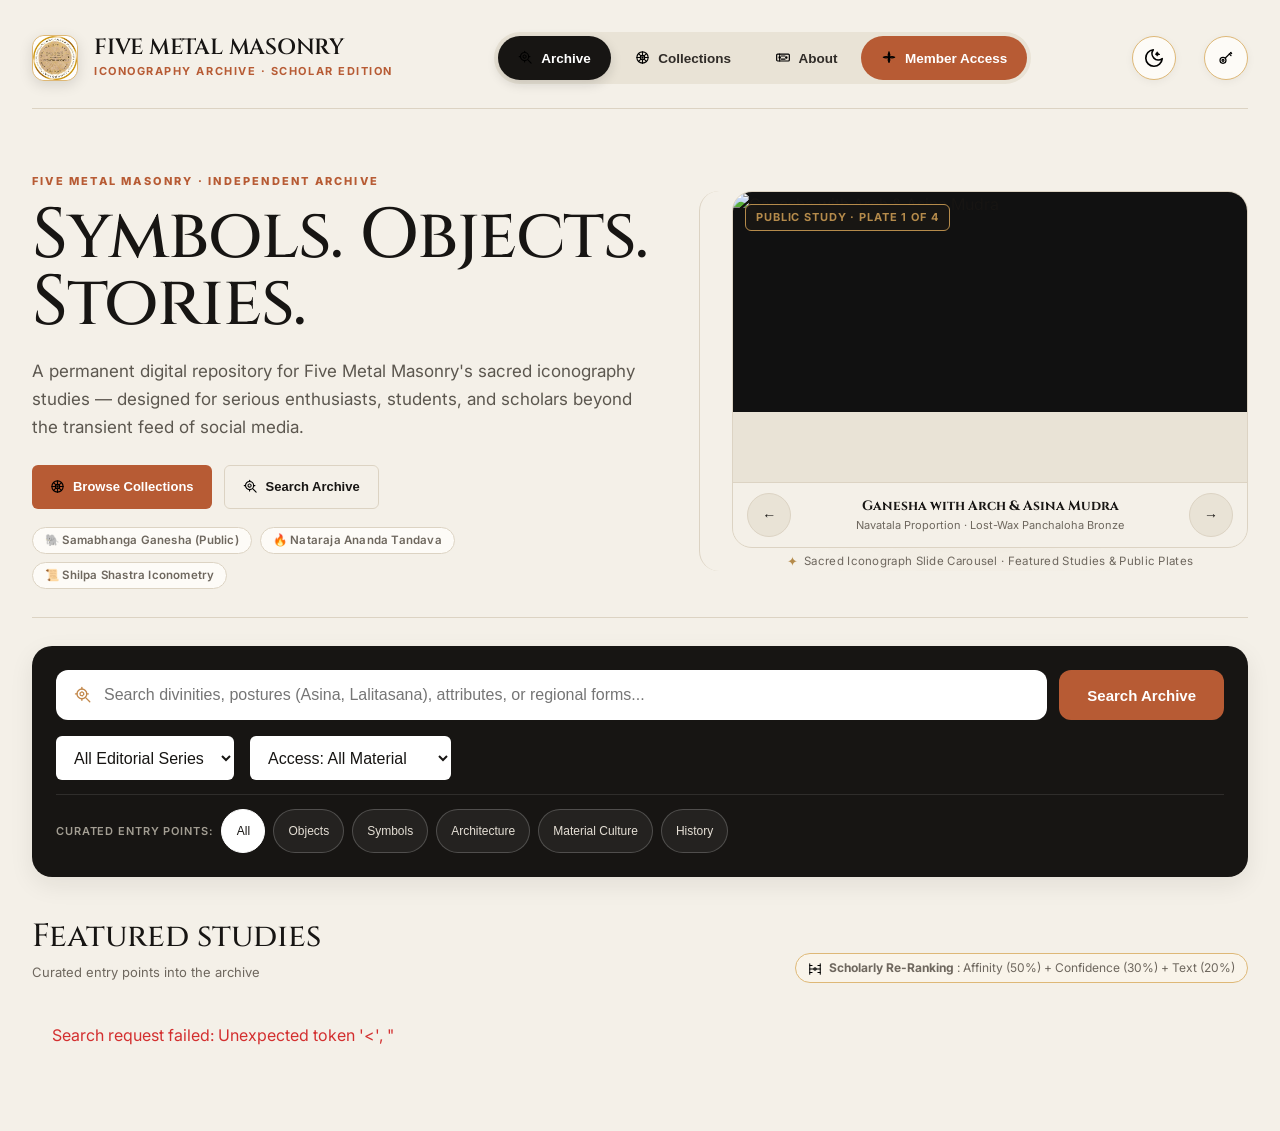
==== app/frontend/index.html @ 856322a5 "feat: curated approved OCR corpus, public 300 DPI PDF downloads, Razorpay subscription upgrade, and " ====
<!DOCTYPE html>
<html lang="en">

<head>
  <meta charset="UTF-8">
  <meta name="viewport" content="width=device-width, initial-scale=1.0, maximum-scale=5.0, viewport-fit=cover">
  <meta name="apple-mobile-web-app-capable" content="yes">
  <meta name="apple-mobile-web-app-status-bar-style" content="black-translucent">
  <meta name="apple-mobile-web-app-title" content="FMM Archive">
  <meta name="theme-color" content="#121418">
  <title>Five Metal Masonry — Iconography Archive & Scholar Engine</title>

  <!-- Inline Theme Detection & Persistence Engine (Zero-Flicker) -->
  <script>
    (function () {
      const savedTheme = localStorage.getItem('fmm_theme');
      const prefersDark = window.matchMedia('(prefers-color-scheme: dark)').matches;
      const theme = savedTheme || (prefersDark ? 'dark' : 'light');
      document.documentElement.setAttribute('data-theme', theme);
      if (document.body) document.body.setAttribute('data-theme', theme);
    })();

    window.toggleTheme = function () {
      const html = document.documentElement;
      const isDark = html.getAttribute('data-theme') === 'dark';
      const newTheme = isDark ? 'light' : 'dark';
      html.setAttribute('data-theme', newTheme);
      if (document.body) document.body.setAttribute('data-theme', newTheme);
      try { localStorage.setItem('fmm_theme', newTheme); } catch (e) { }
      window.updateThemeIcon(newTheme);
      console.log('[ThemeEngine] Switched to:', newTheme);
    };

    window.updateThemeIcon = function (theme) {
      const icon = document.getElementById('themeToggleIcon');
      const btn = document.getElementById('themeToggleBtn');
      if (icon) {
        if (theme === 'dark') {
          icon.innerHTML = '<img src="assets/icons/surya-sun.svg" class="fmm-icon theme-svg" alt="Surya Sun" />';
          if (btn) btn.setAttribute('title', 'Switch to Surya Mode');
        } else {
          icon.innerHTML = '<img src="assets/icons/chandra-moon.svg" class="fmm-icon theme-svg" alt="Chandra Moon" />';
          if (btn) btn.setAttribute('title', 'Switch to Chandra Mode');
        }
      }
    };

    document.addEventListener('DOMContentLoaded', () => {
      const active = document.documentElement.getAttribute('data-theme') || 'light';
      if (document.body) document.body.setAttribute('data-theme', active);
      window.updateThemeIcon(active);
    });
  </script>

  <!-- Fonts: Inter & Cinzel -->
  <link rel="preconnect" href="https://fonts.googleapis.com">
  <link rel="preconnect" href="https://fonts.gstatic.com" crossorigin>
  <link
    href="https://fonts.googleapis.com/css2?family=Cinzel:wght@500;600;700&family=Inter:wght@400;500;600;700;800&display=swap"
    rel="stylesheet">

  <!-- Google Identity Services (OAuth 2.0 Web Client) -->
  <script src="https://accounts.google.com/gsi/client" async defer></script>

  <!-- Three.js CDN -->
  <script src="https://cdnjs.cloudflare.com/ajax/libs/three.js/r128/three.min.js"></script>
  
  <!-- Razorpay Checkout -->
  <script src="https://checkout.razorpay.com/v1/checkout.js"></script>
  
  <link rel="stylesheet" href="styles.css?v=12">
</head>

<body class="drm-protected">

  <div class="app-shell">

    <!-- Top Navigation Bar -->
    <header class="navbar">
      <a class="brand-section" href="https://fmm-iconography-archive-kiioogld5q-uc.a.run.app/"
        style="text-decoration: none; color: inherit;">
        <div class="brand-logo-emblem">
          <img src="assets/icons/5mm_website_logo.avif" alt="Five Metal Masonry Logo" class="brand-logo-img" />
        </div>
        <div class="brand-titles">
          <h1>FIVE METAL MASONRY</h1>
          <p>Iconography Archive · Scholar Edition</p>
        </div>
      </a>

      <!-- Desktop Navigation Tabs -->
      <nav class="nav-tabs" id="desktopNavTabs">
        <button class="nav-tab-btn active" data-tab="search">
          <span><img src="assets/icons/shastra-search.svg" class="fmm-icon" alt="" /></span> Archive
        </button>
        <button class="nav-tab-btn" data-tab="collections">
          <span><img src="assets/icons/dharma-chakra.svg" class="fmm-icon" alt="" /></span> Collections
        </button>
        <button class="nav-tab-btn role-gated-tab" data-tab="ocr_studio" data-role-required="curator,admin">
          <span><img src="assets/icons/silpa-camera.svg" class="fmm-icon" alt="" /></span> Visual OCR Studio
          <!-- <span class="badge">Layer 2</span> -->
        </button>
        <button class="nav-tab-btn role-gated-tab" data-tab="admin_studio" data-role-required="admin">
          <span><img src="assets/icons/sasana-registry.svg" class="fmm-icon" alt="" /></span> Data Studio
          <span class="badge">Admin</span>
        </button>
        <button class="nav-tab-btn" data-tab="about">
          <span><img src="assets/icons/grantha-lexicon.svg" class="fmm-icon" alt="" /></span> About
        </button>
        <button class="nav-tab-btn member-nav-btn" data-tab="member">
          <span><img src="assets/icons/padma-scholar.svg" class="fmm-icon" alt="" /></span> Member Access
        </button>
      </nav>
      <!-- <br> -->
      <!-- Auth & User Profile Section -->
      <div class="auth-section">
        <!-- Theme Switcher -->
        <div class="theme-switch-wrapper">
          <button id="themeToggleBtn" class="theme-toggle-btn" onclick="toggleTheme()" title="Switch to Chandra Mode"
            aria-label="Toggle Theme">
            <span id="themeToggleIcon" class="theme-icon" style="pointer-events:none;">
              <img src="assets/icons/chandra-moon.svg" class="fmm-icon theme-svg" alt="Chandra Moon" />
            </span>
          </button>
        </div>

        <!-- Not Authenticated View -->
        <div id="authGuestView" class="auth-guest-view">
          <div id="googleSignInButtonWrapper" class="g-signin-wrapper"></div>
          <button id="headerSignInBtn" class="auth-signin-btn" onclick="openAuthModal()" title="Sign In">
            <span style="display:flex; align-items:center; justify-content:center;"><img
                src="assets/icons/kunchika-key.svg" class="fmm-icon" alt="Sign In" /></span>
          </button>
        </div>

        <!-- Authenticated User Profile View -->
        <div id="authUserView" class="auth-user-view" style="display: none;">
          <div class="user-pill" id="userPillBtn" onclick="toggleUserMenu()">
            <img id="userAvatarImg" class="user-avatar" src="" alt="Avatar" />
            <div class="user-info-text">
              <span id="userNameLabel" class="user-name">Scholar</span>
              <span id="userRoleBadge" class="user-role-badge">Scholar</span>
            </div>
            <span class="dropdown-caret"><img src="assets/icons/caret-down.svg" class="fmm-icon"
                style="width:9px; height:9px;" alt="" /></span>
          </div>

          <!-- User Dropdown Menu -->
          <div id="userDropdownMenu" class="user-dropdown-menu">
            <div class="dropdown-user-header">
              <div id="dropdownUserEmail" class="dropdown-email">scholar@example.com</div>
              <div id="dropdownUserRole" class="dropdown-role">Role: Scholar</div>
            </div>
            <div class="dropdown-divider"></div>
            <button class="dropdown-item" onclick="openMyDownloads()">
              <span><img src="assets/icons/tamra-download.svg" class="fmm-icon" alt="" /></span> My Licensed Downloads
            </button>
            <button class="dropdown-item role-gated-tab" data-role-required="curator,admin"
              onclick="switchTab('ocr_studio'); toggleUserMenu();">
              <span><img src="assets/icons/silpa-camera.svg" class="fmm-icon" alt="" /></span> OCR Ingestion Studio
            </button>
            <div class="dropdown-divider"></div>
            <button class="dropdown-item text-danger" onclick="executeSignOut()">
              <span><img src="assets/icons/torana-exit.svg" class="fmm-icon" alt="" /></span> Sign Out
            </button>
          </div>
        </div>
      </div>
    </header>

    <!-- ==================================================================== -->
    <!-- SCREEN 1: SCHOLAR SEARCH & SACRED ICONOGRAPH ARCHIVE                 -->
    <!-- ==================================================================== -->
    <section class="screen-pane active" id="tab-search">
      <!-- Wireframe Hero Section with Sacred Iconograph Carousel -->
      <div class="fmm-hero">
        <div class="hero-left">
          <div class="hero-eyebrow">Five Metal Masonry · Independent Archive</div>
          <h1 class="hero-headline">Symbols. Objects. Stories.</h1>
          <p class="hero-description">
            A permanent digital repository for Five Metal Masonry's sacred iconography studies — designed for serious
            enthusiasts, students, and scholars beyond the transient feed of social media.
          </p>
          <div class="hero-buttons">
            <button class="btn-primary" onclick="switchTab('collections')">
              <span><img src="assets/icons/dharma-chakra.svg" class="fmm-icon" alt="" /></span> Browse Collections
            </button>
            <button class="btn-secondary" onclick="document.getElementById('scholarSearchInput').focus()">
              <span><img src="assets/icons/shastra-search.svg" class="fmm-icon" alt="" /></span> Search Archive
            </button>
          </div>
          <div class="hero-tags-row">
            <span class="hero-tag-pill">🐘 Samabhanga Ganesha (Public)</span>
            <span class="hero-tag-pill">🔥 Nataraja Ananda Tandava</span>
            <span class="hero-tag-pill">📜 Shilpa Shastra Iconometry</span>
          </div>
        </div>

        <!-- Sacred Iconograph Interactive Slide Carousel (Replaced 3D) -->
        <div class="hero-right">
          <div id="heroCarouselContainer" class="hero-carousel-box">
            <div class="hero-carousel-slide">
              <div class="hero-slide-badge" id="heroSlideBadge">Public Study · Plate 1 of 4</div>
              <div class="hero-slide-img-wrap" onclick="handleHeroSlideClick()">
                <img id="heroSlideImg" src="/storage/images/ganesa-variations-in-iconography/slide_1.png" alt="Sacred Bronze Plate" />
                <div class="hero-slide-overlay">
                  <span class="hero-slide-inspect-hint">Click to Inspect Full Iconograph</span>
                </div>
              </div>
              <div class="hero-carousel-controls">
                <button class="hero-carousel-btn prev-btn" onclick="prevHeroSlide()" title="Previous Plate">&larr;</button>
                <div class="hero-carousel-meta">
                  <div class="hero-slide-title" id="heroSlideTitle">Ganesha with Arch &amp; Asina Mudra</div>
                  <div class="hero-slide-sub" id="heroSlideSub">Navatala Proportion · Lost-Wax Panchaloha Bronze</div>
                </div>
                <button class="hero-carousel-btn next-btn" onclick="nextHeroSlide()" title="Next Plate">&rarr;</button>
              </div>
            </div>
          </div>
          <div class="hero-3d-caption">
            <span class="caption-bullet">✦</span> Sacred Iconograph Slide Carousel · Featured Studies &amp; Public Plates
          </div>
        </div>
      </div>

      <!-- Scholar Search Box -->
      <div class="search-box-card">
        <div class="search-input-group">
          <div class="search-input-wrapper">
            <span class="search-icon"><img src="assets/icons/shastra-search.svg" class="fmm-icon" alt="Search" /></span>
            <input type="text" id="scholarSearchInput" class="search-input"
              placeholder="Search divinities, postures (Asina, Lalitasana), attributes, or regional forms..."
              autocomplete="off">
            <div id="autocompleteDropdown" class="autocomplete-dropdown"></div>
          </div>
          <button id="scholarSearchBtn" class="search-btn">Search Archive</button>
        </div>

        <!-- Filters Toolbar -->
        <div class="filter-bar">
          <select id="seriesFilterSelect" class="filter-select">
            <option value="">All Editorial Series</option>
          </select>
          <select id="accessFilterSelect" class="filter-select">
            <option value="all">Access: All Material</option>
            <option value="public">Public Studies</option>
            <option value="member_only">Member Access Only</option>
          </select>
        </div>

        <!-- Curated Categorical Chips (From Wireframe) -->
        <div class="curated-chips-row">
          <span class="chips-row-label">Curated Entry Points:</span>
          <button class="category-chip active" data-cat="all">All</button>
          <button class="category-chip" data-cat="objects">Objects</button>
          <button class="category-chip" data-cat="symbols">Symbols</button>
          <button class="category-chip" data-cat="architecture">Architecture</button>
          <button class="category-chip" data-cat="material culture">Material Culture</button>
          <button class="category-chip" data-cat="history">History</button>
        </div>
      </div>

      <!-- Featured Studies Header -->
      <div class="section-lead-header">
        <div>
          <h2 class="section-lead-title">Featured studies</h2>
          <span class="section-lead-sub" id="resultsCountLabel">Curated entry points into the archive</span>
        </div>
        <div class="ranking-notice">
          <img src="assets/icons/tala-proportions.svg" class="fmm-icon"
            style="width:14px; height:14px; vertical-align:middle; margin-right:4px;" alt="" /> <strong>Scholarly
            Re-Ranking </strong>: Affinity (50%) + Confidence (30%) + Text (20%)
        </div>
      </div>

      <!-- Dynamic Study Results Container -->
      <div id="scholarResultsContainer"></div>
    </section>

    <!-- ==================================================================== -->
    <!-- SCREEN 1.5: SACRED COLLECTIONS SHOWCASE (fivemetalmasonry.com)       -->
    <!-- ==================================================================== -->
    <section class="screen-pane" id="tab-collections">
      <div class="collections-hero-header">
        <div class="collections-eyebrow">Panchaloha Sacred Bronzes · Curated Collections</div>
        <h2 class="collections-title">Sacred Iconography Collections</h2>
        <p class="collections-subtitle">
          Masterpiece Panchaloha bronze studies sculpted according to Shilpa Shastra proportions,
          temple iconometry, and living heritage traditions.
        </p>

        <!-- Collection Theme Filters Toolbar -->
        <div class="collections-filter-strip">
          <button class="col-filter-btn active" data-filter="all" onclick="filterCollections('all')">All Collections</button>
          <button class="col-filter-btn" data-filter="Ganesha Collection" onclick="filterCollections('Ganesha Collection')">Ganesha (Public)</button>
          <button class="col-filter-btn" data-filter="Nataraja & Shiva Icons" onclick="filterCollections('Nataraja & Shiva Icons')">Nataraja &amp; Shiva</button>
          <button class="col-filter-btn" data-filter="Krishna & Vaishnava" onclick="filterCollections('Krishna & Vaishnava')">Krishna &amp; Vaishnava</button>
          <button class="col-filter-btn" data-filter="Devi & Amman Sacred Bronzes" onclick="filterCollections('Devi & Amman Sacred Bronzes')">Devi &amp; Amman</button>
          <button class="col-filter-btn" data-filter="Masterpieces" onclick="filterCollections('Masterpieces')">Masterpieces</button>
        </div>
      </div>

      <!-- Luxury Sacred Bronze Collections Grid -->
      <div class="collections-cards-grid" id="collectionsCardsGrid">
        <div class="loading-state-box">
          <div class="pulse-dot"></div>
          <span>Loading Panchaloha Sacred Collections...</span>
        </div>
      </div>
    </section>

    <!-- ==================================================================== -->
    <!-- SCREEN 2: VISUAL OCR INGESTION & APPROVAL STUDIO                    -->
    <!-- ==================================================================== -->
    <section class="screen-pane" id="tab-ocr_studio">
      <div class="screen-header">
        <div class="screen-eyebrow">Automated Archival Ingestion Engine</div>
        <h2 class="screen-title">Visual OCR Studio & Self-Learning Pipeline</h2>
        <p class="screen-subtitle">
          Extract Sanskrit inscriptions via Google Gemini Vision Model (gemini-2.5-flash) or Windows Native OCR, repair
          IAST diacritics, auto-discover new Mudras, Asanas
          and Ayudhas, and review exact DuckDB table mutations.
        </p>
      </div>

      <!-- Self-Learning Engine Status Banner -->
      <div class="self-learning-banner">
        <div class="self-learning-status">
          <div class="pulse-dot"></div>
          <div>
            <strong style="font-size:13.5px; color:var(--ink);">Autonomous Shilpa Shastra Learning Engine:
              Active</strong>
            <div style="font-size:12px; color:var(--muted); margin-top:2px;">
              Continuously scans plates for uncataloged Mudras (gestures), Asanas (postures), Vahanas (mounts), and
              Ayudhas. Auto-generates canonical IDs and phonetic aliases upon approval.
            </div>
          </div>
        </div>
        <div style="display:flex; align-items:center; gap:8px;">
          <!-- <span class="badge olap-ready-badge">DuckDB OLAP -->
          <!-- Ready</span> -->
        </div>
      </div>

      <!-- 5-Step Ingestion Pipeline Visual Tracker -->
      <div class="ocr-pipeline-tracker" id="ocrPipelineTracker">
        <div class="pipeline-step-node active" id="pipeStep1">
          <div class="pipeline-circle">1</div>
          <div class="pipeline-step-text">
            <span class="pipeline-step-label">Step 1</span>
            <span class="pipeline-step-name">Plate Ingestion</span>
          </div>
        </div>
        <div class="pipeline-connector" id="pipeConn1"></div>

        <div class="pipeline-step-node" id="pipeStep2">
          <div class="pipeline-circle">2</div>
          <div class="pipeline-step-text">
            <span class="pipeline-step-label">Step 2</span>
            <span class="pipeline-step-name" id="pipeStep2Name">Gemini Vision Model</span>
          </div>
        </div>
        <div class="pipeline-connector" id="pipeConn2"></div>

        <div class="pipeline-step-node" id="pipeStep3">
          <div class="pipeline-circle">3</div>
          <div class="pipeline-step-text">
            <span class="pipeline-step-label">Step 3</span>
            <span class="pipeline-step-name">Shastra Auto-NER</span>
          </div>
        </div>
        <div class="pipeline-connector" id="pipeConn3"></div>

        <div class="pipeline-step-node" id="pipeStep4">
          <div class="pipeline-circle">4</div>
          <div class="pipeline-step-text">
            <span class="pipeline-step-label">Step 4</span>
            <span class="pipeline-step-name">Curator Verification</span>
          </div>
        </div>
        <div class="pipeline-connector" id="pipeConn4"></div>

        <div class="pipeline-step-node" id="pipeStep5">
          <div class="pipeline-circle">5</div>
          <div class="pipeline-step-text">
            <span class="pipeline-step-label">Step 5</span>
            <span class="pipeline-step-name">DuckDB Commit</span>
          </div>
        </div>
      </div>

      <!-- Curator Auth Gate (Displayed when unauthenticated or role is not curator/admin) -->
      <div id="ocrStudioAuthGate" class="auth-gate-box" style="display:none;">
        <div class="auth-gate-icon"><img src="assets/icons/kavacha-lock.svg" class="fmm-icon"
            style="width:48px; height:48px;" alt="Lock" /></div>
        <h3>Curator Authentication Required</h3>
        <p>The OCR Ingestion Pipeline, Sanskrit IAST repair, and taxonomy mapping engine require Curator or
          Administrator privileges.</p>
        <div style="display:flex; justify-content:center; gap:12px; margin-top:16px; flex-wrap:wrap;">
          <button class="btn-primary" onclick="openAuthModal()" style="padding:10px 20px;">
            <span><img src="assets/icons/kunchika-key.svg" class="fmm-icon" alt="" /></span> Sign in with Google Account
          </button>
          <button class="btn-secondary" onclick="executeDemoLogin('admin')" style="padding:10px 20px;">
            <span><img src="assets/icons/sthapati-chisel.svg" class="fmm-icon" alt="" /></span> Admin Curator Sign-In
            (ananth.seetharaman@gmail.com)
          </button>
        </div>
      </div>

      <div id="ocrStudioContent">
        <div class="studio-grid">
          <!-- Left: Upload & Stage -->
          <div>
            <!-- OCR ENGINE SELECTION CARD (2 Options: Gemini Vision Default vs Windows Native) -->
            <div class="ocr-engine-selector-card" id="ocrEngineSelectorCard">
              <div class="ocr-engine-header">
                <div>
                  <span class="ocr-engine-kicker">Recognition Engine</span>
                  <h4 class="ocr-engine-title">Choose OCR Processing Model</h4>
                </div>
                <span class="badge ocr-engine-status-badge" id="activeEngineBadge">
                  ✦ Gemini Vision Model Active (Default)
                </span>
              </div>

              <div class="ocr-engine-grid">
                <!-- Option 1: Gemini Vision Model (Default) -->
                <label class="ocr-engine-card active" id="labelEngineGemini"
                  onclick="window.selectOcrEngine('gemini_vision')">
                  <input type="radio" name="ocr_engine_radio" id="engineGeminiRadio" value="gemini_vision" checked
                    style="display:none;">
                  <div class="ocr-engine-card-body">
                    <div class="ocr-engine-card-top">
                      <div style="display:flex; align-items:center; gap:8px;">
                        <span class="engine-radio-bullet">●</span>
                        <span class="ocr-engine-card-name">Gemini Vision Model</span>
                      </div>
                      <span class="engine-tag tag-gemini">DEFAULT · AI SCHOLAR</span>
                    </div>
                    <p class="ocr-engine-card-desc">
                      Google GenAI Vision (<code>gemini-2.5-flash</code>) &middot; Epigraphist-prompted for 100%
                      Sanskrit IAST fidelity &amp; complex layout extraction.
                    </p>
                  </div>
                </label>

                <!-- Option 2: Windows Native OCR -->
                <label class="ocr-engine-card" id="labelEngineWindows"
                  onclick="window.selectOcrEngine('windows_native')">
                  <input type="radio" name="ocr_engine_radio" id="engineWindowsRadio" value="windows_native"
                    style="display:none;">
                  <div class="ocr-engine-card-body">
                    <div class="ocr-engine-card-top">
                      <div style="display:flex; align-items:center; gap:8px;">
                        <span class="engine-radio-bullet">○</span>
                        <span class="ocr-engine-card-name">Windows Native OCR</span>
                      </div>
                      <span class="engine-tag tag-windows">OFFLINE · LOCAL</span>
                    </div>
                    <p class="ocr-engine-card-desc">
                      <code>Windows.Media.Ocr</code> subsystem &middot; High-speed local OS token extraction with regex
                      IAST post-processing.
                    </p>
                  </div>
                </label>
              </div>
            </div>

            <!-- TARGET RESEARCH ICONOGRAPH SELECTOR CARD -->
            <div class="target-study-selector-card" id="targetStudyCard"
              style="margin-bottom:16px; background:var(--paper-sunken); border:1px solid var(--line); border-radius:var(--radius-md); padding:14px 18px;">
              <div style="display:flex; justify-content:space-between; align-items:center; margin-bottom:8px;">
                <div>
                  <span
                    style="font-size:10.5px; text-transform:uppercase; letter-spacing:0.12em; color:var(--accent); font-weight:700;">Target
                    Collection</span>
                  <h4 style="font-family:var(--font-serif); font-size:16px; margin:2px 0 0 0; color:var(--ink);">Target
                    Series</h4>
                </div>
                <button type="button" class="btn-secondary" id="btnOpenNewStudyModal" onclick="openNewStudyModal()"
                  style="padding:6px 12px; font-size:12px; display:inline-flex; align-items:center; gap:6px;">
                  <img src="assets/icons/sthapati-chisel.svg" class="fmm-icon" style="width:13px; height:13px;"
                    alt="" /> + New Study
                </button>
              </div>
              <div style="display:flex; gap:10px; align-items:center;">
                <select id="ocrStudySelect" class="filter-select" onchange="handleStudySelectChange(this.value)"
                  style="flex:1; width:100%; font-size:13px; font-weight:600; padding:9px 12px; background:var(--paper); border:1px solid var(--line); border-radius:var(--radius-sm); color:var(--ink);">
                  <option value="1" data-slug="panchaloha-primer" selected>Panchaloha Primer (Series #1)</option>
                </select>
              </div>
              <div id="targetStudyMeta"
                style="font-size:11.5px; color:var(--muted); margin-top:6px; display:flex; justify-content:space-between;">
                <span id="targetStudySeriesLabel">Series: Panchaloha Primer</span>
                <span id="targetStudySlideCount"></span>
              </div>
            </div>

            <div class="upload-card-box" id="ocrDropzone" style="cursor:pointer;">
              <div class="upload-icon"><img src="assets/icons/silpa-camera.svg" class="fmm-icon"
                  style="width:44px; height:44px;" alt="Camera" /></div>
              <h4 style="font-family:var(--font-serif); font-size:20px; margin-bottom:6px;">Drop Carousel Slide Image
                Here</h4>
              <p style="color:var(--muted); font-size:13px;">Supports JPEG, PNG, WebP · Automatically stored in
                /storage/images/</p>
              <input type="file" id="ocrFileInput" accept="image/*" style="display:none;">

              <div id="ocrUploadPrompt" style="margin-top:14px;"></div>

              <!-- <div style="margin-top:14px; width:100%;">
                <span
                  style="font-size:12px; font-weight:700; color:var(--ink-soft); display:block; margin-bottom:6px;">Test
                  with Curated Archival Archetypes:</span>
                <div class="sample-archetypes-row">
                  <button class="archetype-btn" id="sampleBtnMudra" type="button">
                    <img src="assets/icons/mudra-hand.svg" class="fmm-icon" style="width:14px; height:14px;" alt="" />
                    Sample: Shikhara Mudra (Hand Gesture)
                  </button>
                  <button class="archetype-btn" id="sampleBtn1" type="button">
                    <img src="assets/icons/grantha-lexicon.svg" class="fmm-icon" style="width:14px; height:14px;"
                      alt="" /> Sample: Ganesha Intro
                  </button>
                  <button class="archetype-btn" id="sampleBtn2" type="button">
                    <img src="assets/icons/kalpavriksha-tree.svg" class="fmm-icon" style="width:14px; height:14px;"
                      alt="" /> Sample: Asina &amp; Vahana
                  </button>
                </div> -->
            </div>

            <!-- Preview Stage -->
            <div class="preview-stage-card" id="ocrPreviewStage" style="display:none; margin-top:20px;">
              <div style="display:flex; justify-content:space-between; align-items:center; margin-bottom:12px;">
                <h4 style="font-family:var(--font-serif); font-size:18px; margin:0;">Visual Plate Inspection</h4>
                <span id="ocrPlateBadge" class="badge"
                  style="background:var(--paper-sunken); font-size:11px; color:var(--ink-soft);">Canonical Plate</span>
              </div>
              <div class="stage-img-wrapper" style="position:relative;">
                <img id="ocrPreviewImg" src="" alt="OCR Preview"
                  style="max-height:340px; object-fit:contain; width:100%; border-radius:var(--radius-sm);">
              </div>
              <div
                style="font-size:12px; color:var(--muted); margin-top:10px; display:flex; flex-direction:column; gap:4px;">
                <div>Storage URI: <code id="ocrStorageUri"
                    style="color:var(--accent); word-break:break-all;">/storage/images/...</code></div>
                <div>Target Research Iconograph: <strong id="ocrTargetMonographDisplay"
                    style="color:var(--ink);">Ganesha: Variations in Iconography (Study 001)</strong></div>
              </div>
            </div>
          </div>

          <!-- Right: Extracted OCR & Proposals -->
          <div class="preview-stage-card">
            <h4 style="font-family:var(--font-serif); font-size:20px; margin-bottom:16px;">OCR Telemetry &amp; AI
              Proposals</h4>

            <div style="margin-bottom:16px;">
              <div style="display:flex; justify-content:space-between; align-items:center; margin-bottom:4px;">
                <strong
                  style="font-size:12px; text-transform:uppercase; letter-spacing:0.08em; color:var(--accent);">Cleaned
                  Scholarly Sanskrit (IAST Repaired):</strong>
                <span id="ocrCleanWordCount" style="font-size:11px; color:var(--muted);">0 words</span>
              </div>
              <div id="ocrCleanedText"
                style="background:var(--paper-sunken); padding:14px; border-radius:var(--radius-md); font-size:13px; line-height:1.6; max-height:150px; overflow-y:auto; border:1px solid var(--line);">
                No slide uploaded yet. Choose an archetype above or drop a plate image.
              </div>
            </div>

            <div style="margin-bottom:16px;">
              <div style="display:flex; justify-content:space-between; align-items:center; margin-bottom:4px;">
                <strong style="font-size:12px; text-transform:uppercase; letter-spacing:0.08em; color:var(--muted);"
                  id="ocrEngineStreamLabel">Raw
                  Engine Stream (Gemini 2.5 Flash Vision):</strong>
                <span id="ocrEngineIndicatorTag" class="badge"
                  style="font-size:10.5px; background:rgba(181,139,75,0.15); color:var(--accent); border:1px solid rgba(181,139,75,0.3);">gemini-2.5-flash</span>
              </div>
              <div id="ocrRawText"
                style="background:var(--paper-sunken); padding:10px 14px; border-radius:var(--radius-md); font-size:11px; color:var(--ink); font-family:monospace; max-height:75px; overflow-y:auto; border:1px solid var(--line);">
                Awaiting OCR execution...
              </div>
            </div>

            <!-- Layer 2 Proposals Checklist -->
            <div style="margin-bottom:16px;">
              <div style="display:flex; justify-content:space-between; align-items:center; margin-bottom:8px;">
                <strong
                  style="font-size:12px; text-transform:uppercase; letter-spacing:0.08em; color:var(--bronze);">Proposed
                  Iconographic Entities (Layer 2 &rarr; Layer 3):</strong>
                <span id="ocrProposalCount" style="font-size:11px; color:var(--muted);">0 detected</span>
              </div>
              <div id="layer2ProposalsList" class="proposals-list" style="max-height:280px; overflow-y:auto;">
                <div style="font-size:13px; color:var(--muted); padding:10px;">Proposals will appear here after OCR
                  analysis.</div>
              </div>
              <div style="display:flex; justify-content:flex-end; margin-top:8px;">
                <!-- <button type="button" class="btn-secondary" id="btnAddCustomProposal" onclick="addCustomProposal()"
                  style="font-size:12px; padding:6px 12px; display:inline-flex; align-items:center; gap:6px;">
                  <span>+</span> Add Custom Iconographic Entity
                </button> -->
              </div>
            </div>

            <!-- Pre-Commit Tables Impacted Live Preview Bar -->
            <div class="precommit-impact-bar" id="precommitImpactBar" style="display:none;">
              <div style="font-size:12px; font-weight:700; color:var(--ink);">Estimated Tables Impacted:</div>
              <div class="impact-chip-list" id="precommitImpactChips">
                <span class="impact-chip insert">+1 study_slides</span>
                <span class="impact-chip insert">+1 slide_ocr_data</span>
                <span class="impact-chip update">+1 studies</span>
                <span class="impact-chip insert" id="chipProposals">+2 ai_metadata_proposals</span>
                <span class="impact-chip insert" id="chipMappings">+2 study_taxonomy_mappings</span>
              </div>
            </div>

            <!-- Ingest Action -->
            <button id="approveIngestBtn" class="btn-primary"
              style="width:100%; justify-content:center; padding:14px; font-size:15px;" disabled>
              <span><img src="assets/icons/pramana-check.svg" class="fmm-icon" alt="" /></span> Approve &amp; Ingest
              into Knowledge Graph
            </button>
          </div>
        </div>
      </div>
    </section>


    <!-- ==================================================================== -->
    <!-- SCREEN 3: ADMIN DATA STUDIO (TABLE & ROW INSPECTOR)                  -->
    <!-- ==================================================================== -->
    <section class="screen-pane" id="tab-admin_studio">
      <div class="screen-header">
        <div class="screen-eyebrow">Archival Telemetry &amp; Database Management</div>
        <h2 class="screen-title">Data Studio Browser</h2>
        <p class="screen-subtitle">
          Direct real-time visibility into the data architecture, self-learning knowledge loop, schema
          definitions, and underlying tables.
        </p>
      </div>

      <!-- Archival Telemetry Metrics Bar (Live across all 18 tables) -->
      <div class="archival-telemetry-bar">
        <div class="telemetry-kpi-card">
          <div class="telemetry-kpi-icon"><img src="assets/icons/kalasha-pot.svg" class="fmm-icon"
              style="width:24px; height:24px;" alt="Tables" /></div>
          <div>
            <div class="telemetry-kpi-val" id="statTotalTables">21</div>
            <div class="telemetry-kpi-lbl">DuckDB Tables</div>
          </div>
        </div>
        <div class="telemetry-kpi-card">
          <div class="telemetry-kpi-icon"><img src="assets/icons/grantha-lexicon.svg" class="fmm-icon"
              style="width:24px; height:24px;" alt="Studies" /></div>
          <div>
            <div class="telemetry-kpi-val" id="statTotalStudies">6</div>
            <div class="telemetry-kpi-lbl">Iconographs</div>
          </div>
        </div>
        <div class="telemetry-kpi-card">
          <div class="telemetry-kpi-icon"><img src="assets/icons/silpa-camera.svg" class="fmm-icon"
              style="width:24px; height:24px;" alt="Slides" /></div>
          <div>
            <div class="telemetry-kpi-val" id="statTotalSlides">26</div>
            <div class="telemetry-kpi-lbl">Curated Plates</div>
          </div>
        </div>
        <div class="telemetry-kpi-card">
          <div class="telemetry-kpi-icon"><img src="assets/icons/sasana-registry.svg" class="fmm-icon"
              style="width:24px; height:24px;" alt="Vocabulary" /></div>
          <div>
            <div class="telemetry-kpi-val" id="statTotalTerms">37</div>
            <div class="telemetry-kpi-lbl">Canonical Terms</div>
          </div>
        </div>
        <div class="telemetry-kpi-card">
          <div class="telemetry-kpi-icon"><img src="assets/icons/yantra-link.svg" class="fmm-icon"
              style="width:24px; height:24px;" alt="Aliases" /></div>
          <div>
            <div class="telemetry-kpi-val" id="statTotalAliases">72</div>
            <div class="telemetry-kpi-lbl">Search Aliases</div>
          </div>
        </div>
        <div class="telemetry-kpi-card">
          <div class="telemetry-kpi-icon"><img src="assets/icons/dharma-chakra.svg" class="fmm-icon"
              style="width:24px; height:24px;" alt="Speed" /></div>
          <div>
            <div class="telemetry-kpi-val">&lt; 2ms</div>
            <!-- <div class="telemetry-kpi-lbl">OLAP Latency</div> -->
          </div>
        </div>
      </div>

      <!-- Data Studio Primary View Switcher -->
      <div class="data-studio-mode-switcher">
        <button class="studio-mode-btn active" id="btnModeArch" type="button">
          <img src="assets/icons/vimana-temple.svg" class="fmm-icon" style="width:16px; height:16px;" alt="" />
          <!-- <span>4-Tier Architecture &amp; Relational Schema</span> -->
        </button>
        <button class="studio-mode-btn" id="btnModeLoop" type="button">
          <img src="assets/icons/mudra-hand.svg" class="fmm-icon" style="width:16px; height:16px;" alt="" />
          <span>Self-Learning Knowledge Loop</span>
        </button>
        <button class="studio-mode-btn" id="btnModeTable" type="button">
          <img src="assets/icons/kalasha-pot.svg" class="fmm-icon" style="width:16px; height:16px;" alt="" />
          <span>Raw Database Table Inspector &amp; Roles</span>
        </button>
        <button class="studio-mode-btn" id="btnModeCrud" type="button">
          <img src="assets/icons/sthapati-chisel.svg" class="fmm-icon" style="width:16px; height:16px;" alt="" />
          <span>Curatorial &amp; Maintenance</span>
        </button>
        <button class="studio-mode-btn" id="btnModeStudents" type="button">
          <img src="assets/icons/padma-scholar.svg" class="fmm-icon" style="width:16px; height:16px;" alt="" />
          <span>Student Approvals Queue</span>
        </button>
      </div>

      <!-- ================================================================ -->
      <!-- VIEW 1: MEDALLION ARCHITECTURE ER DIAGRAM                        -->
      <!-- ================================================================ -->
      <div id="dataStudioArchView" class="studio-view-pane">

        <!-- Legend bar -->
        <div class="medallion-legend-bar">
          <div class="medallion-legend-title">🏛️ Medallion Architecture — DuckDB Tables</div>
          <div class="medallion-legend-pills">
            <span class="medal-pill medal-raw">🟤 T_RAW · Bronze Ingest Layer</span>
            <span class="medal-pill medal-ods">🔵 T_ODS · Gold Curated Layer</span>
            <span class="medal-pill medal-syst">🟡 T_SYST · System Layer</span>
            <span class="medal-pill medal-pk">🔑 PK = Primary Key</span>
            <span class="medal-pill medal-fk">🔗 FK = Foreign Key</span>
          </div>
          <div class="medallion-legend-subtitle">
            Hover any table card to see schema · Click to open CRUD · Arrows show FK dependencies
          </div>
        </div>

        <!-- Layer filter buttons -->
        <div class="er-layer-filter">
          <button class="er-filter-btn active" data-layer="all" onclick="filterErDiagram('all', this)">All Tables
          </button>
          <button class="er-filter-btn raw" data-layer="raw" onclick="filterErDiagram('raw', this)">🟤 Bronze RAW
          </button>
          <button class="er-filter-btn ods" data-layer="ods" onclick="filterErDiagram('ods', this)">🔵 Gold ODS
          </button>
          <button class="er-filter-btn syst" data-layer="syst" onclick="filterErDiagram('syst', this)">🟡 SYST
          </button>
        </div>

        <!-- ER Diagram Canvas -->
        <div class="er-canvas" id="erCanvas">

          <!-- ── COLUMN 1: BRONZE RAW ── -->
          <div class="er-column er-col-raw">
            <div class="er-col-header raw">🟤 Bronze · T_RAW · Ingest Layer</div>
            <div class="er-col-desc">Append-only raw data. Never edited directly by curators.</div>

            <div class="er-table-card raw" data-layer="raw" data-table="slide_ocr_data"
              onclick="openCrudForTable('slide_ocr_data')" title="T_RAW_SLIDE_OCR — Raw engine output">
              <div class="er-table-header raw">
                <span class="er-table-name">slide_ocr_data</span>
                <span class="er-table-tag">T_RAW_SLIDE_OCR</span>
              </div>
              <div class="er-schema-tooltip">
                <div class="er-field pk">🔑 id <span class="ft">VARCHAR PK</span></div>
                <div class="er-field fk">🔗 slide_id → study_slides.id <span class="ft">VARCHAR FK</span></div>
                <div class="er-field">ocr_engine <span class="ft">VARCHAR</span></div>
                <div class="er-field">language_tag <span class="ft">VARCHAR</span></div>
                <div class="er-field edit-note">✏️ raw_ocr_output <span class="ft">CLOB</span></div>
                <div class="er-field edit-note">✏️ normalized_text <span class="ft">CLOB</span></div>
                <div class="er-field">word_count <span class="ft">INTEGER</span></div>
                <div class="er-field">confidence_avg <span class="ft">DOUBLE</span></div>
                <div class="er-field">tokens_json <span class="ft">VARCHAR</span></div>
              </div>
              <div class="er-card-footer">
                <span class="er-row-count" id="erCount_slide_ocr_data">3 rows</span>
                <span class="er-actions">
                  <button class="er-btn" onclick="openCrudForTable('slide_ocr_data');event.stopPropagation()">✏️
                    CRUD</button>
                  <button class="er-btn" onclick="switchToTableInspector('slide_ocr_data');event.stopPropagation()">🔍
                    Inspect</button>
                </span>
              </div>
            </div>

            <div class="er-table-card raw" data-layer="raw" data-table="study_slides"
              onclick="openCrudForTable('study_slides')" title="T_RAW_STUDY_SLIDES — Raw plate images">
              <div class="er-table-header raw">
                <span class="er-table-name">study_slides</span>
                <span class="er-table-tag">T_RAW_STUDY_SLIDES</span>
              </div>
              <div class="er-schema-tooltip">
                <div class="er-field pk">🔑 id <span class="ft">VARCHAR PK</span></div>
                <div class="er-field fk">🔗 study_id → studies.id <span class="ft">VARCHAR FK</span></div>
                <div class="er-field">slide_number <span class="ft">INTEGER</span></div>
                <div class="er-field edit-note">✏️ slide_title <span class="ft">VARCHAR</span></div>
                <div class="er-field">image_url <span class="ft">VARCHAR</span></div>
                <div class="er-field">thumbnail_url <span class="ft">VARCHAR</span></div>
                <div class="er-field edit-note">✏️ caption <span class="ft">VARCHAR</span></div>
                <div class="er-field">extracted_ocr_text <span class="ft">CLOB</span></div>
                <div class="er-field edit-note">✏️ cleaned_text <span class="ft">CLOB — Gold copy</span></div>
                <div class="er-field">sort_order <span class="ft">INTEGER</span></div>
              </div>
              <div class="er-card-footer">
                <span class="er-row-count" id="erCount_study_slides">27 rows</span>
                <span class="er-actions">
                  <button class="er-btn" onclick="openCrudForTable('study_slides');event.stopPropagation()">✏️
                    CRUD</button>
                  <button class="er-btn" onclick="switchToTableInspector('study_slides');event.stopPropagation()">🔍
                    Inspect</button>
                </span>
              </div>
            </div>

            <div class="er-table-card raw" data-layer="raw" data-table="ai_metadata_proposals"
              onclick="switchToTableInspector('ai_metadata_proposals')"
              title="T_RAW_AI_PROPOSALS — AI-generated metadata before curator review">
              <div class="er-table-header raw">
                <span class="er-table-name">ai_metadata_proposals</span>
                <span class="er-table-tag">T_RAW_AI_PROPOSALS</span>
              </div>
              <div class="er-schema-tooltip">
                <div class="er-field pk">🔑 id <span class="ft">VARCHAR PK</span></div>
                <div class="er-field fk">🔗 slide_id → study_slides.id <span class="ft">VARCHAR FK</span></div>
                <div class="er-field fk">🔗 study_id → studies.id <span class="ft">VARCHAR FK</span></div>
                <div class="er-field">term_candidates_json <span class="ft">VARCHAR</span></div>
                <div class="er-field">confidence_scores_json <span class="ft">VARCHAR</span></div>
                <div class="er-field">proposal_status <span class="ft">VARCHAR</span></div>
                <div class="er-field">curator_decision <span class="ft">VARCHAR</span></div>
                <div class="er-field">created_at <span class="ft">TIMESTAMP</span></div>
              </div>
              <div class="er-card-footer">
                <span class="er-row-count" id="erCount_ai_metadata_proposals">— rows</span>
                <span class="er-actions">
                  <button class="er-btn"
                    onclick="switchToTableInspector('ai_metadata_proposals');event.stopPropagation()">🔍
                    Inspect</button>
                </span>
              </div>
            </div>
          </div>

          <!-- ── COLUMN 2: SILVER ODS ── -->
          <div class="er-column er-col-ods">
            <div class="er-col-header ods">🔵 Silver · T_ODS · Curated Scholarly Layer</div>
            <div class="er-col-desc">Validated, enriched content for curators and scholars.</div>

            <!-- ROOT: series -->
            <div class="er-table-card ods" data-layer="ods" data-table="series" onclick="openCrudForTable('series')"
              title="T_ODS_SERIES — Curatorial publication series">
              <div class="er-table-header ods">
                <span class="er-table-name">series</span>
                <span class="er-table-tag">T_ODS_SERIES</span>
              </div>
              <div class="er-schema-tooltip">
                <div class="er-field pk">🔑 id <span class="ft">INTEGER PK</span></div>
                <div class="er-field edit-note">✏️ name <span class="ft">VARCHAR</span></div>
                <div class="er-field edit-note">✏️ slug <span class="ft">VARCHAR</span></div>
                <div class="er-field edit-note">✏️ scope <span class="ft">VARCHAR</span></div>
                <div class="er-field edit-note">✏️ status <span class="ft">VARCHAR</span></div>
                <div class="er-field">cover_image_url <span class="ft">VARCHAR</span></div>
                <div class="er-field">sort_order <span class="ft">INTEGER</span></div>
                <div class="er-field audit">🕐 created_at / updated_at <span class="ft">TIMESTAMP</span></div>
                <div class="er-field audit">👤 created_by / updated_by <span class="ft">VARCHAR</span></div>
              </div>
              <div class="er-card-footer">
                <span class="er-row-count" id="erCount_series">19 rows</span>
                <span class="er-actions">
                  <button class="er-btn" onclick="openCrudForTable('series');event.stopPropagation()">✏️ CRUD</button>
                  <button class="er-btn" onclick="switchToTableInspector('series');event.stopPropagation()">🔍
                    Inspect</button>
                </span>
              </div>
            </div>
            <div class="er-fk-arrow">↓ 1:N series_id</div>

            <!-- studies -->
            <div class="er-table-card ods" data-layer="ods" data-table="studies" onclick="openCrudForTable('studies')"
              title="T_ODS_STUDIES — Scholarly iconographs & studies">
              <div class="er-table-header ods">
                <span class="er-table-name">studies</span>
                <span class="er-table-tag">T_ODS_STUDIES</span>
              </div>
              <div class="er-schema-tooltip">
                <div class="er-field pk">🔑 id <span class="ft">VARCHAR PK</span></div>
                <div class="er-field fk">🔗 series_id → series.id <span class="ft">INTEGER FK</span></div>
                <div class="er-field edit-note">✏️ title / subtitle <span class="ft">VARCHAR</span></div>
                <div class="er-field edit-note">✏️ study_number <span class="ft">VARCHAR</span></div>
                <div class="er-field edit-note">✏️ content_type / access_level / status <span class="ft">VARCHAR</span>
                </div>
                <div class="er-field edit-note">✏️ summary_markdown <span class="ft">CLOB</span></div>
                <div class="er-field">original_publication_date <span class="ft">DATE</span></div>
                <div class="er-field">cover_image_url <span class="ft">VARCHAR</span></div>
                <div class="er-field">total_slides <span class="ft">INTEGER</span></div>
                <div class="er-field edit-note">✏️ search_keywords / curator_notes <span class="ft">VARCHAR</span></div>
                <div class="er-field audit">🕐 created_at / updated_at <span class="ft">TIMESTAMP</span></div>
                <div class="er-field audit">👤 created_by / updated_by <span class="ft">VARCHAR</span></div>
              </div>
              <div class="er-card-footer">
                <span class="er-row-count" id="erCount_studies">7 rows</span>
                <span class="er-actions">
                  <button class="er-btn" onclick="openCrudForTable('studies');event.stopPropagation()">✏️ CRUD</button>
                  <button class="er-btn" onclick="switchToTableInspector('studies');event.stopPropagation()">🔍
                    Inspect</button>
                </span>
              </div>
            </div>
            <div class="er-fk-arrow">↓ 1:N study_id (→ RAW layer)</div>

            <!-- Bridge tables -->
            <div class="er-table-card ods" data-layer="ods" data-table="study_taxonomy_mappings"
              onclick="openCrudForTable('taxonomy_map')" title="T_ODS_STUDY_TAXONOMY — Bridge: Studies ↔ Terms">
              <div class="er-table-header ods">
                <span class="er-table-name">study_taxonomy_mappings</span>
                <span class="er-table-tag">T_ODS_STUDY_TAXONOMY</span>
              </div>
              <div class="er-schema-tooltip">
                <div class="er-field pk">🔑 id <span class="ft">VARCHAR PK</span></div>
                <div class="er-field fk">🔗 study_id → studies.id <span class="ft">VARCHAR FK</span></div>
                <div class="er-field fk">🔗 term_id → taxonomy_terms.id <span class="ft">VARCHAR FK</span></div>
                <div class="er-field">relevance_level <span class="ft">VARCHAR</span></div>
                <div class="er-field">confidence_score <span class="ft">DOUBLE</span></div>
                <div class="er-field">slide_numbers <span class="ft">VARCHAR</span></div>
                <div class="er-field edit-note">✏️ curator_verified <span class="ft">BOOLEAN</span></div>
                <div class="er-field edit-note">✏️ curator_notes <span class="ft">VARCHAR</span></div>
              </div>
              <div class="er-card-footer">
                <span class="er-row-count" id="erCount_study_taxonomy_mappings">20 rows</span>
                <span class="er-actions">
                  <button class="er-btn"
                    onclick="switchToTableInspector('study_taxonomy_mappings');event.stopPropagation()">🔍
                    Inspect</button>
                </span>
              </div>
            </div>

            <!-- Taxonomy chain -->
            <div class="er-fk-arrow">↑ taxonomy_type_id</div>
            <div class="er-table-card ods" data-layer="ods" data-table="taxonomy_types"
              onclick="switchToTableInspector('taxonomy_types')"
              title="T_ODS_TAXONOMY_TYPES — Controlled vocabulary types">
              <div class="er-table-header ods">
                <span class="er-table-name">taxonomy_types</span>
                <span class="er-table-tag">T_ODS_TAXONOMY_TYPES</span>
              </div>
              <div class="er-schema-tooltip">
                <div class="er-field pk">🔑 id <span class="ft">INTEGER PK</span></div>
                <div class="er-field">code <span class="ft">VARCHAR UNIQUE</span></div>
                <div class="er-field">name <span class="ft">VARCHAR</span></div>
                <div class="er-field">description <span class="ft">VARCHAR</span></div>
              </div>
              <div class="er-card-footer">
                <span class="er-row-count" id="erCount_taxonomy_types">6 rows</span>
                <span class="er-actions">
                  <button class="er-btn" onclick="switchToTableInspector('taxonomy_types');event.stopPropagation()">🔍
                    Inspect</button>
                </span>
              </div>
            </div>
            <div class="er-fk-arrow">↓ 1:N taxonomy_type_id</div>

            <div class="er-table-card ods" data-layer="ods" data-table="taxonomy_terms"
              onclick="switchToTableInspector('taxonomy_terms')"
              title="T_ODS_TAXONOMY_TERMS — Canonical iconographic terms">
              <div class="er-table-header ods">
                <span class="er-table-name">taxonomy_terms</span>
                <span class="er-table-tag">T_ODS_TAXONOMY_TERMS</span>
              </div>
              <div class="er-schema-tooltip">
                <div class="er-field pk">🔑 id <span class="ft">VARCHAR PK</span></div>
                <div class="er-field fk">🔗 taxonomy_type_id → taxonomy_types.id <span class="ft">FK</span></div>
                <div class="er-field fk">🔗 parent_id → taxonomy_terms.id <span class="ft">Self-FK</span></div>
                <div class="er-field fk">🔗 dictionary_entry_id → dictionary_entries.id <span class="ft">FK</span></div>
                <div class="er-field fk">🔗 place_id → places.id <span class="ft">FK</span></div>
                <div class="er-field fk">🔗 period_id → periods_dynasties.id <span class="ft">FK</span></div>
                <div class="er-field edit-note">✏️ canonical_name / iast_name <span class="ft">VARCHAR</span></div>
                <div class="er-field">slug <span class="ft">VARCHAR</span></div>
                <div class="er-field">description <span class="ft">VARCHAR</span></div>
                <div class="er-field">is_active <span class="ft">BOOLEAN</span></div>
                <div class="er-field">display_order <span class="ft">INTEGER</span></div>
              </div>
              <div class="er-card-footer">
                <span class="er-row-count" id="erCount_taxonomy_terms">37 rows</span>
                <span class="er-actions">
                  <button class="er-btn" onclick="switchToTableInspector('taxonomy_terms');event.stopPropagation()">🔍
                    Inspect</button>
                </span>
              </div>
            </div>
            <div class="er-fk-arrow">↓ 1:N term_id</div>

            <div class="er-table-card ods" data-layer="ods" data-table="term_aliases"
              onclick="switchToTableInspector('term_aliases')"
              title="T_ODS_TERM_ALIASES — Multilingual spellings and transliterations">
              <div class="er-table-header ods">
                <span class="er-table-name">term_aliases</span>
                <span class="er-table-tag">T_ODS_TERM_ALIASES</span>
              </div>
              <div class="er-schema-tooltip">
                <div class="er-field pk">🔑 id <span class="ft">VARCHAR PK</span></div>
                <div class="er-field fk">🔗 term_id → taxonomy_terms.id <span class="ft">VARCHAR FK</span></div>
                <div class="er-field edit-note">✏️ alias <span class="ft">VARCHAR</span></div>
                <div class="er-field">alias_type <span class="ft">VARCHAR (spelling_variant…)</span></div>
                <div class="er-field">is_searchable <span class="ft">BOOLEAN</span></div>
              </div>
              <div class="er-card-footer">
                <span class="er-row-count" id="erCount_term_aliases">72 rows</span>
                <span class="er-actions">
                  <button class="er-btn" onclick="switchToTableInspector('term_aliases');event.stopPropagation()">🔍
                    Inspect</button>
                </span>
              </div>
            </div>

            <!-- Reference tables (dictionary, places, periods, doc) -->
            <div class="er-ref-group">
              <div class="er-table-card ods compact" data-layer="ods" data-table="dictionary_entries"
                onclick="openCrudForTable('dictionary')" title="T_ODS_DICTIONARY — IAST Sanskrit glossary">
                <div class="er-table-header ods">
                  <span class="er-table-name">dictionary_entries</span>
                  <span class="er-table-tag">T_ODS_DICTIONARY</span>
                </div>
                <div class="er-schema-tooltip">
                  <div class="er-field pk">🔑 id <span class="ft">VARCHAR PK</span></div>
                  <div class="er-field">slug / headword / iast_headword <span class="ft">VARCHAR</span></div>
                  <div class="er-field edit-note">✏️ definition / etymology / extended_notes <span
                      class="ft">CLOB</span>
                  </div>
                  <div class="er-field audit">🕐 created_at / updated_at | 👤 created_by / updated_by</div>
                </div>
                <div class="er-card-footer">
                  <span class="er-row-count" id="erCount_dictionary_entries">6 rows</span>
                  <span class="er-actions">
                    <button class="er-btn" onclick="openCrudForTable('dictionary');event.stopPropagation()">✏️
                      CRUD</button>
                  </span>
                </div>
              </div>

              <div class="er-table-card ods compact" data-layer="ods" data-table="places"
                onclick="switchToTableInspector('places')" title="T_ODS_PLACES — Temple & geography registry">
                <div class="er-table-header ods">
                  <span class="er-table-name">places</span>
                  <span class="er-table-tag">T_ODS_PLACES</span>
                </div>
                <div class="er-schema-tooltip">
                  <div class="er-field pk">🔑 id <span class="ft">VARCHAR PK</span></div>
                  <div class="er-field">slug / name / native_name <span class="ft">VARCHAR</span></div>
                  <div class="er-field">temple_name / deity_enshrined / tradition <span class="ft">VARCHAR</span></div>
                  <div class="er-field">town_city / district / state / country <span class="ft">VARCHAR</span></div>
                </div>
                <div class="er-card-footer">
                  <span class="er-row-count" id="erCount_places">3 rows</span>
                  <span class="er-actions">
                    <button class="er-btn" onclick="switchToTableInspector('places');event.stopPropagation()">🔍
                      Inspect</button>
                  </span>
                </div>
              </div>

              <div class="er-table-card ods compact" data-layer="ods" data-table="periods_dynasties"
                onclick="switchToTableInspector('periods_dynasties')" title="T_ODS_PERIODS — Dynastic periods">
                <div class="er-table-header ods">
                  <span class="er-table-name">periods_dynasties</span>
                  <span class="er-table-tag">T_ODS_PERIODS</span>
                </div>
                <div class="er-schema-tooltip">
                  <div class="er-field pk">🔑 id <span class="ft">INTEGER PK</span></div>
                  <div class="er-field">name / dynasty_type / region <span class="ft">VARCHAR</span></div>
                  <div class="er-field">time_span / description <span class="ft">VARCHAR</span></div>
                </div>
                <div class="er-card-footer">
                  <span class="er-row-count" id="erCount_periods_dynasties">8 rows</span>
                  <span class="er-actions">
                    <button class="er-btn"
                      onclick="switchToTableInspector('periods_dynasties');event.stopPropagation()">🔍 Inspect</button>
                  </span>
                </div>
              </div>

              <div class="er-table-card ods compact" data-layer="ods" data-table="doc_ref_catalog"
                onclick="openCrudForTable('catalog')" title="T_ODS_DOC_CATALOG — Primary text sources">
                <div class="er-table-header ods">
                  <span class="er-table-name">doc_ref_catalog</span>
                  <span class="er-table-tag">T_ODS_DOC_CATALOG</span>
                </div>
                <div class="er-schema-tooltip">
                  <div class="er-field pk">🔑 doc_ref <span class="ft">VARCHAR PK</span></div>
                  <div class="er-field edit-note">✏️ doc_name / corpus / section <span class="ft">VARCHAR</span></div>
                  <div class="er-field edit-note">✏️ author_or_tradition / language <span class="ft">VARCHAR</span>
                  </div>
                  <div class="er-field edit-note">✏️ applicability_to_iconography <span class="ft">CLOB</span></div>
                  <div class="er-field audit">🕐 created_at / updated_at | 👤 created_by / updated_by</div>
                </div>
                <div class="er-card-footer">
                  <span class="er-row-count" id="erCount_doc_ref_catalog">5 rows</span>
                  <span class="er-actions">
                    <button class="er-btn" onclick="openCrudForTable('catalog');event.stopPropagation()">✏️
                      CRUD</button>
                  </span>
                </div>
              </div>
            </div>

          </div>

          <!-- ── COLUMN 3: GOLD SYST ── -->
          <div class="er-column er-col-syst">
            <div class="er-col-header syst">🟡 · T_SYST · System & DRM Layer</div>
            <div class="er-col-desc">Internal system tables. Never exposed to scholars.</div>

            <!-- users root -->
            <div class="er-table-card syst" data-layer="syst" data-table="users"
              onclick="switchToTableInspector('users')" title="T_SYST_USERS — Scholar & curator identity">
              <div class="er-table-header syst">
                <span class="er-table-name">users</span>
                <span class="er-table-tag">T_SYST_USERS</span>
              </div>
              <div class="er-schema-tooltip">
                <div class="er-field pk">🔑 id <span class="ft">VARCHAR PK</span></div>
                <div class="er-field">email <span class="ft">VARCHAR UNIQUE</span></div>
                <div class="er-field">full_name <span class="ft">VARCHAR</span></div>
                <div class="er-field">avatar_url <span class="ft">VARCHAR</span></div>
                <div class="er-field">role <span class="ft">VARCHAR (admin/curator/scholar)</span></div>
                <div class="er-field">google_sub <span class="ft">VARCHAR OAuth sub</span></div>
                <div class="er-field audit">🕐 created_at / last_login_at</div>
              </div>
              <div class="er-card-footer">
                <span class="er-row-count" id="erCount_users">5 rows</span>
                <span class="er-actions">
                  <button class="er-btn" onclick="switchToTableInspector('users');event.stopPropagation()">🔍
                    Inspect</button>
                </span>
              </div>
            </div>
            <div class="er-fk-arrow syst">↓ 1:N user_id (to all below)</div>

            <div class="er-table-card syst" data-layer="syst" data-table="user_subscriptions"
              onclick="switchToTableInspector('user_subscriptions')" title="T_SYST_SUBSCRIPTIONS — Billing tiers">
              <div class="er-table-header syst">
                <span class="er-table-name">user_subscriptions</span>
                <span class="er-table-tag">T_SYST_SUBSCRIPTIONS</span>
              </div>
              <div class="er-schema-tooltip">
                <div class="er-field pk">🔑 id <span class="ft">VARCHAR PK</span></div>
                <div class="er-field fk">🔗 user_id → users.id <span class="ft">FK</span></div>
                <div class="er-field">tier <span class="ft">VARCHAR (free/scholar/premium)</span></div>
                <div class="er-field">status <span class="ft">VARCHAR</span></div>
                <div class="er-field">billing_cycle / amount_inr <span class="ft">VARCHAR / DOUBLE</span></div>
                <div class="er-field">last_payment_date / next_billing_date <span class="ft">TIMESTAMP</span></div>
                <div class="er-field">payment_method <span class="ft">VARCHAR (gpay)</span></div>
              </div>
              <div class="er-card-footer">
                <span class="er-row-count" id="erCount_user_subscriptions">0 rows</span>
                <span class="er-actions">
                  <button class="er-btn"
                    onclick="switchToTableInspector('user_subscriptions');event.stopPropagation()">🔍
                    Inspect</button>
                </span>
              </div>
            </div>

            <div class="er-table-card syst" data-layer="syst" data-table="user_downloads"
              onclick="switchToTableInspector('user_downloads')" title="T_SYST_DOWNLOADS — 300 DPI license receipts">
              <div class="er-table-header syst">
                <span class="er-table-name">user_downloads</span>
                <span class="er-table-tag">T_SYST_DOWNLOADS</span>
              </div>
              <div class="er-schema-tooltip">
                <div class="er-field pk">🔑 id <span class="ft">VARCHAR PK</span></div>
                <div class="er-field fk">🔗 user_id → users.id <span class="ft">FK</span></div>
                <div class="er-field fk">🔗 study_id → studies.id <span class="ft">FK</span></div>
                <div class="er-field fk">🔗 slide_id → study_slides.id <span class="ft">FK</span></div>
                <div class="er-field">license_ref / resolution <span class="ft">VARCHAR</span></div>
                <div class="er-field">ip_address <span class="ft">VARCHAR</span></div>
                <div class="er-field audit">🕐 downloaded_at <span class="ft">TIMESTAMP</span></div>
              </div>
              <div class="er-card-footer">
                <span class="er-row-count" id="erCount_user_downloads">0 rows</span>
                <span class="er-actions">
                  <button class="er-btn" onclick="switchToTableInspector('user_downloads');event.stopPropagation()">🔍
                    Inspect</button>
                </span>
              </div>
            </div>

            <div class="er-table-card syst" data-layer="syst" data-table="premium_download_requests"
              onclick="switchToTableInspector('premium_download_requests')"
              title="T_SYST_DOWNLOAD_REQ — GPay verification records">
              <div class="er-table-header syst">
                <span class="er-table-name">premium_download_requests</span>
                <span class="er-table-tag">T_SYST_DOWNLOAD_REQ</span>
              </div>
              <div class="er-schema-tooltip">
                <div class="er-field pk">🔑 id <span class="ft">VARCHAR PK</span></div>
                <div class="er-field fk">🔗 study_id → studies.id <span class="ft">FK</span></div>
                <div class="er-field">user_email / payment_method <span class="ft">VARCHAR</span></div>
                <div class="er-field">transaction_ref / amount_inr <span class="ft">VARCHAR / DOUBLE</span></div>
                <div class="er-field">status <span class="ft">VARCHAR (pending/approved)</span></div>
                <div class="er-field audit">🕐 created_at <span class="ft">TIMESTAMP</span></div>
              </div>
              <div class="er-card-footer">
                <span class="er-row-count" id="erCount_premium_download_requests">0 rows</span>
                <span class="er-actions">
                  <button class="er-btn"
                    onclick="switchToTableInspector('premium_download_requests');event.stopPropagation()">🔍
                    Inspect</button>
                </span>
              </div>
            </div>

            <div class="er-table-card syst" data-layer="syst" data-table="user_behavior_logs"
              onclick="switchToTableInspector('user_behavior_logs')" title="T_SYST_BEHAVIOR_LOG — Query event stream">
              <div class="er-table-header syst">
                <span class="er-table-name">user_behavior_logs</span>
                <span class="er-table-tag">T_SYST_BEHAVIOR_LOG</span>
              </div>
              <div class="er-schema-tooltip">
                <div class="er-field pk">🔑 id <span class="ft">VARCHAR PK</span></div>
                <div class="er-field fk">🔗 user_id → users.id <span class="ft">FK nullable</span></div>
                <div class="er-field">session_id / event_type <span class="ft">VARCHAR</span></div>
                <div class="er-field">resource_id / event_payload_json <span class="ft">VARCHAR</span></div>
                <div class="er-field">ip_address / user_agent <span class="ft">VARCHAR</span></div>
                <div class="er-field audit">🕐 created_at <span class="ft">TIMESTAMP</span></div>
              </div>
              <div class="er-card-footer">
                <span class="er-row-count" id="erCount_user_behavior_logs">55 rows</span>
                <span class="er-actions">
                  <button class="er-btn"
                    onclick="switchToTableInspector('user_behavior_logs');event.stopPropagation()">🔍
                    Inspect</button>
                </span>
              </div>
            </div>

            <div class="er-table-card syst" data-layer="syst" data-table="audit_logs"
              onclick="switchToTableInspector('audit_logs')" title="T_SYST_AUDIT_LOG — Complete CRUD mutation log">
              <div class="er-table-header syst">
                <span class="er-table-name">audit_logs</span>
                <span class="er-table-tag">T_SYST_AUDIT_LOG</span>
              </div>
              <div class="er-schema-tooltip">
                <div class="er-field pk">🔑 id <span class="ft">VARCHAR PK</span></div>
                <div class="er-field">table_name / record_id <span class="ft">VARCHAR</span></div>
                <div class="er-field">action <span class="ft">VARCHAR (CREATE/UPDATE/DELETE)</span></div>
                <div class="er-field">user_email / user_role <span class="ft">VARCHAR</span></div>
                <div class="er-field">changed_fields_json / previous_state_json / new_state_json <span
                    class="ft">CLOB</span></div>
                <div class="er-field audit">🕐 timestamp <span class="ft">TIMESTAMP</span></div>
              </div>
              <div class="er-card-footer">
                <span class="er-row-count" id="erCount_audit_logs">— rows</span>
                <span class="er-actions">
                  <button class="er-btn" onclick="switchToTableInspector('audit_logs');event.stopPropagation()">🔍
                    Inspect</button>
                </span>
              </div>
            </div>

            <div class="er-table-card syst" data-layer="syst" data-table="param_config"
              onclick="openCrudForTable('param_config')" title="T_SYST_PARAM_CONFIG — Application Configuration">
              <div class="er-table-header syst">
                <span class="er-table-name">param_config</span>
                <span class="er-table-tag">T_SYST_PARAM_CONFIG</span>
              </div>
              <div class="er-schema-tooltip">
                <div class="er-field pk">🔑 id <span class="ft">VARCHAR PK</span></div>
                <div class="er-field edit-note">✏️ param_group / param_key <span class="ft">VARCHAR</span></div>
                <div class="er-field edit-note">✏️ param_value <span class="ft">VARCHAR</span></div>
                <div class="er-field">value_type / description <span class="ft">VARCHAR</span></div>
                <div class="er-field">is_sensitive <span class="ft">BOOLEAN</span></div>
                <div class="er-field audit">🕐 created_at / updated_at | 👤 created_by / updated_by</div>
              </div>
              <div class="er-card-footer">
                <span class="er-row-count" id="erCount_param_config">31 rows</span>
                <span class="er-actions">
                  <button class="er-btn" onclick="openCrudForTable('param_config');event.stopPropagation()">✏️
                    CRUD</button>
                  <button class="er-btn" onclick="switchToTableInspector('param_config');event.stopPropagation()">🔍
                    Inspect</button>
                </span>
              </div>
            </div>


          </div>
        </div><!-- /er-canvas -->

        <!-- Data Flow Summary -->
        <div class="er-flow-summary">
          <div class="er-flow-item raw">🟤 INGEST: Curator uploads plate → Windows OCR → <code>T_RAW_STUDY_SLIDES</code>
            → <code>T_RAW_SLIDE_OCR</code></div>
          <div class="er-flow-item ods">🔵 CURATE: AI proposes terms → Curator approves →
            <code>T_ODS_TAXONOMY_TERMS</code> + <code>T_ODS_STUDY_TAXONOMY</code>
          </div>
          <div class="er-flow-item ods">🔵 PUBLISH: Curator sets status="published" on <code>T_ODS_STUDIES</code> →
            Scholar can read</div>
          <div class="er-flow-item syst">🟡 SYSTEM: Scholar pays GPay → <code>T_SYST_DOWNLOAD_REQ</code> → Admin
            approves → <code>T_SYST_DOWNLOADS</code></div>
          <div class="er-flow-item syst">🟡 AUDIT: Every CRUD mutation → <code>T_SYST_AUDIT_LOG</code> with full diff
            snapshot</div>
        </div>

      </div>


      <!-- ================================================================ -->
      <!-- VIEW 2: SELF-LEARNING KNOWLEDGE LOOP VISUALIZER                  -->
      <!-- ================================================================ -->
      <div id="dataStudioLoopView" class="studio-view-pane" style="display:none;">
        <div
          style="background:var(--paper-card); border:1px solid var(--line); border-radius:var(--radius-lg); padding:22px; margin-bottom:24px; box-shadow:var(--shadow-sm);">
          <div style="display:flex; align-items:center; gap:10px; margin-bottom:8px;">
            <div class="pulse-dot"></div>
            <h3 style="font-family:var(--font-serif); font-size:20px; margin:0; color:var(--ink);">How Uncataloged
              Mudras, Asanas &amp;
              Ayudhas Are Auto-Learned</h3>
          </div>
          <p style="color:var(--muted); font-size:13.5px; line-height:1.6; margin:0 0 18px 0;">
            When an author uploads an iconographic plate describing a gesture (like <em>Shikhara Mudra</em>), the system
            does not fail or require code modifications. It traverses a 7-stage autonomous learning pipeline:
          </p>

          <div class="knowledge-loop-flow">
            <div class="loop-step-card">
              <div class="loop-step-num">1</div>
              <div class="loop-step-title">Plate Ingestion</div>
              <div class="loop-step-desc">High-resolution plate uploaded and stored permanently under
                <code>/storage/images/{slug}/</code>.
              </div>
              <span class="loop-step-badge">Filesystem Storage</span>
            </div>

            <div class="loop-step-card">
              <div class="loop-step-num">2</div>
              <div class="loop-step-title">Windows Media OCR</div>
              <div class="loop-step-desc">Native Windows OCR extracts uncompressed token streams with bounding
                coordinates and confidence.</div>
              <span class="loop-step-badge">WinRT Layer 1</span>
            </div>

            <div class="loop-step-card">
              <div class="loop-step-num">3</div>
              <div class="loop-step-title">Sanskrit IAST Repair</div>
              <div class="loop-step-desc">Deterministic correction rules repair corrupted diacritics (e.g.
                <code>GaQeSa &rarr; Gaṇeśa</code>, <code>ÄsTna &rarr; Āsīna</code>).
              </div>
              <span class="loop-step-badge">IAST Normalizer</span>
            </div>

            <div class="loop-step-card">
              <div class="loop-step-num">4</div>
              <div class="loop-step-title">Shastra Pattern NER</div>
              <div class="loop-step-desc">Entity regex detects gestures (<code>... mudrā</code>,
                <code>... hasta</code>), postures (<code>... āsana</code>) and mounts (<code>... vāhana</code>).
              </div>
              <span class="loop-step-badge">Autonomous Discovery</span>
            </div>

            <div class="loop-step-card">
              <div class="loop-step-num">5</div>
              <div class="loop-step-title">Curator Verification</div>
              <div class="loop-step-desc">Curator inspects extracted proposals, confidence scores, and preview of tables
                to be impacted in OCR Studio.</div>
              <span class="loop-step-badge">Human-In-The-Loop</span>
            </div>

            <div class="loop-step-card">
              <div class="loop-step-num">6</div>
              <div class="loop-step-title">Atomic DuckDB Upsert</div>
              <div class="loop-step-desc">Single transaction writes to <code>taxonomy_terms</code>, creates aliases in
                <code>term_aliases</code>, links <code>study_taxonomy_mappings</code>, and logs to
                <code>slide_ocr_data</code>.
              </div>
              <span class="loop-step-badge">ACID Multi-Table Commit</span>
            </div>

            <div class="loop-step-card">
              <div class="loop-step-num">7</div>
              <div class="loop-step-title">Instant Search Auto-Focus</div>
              <div class="loop-step-desc">Queries for <em>"mudra"</em>, <em>"hasta"</em>, or <em>"shikhara"</em>
                immediately re-rank the iconograph and auto-focus on the exact plate.</div>
              <span class="loop-step-badge">Zero Redeployment</span>
            </div>
          </div>

          <!-- Interactive Concept Simulator -->
          <div
            style="background:var(--paper-sunken); border:1px solid var(--line); border-radius:var(--radius-md); padding:16px;">
            <div style="font-weight:700; font-size:13.5px; margin-bottom:8px; color:var(--ink);">Try Query Expansion
              &amp; Alias Traversal Live:</div>
            <div style="display:flex; gap:10px; flex-wrap:wrap; margin-bottom:10px;">
              <button class="sample-btn" type="button" onclick="testSimulatorQuery('mudra')">Test 'mudra'</button>
              <button class="sample-btn" type="button" onclick="testSimulatorQuery('shikhara')">Test 'shikhara'</button>
              <button class="sample-btn" type="button" onclick="testSimulatorQuery('seated')">Test 'seated'</button>
              <button class="sample-btn" type="button" onclick="testSimulatorQuery('mooshika')">Test 'mooshika'</button>
              <button class="sample-btn" type="button" onclick="testSimulatorQuery('chola')">Test 'chola'</button>
            </div>
            <div id="simulatorResultBox"
              style="background:var(--paper-sunken); border:1px solid var(--line); border-radius:var(--radius-sm); padding:12px; font-family:monospace; font-size:12px; color:var(--ink); min-height:48px;">
              Click any sample query above to simulate concept expansion, alias resolution, and target carousel slide
              focus.
            </div>
          </div>
        </div>
      </div>

      <!-- ================================================================ -->
      <!-- VIEW 3: RAW DATABASE TABLE INSPECTOR & USER ROLE MANAGER         -->
      <!-- ================================================================ -->
      <div id="dataStudioTableView" class="studio-view-pane" style="display:none;">
        <!-- Admin Auth Gate (Displayed when unauthenticated or non-admin) -->
        <div id="adminStudioAuthGate" class="auth-gate-box" style="display:none;">
          <div class="auth-gate-icon"><img src="assets/icons/kavacha-shield.svg" class="fmm-icon"
              style="width:48px; height:48px;" alt="Shield" /></div>
          <h3 id="adminGateTitle">System Administrator Access Required</h3>
          <p id="adminGateDesc">Browsing underlying database schema, user session tables, behavioral telemetry, and
            download licenses requires an authenticated Administrator session.</p>
          <div style="display:flex; justify-content:center; gap:12px; margin-top:16px; flex-wrap:wrap;">
            <button id="adminGateActionBtn" class="btn-primary" onclick="openAuthModal()" style="padding:10px 20px;">
              <span><img src="assets/icons/kunchika-key.svg" class="fmm-icon" alt="" /></span> Sign in as Administrator
            </button>
            <button class="btn-secondary" onclick="executeDemoLogin('admin')" style="padding:10px 20px;">
              <span><img src="assets/icons/chola-seal.svg" class="fmm-icon" alt="" /></span> Quick Super Admin Access
              (Demo)
            </button>
          </div>
        </div>

        <div id="adminStudioContent">
          <!-- Medallion Architecture Layer Tabs for Table Inspector -->
          <div class="data-studio-category-bar">
            <div class="category-tabs-group" id="tableCategoryFilter">
              <button class="cat-pill active" data-cat="all"><img src="assets/icons/kalasha-pot.svg" class="fmm-icon"
                  alt="" /> All Tables (<span id="catCountAll">21</span>)</button>
              <button class="cat-pill medal-raw" data-cat="raw"><span class="layer-mini-tag raw">RAW</span> 🟤 Bronze
                RAW (<span id="catCountRaw">3</span>)</button>
              <button class="cat-pill medal-ods" data-cat="ods"><span class="layer-mini-tag ods">ODS</span> 🔵 Gold
                ODS (<span id="catCountOds">11</span>)</button>
              <button class="cat-pill medal-syst" data-cat="syst"><span class="layer-mini-tag syst">SYST</span> 🟡
                SYST (<span id="catCountSyst">7</span>)</button>
            </div>
          </div>

          <!-- Table Selection Grid (Organized cleanly) -->
          <div class="table-selector-grid" id="tableNavStrip">
            <!-- Dynamically populated table cards/buttons -->
          </div>

          <!-- Super Admin User Role Manager Bar -->
          <div id="adminUserRoleManagerBox" class="admin-user-manager-box">
            <div class="user-mgr-header">
              <div style="display:flex; align-items:center; gap:8px;">
                <img src="assets/icons/chola-seal.svg" class="fmm-icon" style="width:24px; height:24px;"
                  alt="Super Admin" />
                <div>
                  <strong style="font-size:14px;">Super Admin: User Role &amp; Studio Access Manager</strong>
                  <div style="font-size:12px; color:var(--muted);">Administrators access both studios; Curators access
                    Visual OCR Studio only; Scholars have free access to Study 001.</div>
                </div>
              </div>
              <span class="badge" style="background:var(--bronze-light); color:var(--bronze); font-weight:700;">Super
                Admin Mode</span>
            </div>
            <div class="user-mgr-form" style="display:flex; gap:10px; flex-wrap:wrap; margin-top:12px;">
              <input type="email" id="assignUserEmail"
                placeholder="Target user email (e.g. curator.colleague@gmail.com)" class="search-input"
                style="flex:2; min-width:240px; padding:8px 12px; font-size:13px; border:1px solid var(--line);">
              <select id="assignUserRole" class="search-input"
                style="flex:1.5; min-width:220px; padding:8px 12px; font-size:12.5px; border:1px solid var(--line); background:var(--paper-sunken); color:var(--ink);">
                <option value="curator">Curator (Visual OCR Studio Only)</option>
                <option value="admin">Administrator (Both Studios + Role Manager)</option>
                <option value="scholar">Scholar (Public / Free 1 Study)</option>
              </select>
              <button class="btn-primary" onclick="executeAssignRole()"
                style="padding:8px 18px; font-size:12.5px; white-space:nowrap;">
                <span><img src="assets/icons/pramana-check.svg" class="fmm-icon" alt="" /></span> Grant / Update Role
              </button>
            </div>
          </div>

          <!-- Data Table Display -->
          <div class="data-table-container">
            <!-- Compact Executive Medallion Table Header -->
            <div class="inspector-table-hero" id="tableInspectorHero">
              <div class="inspector-hero-left">
                <div class="inspector-hero-top-row">
                  <span id="inspectorLayerBadge" class="layer-mini-tag ods">🔵 SILVER ODS</span>
                  <span id="inspectorRowCountBadge" class="hero-row-badge">7 rows</span>
                  <h3 id="currentTableNameHeading" class="hero-table-title">T_ODS_STUDIES</h3>
                  <code id="currentTableRawName" class="hero-raw-code">studies</code>
                </div>
                <div id="currentTableDesc" class="hero-table-desc">Core research iconographs, access tiers &amp;
                  publication metadata</div>
              </div>
              <div class="inspector-hero-right">
                <button class="btn-secondary" id="btnInspectorOpenCrud" onclick="openCrudForTable(state.selectedTable)"
                  style="padding:6px 12px; font-size:12px; border-radius:6px; white-space:nowrap;">
                  <img src="assets/icons/sthapati-chisel.svg" class="fmm-icon"
                    style="width:12px;height:12px;vertical-align:middle;margin-right:2px;" alt="" /> Edit in CRUD
                </button>
                <div class="search-wrap" style="position:relative;">
                  <input type="text" id="tableRowSearchInput" class="table-search-input compact"
                    placeholder="Filter table rows...">
                </div>
              </div>
            </div>

            <div id="adminGridContainer" style="overflow-x:auto;">
              <!-- Dynamic Data Table -->
            </div>

            <div class="table-pagination-bar">
              <div id="tablePaginationInfo" style="font-size:13px; color:var(--muted);">Showing page 1 of 1</div>
              <div style="display:flex; gap:8px;">
                <button id="tablePrevPageBtn" class="sample-btn"><img src="assets/icons/arrow-left.svg" class="fmm-icon"
                    alt="" /> Previous</button>
                <button id="tableNextPageBtn" class="sample-btn">Next <img src="assets/icons/arrow-right.svg"
                    class="fmm-icon" alt="" /></button>
              </div>
            </div>
          </div>
        </div>
      </div>

      <!-- ================================================================ -->
      <!-- VIEW 4: CURATORIAL CRUD MAINTENANCE & AUDIT TRAIL                -->
      <!-- ================================================================ -->
      <div id="dataStudioCrudView" class="studio-view-pane" style="display:none;">
        <div class="crud-container">
          <div class="crud-header-strip">
            <div>
              <h3 style="font-family:var(--font-serif); font-size:20px; margin:0 0 4px 0;">Curatorial Maintenance &amp;
                Catalog Suite</h3>
              <div style="font-size:12.5px; color:var(--muted);">Maintain canonical Series, Studies, Dictionary terms,
                and Document Catalogs with automatic audit trail logging.</div>
            </div>
            <!-- Medallion Layer Filter Toolbar -->
            <div class="crud-layer-nav" id="crudLayerFilter">
              <span
                style="font-size:11.5px; font-weight:700; color:var(--muted); text-transform:uppercase; margin-right:4px;">Layer
                Filter:</span>
              <button class="crud-layer-btn active" data-layer="all" onclick="filterCrudByLayer('all', this)"> All (
                Tables)</button>
              <button class="crud-layer-btn" data-layer="raw" onclick="filterCrudByLayer('raw', this)">🟤 Bronze RAW
              </button>
              <button class="crud-layer-btn" data-layer="ods" onclick="filterCrudByLayer('ods', this)">🔵 GOLD ODS
              </button>
              <button class="crud-layer-btn" data-layer="syst" onclick="filterCrudByLayer('syst', this)">🟡 SYST
              </button>
            </div>

            <!-- Complete 21-Table Medallion CRUD Tabs -->
            <div class="crud-entity-tabs" id="crudEntityTabs" style="display:flex; flex-wrap:wrap; gap:6px;">
              <!-- 🟤 BRONZE RAW LAYER -->
              <button class="crud-tab-btn medal-raw" data-crud="study_slides" data-layer="raw"
                title="T_RAW_STUDY_SLIDES — Raw plate images, sort order, cleaned text">
                <span class="layer-mini-tag raw">RAW</span> Plate Slides (<span id="crudCount_study_slides">27</span>)
              </button>
              <button class="crud-tab-btn medal-raw" data-crud="slide_ocr_data" data-layer="raw"
                title="T_RAW_SLIDE_OCR — OCR engine outputs, confidence, tokens">
                <span class="layer-mini-tag raw">RAW</span> Slide OCR (<span id="crudCount_slide_ocr_data">3</span>)
              </button>
              <button class="crud-tab-btn medal-raw" data-crud="ai_metadata_proposals" data-layer="raw"
                title="T_RAW_AI_PROPOSALS — Machine-learning term proposals">
                <span class="layer-mini-tag raw">RAW</span> AI Proposals (<span
                  id="crudCount_ai_metadata_proposals">0</span>)
              </button>

              <!-- 🔵 GOLD ODS LAYER -->
              <button class="crud-tab-btn medal-ods active" data-crud="studies" data-layer="ods"
                title="T_ODS_STUDIES — Research Iconographs">
                <span class="layer-mini-tag ods">ODS</span> Studies (<span id="crudCount_studies">7</span>)
              </button>
              <button class="crud-tab-btn medal-ods" data-crud="series" data-layer="ods"
                title="T_ODS_SERIES — Editorial Series">
                <span class="layer-mini-tag ods">ODS</span> Series (<span id="crudCount_series">19</span>)
              </button>
              <button class="crud-tab-btn medal-ods" data-crud="dictionary" data-layer="ods"
                title="T_ODS_DICTIONARY — IAST Sanskrit Glossary">
                <span class="layer-mini-tag ods">ODS</span> Dictionary (<span id="crudCount_dictionary">6</span>)
              </button>
              <button class="crud-tab-btn medal-ods" data-crud="catalog" data-layer="ods"
                title="T_ODS_DOC_CATALOG — Primary Text Sources">
                <span class="layer-mini-tag ods">ODS</span> Doc Catalog (<span id="crudCount_catalog">5</span>)
              </button>
              <button class="crud-tab-btn medal-ods" data-crud="taxonomy_terms" data-layer="ods"
                title="T_ODS_TAXONOMY_TERMS — Mudras, Asanas, Vahanas">
                <span class="layer-mini-tag ods">ODS</span> Taxonomy Terms (<span
                  id="crudCount_taxonomy_terms">37</span>)
              </button>
              <button class="crud-tab-btn medal-ods" data-crud="taxonomy_types" data-layer="ods"
                title="T_ODS_TAXONOMY_TYPES — Classification Types">
                <span class="layer-mini-tag ods">ODS</span> Taxonomy Types (<span
                  id="crudCount_taxonomy_types">6</span>)
              </button>
              <button class="crud-tab-btn medal-ods" data-crud="term_aliases" data-layer="ods"
                title="T_ODS_TERM_ALIASES — Multilingual Aliases">
                <span class="layer-mini-tag ods">ODS</span> Term Aliases (<span id="crudCount_term_aliases">72</span>)
              </button>
              <button class="crud-tab-btn medal-ods" data-crud="places" data-layer="ods"
                title="T_ODS_PLACES — Temples & Geographic Sites">
                <span class="layer-mini-tag ods">ODS</span> Places (<span id="crudCount_places">3</span>)
              </button>
              <button class="crud-tab-btn medal-ods" data-crud="periods" data-layer="ods"
                title="T_ODS_PERIODS — Dynasties & Eras">
                <span class="layer-mini-tag ods">ODS</span> Periods (<span id="crudCount_periods">8</span>)
              </button>
              <button class="crud-tab-btn medal-ods" data-crud="study_taxonomy_mappings" data-layer="ods"
                title="T_ODS_STUDY_TAXONOMY — Verified Bridges">
                <span class="layer-mini-tag ods">ODS</span> Taxonomy Bridges (<span
                  id="crudCount_study_taxonomy_mappings">20</span>)
              </button>
              <button class="crud-tab-btn medal-ods" data-crud="content_access_rules" data-layer="ods"
                title="T_ODS_CONTENT_RULES — DRM Access Rules">
                <span class="layer-mini-tag ods">ODS</span> Access Rules (<span
                  id="crudCount_content_access_rules">0</span>)
              </button>

              <!-- 🟡 SYST LAYER -->
              <button class="crud-tab-btn medal-syst" data-crud="users" data-layer="syst"
                title="T_SYST_USERS — User Identities & Roles">
                <span class="layer-mini-tag syst">SYST</span> Users (<span id="crudCount_users">5</span>)
              </button>
              <button class="crud-tab-btn medal-syst" data-crud="user_subscriptions" data-layer="syst"
                title="T_SYST_SUBSCRIPTIONS — User Subscriptions">
                <span class="layer-mini-tag syst">SYST</span> Subscriptions (<span
                  id="crudCount_user_subscriptions">0</span>)
              </button>
              <button class="crud-tab-btn medal-syst" data-crud="user_downloads" data-layer="syst"
                title="T_SYST_DOWNLOADS — Download Receipts">
                <span class="layer-mini-tag syst">SYST</span> Downloads (<span id="crudCount_user_downloads">0</span>)
              </button>
              <button class="crud-tab-btn medal-syst" data-crud="premium_download_requests" data-layer="syst"
                title="T_SYST_DOWNLOAD_REQ — GPay Payment Orders">
                <span class="layer-mini-tag syst">SYST</span> GPay Orders (<span
                  id="crudCount_premium_download_requests">0</span>)
              </button>
              <button class="crud-tab-btn medal-syst" data-crud="user_behavior_logs" data-layer="syst"
                title="T_SYST_BEHAVIOR_LOG — Scholarly Event Stream">
                <span class="layer-mini-tag syst">SYST</span> Telemetry (<span
                  id="crudCount_user_behavior_logs">55</span>)
              </button>
              <button class="crud-tab-btn medal-syst" data-crud="audit" data-layer="syst"
                title="T_SYST_AUDIT_LOG — Immutable Audit Trail">
                <span class="layer-mini-tag syst">SYST</span> Audit Trail (Logs)
              </button>
              <button class="crud-tab-btn medal-syst config-tab-highlight" data-crud="param_config" data-layer="syst"
                title="T_SYST_PARAM_CONFIG — Application Configuration">
                <span class="layer-mini-tag syst">SYST</span> <img src="assets/icons/silpa-gear.svg" class="fmm-icon"
                  style="width:12px;height:12px;vertical-align:middle;margin-right:2px;" alt="" /> Config (<span
                  id="crudCount_param_config">0</span>)
              </button>
            </div>
          </div>

          <div class="crud-toolbar">
            <div class="crud-search-box">
              <input type="text" id="crudSearchInput" class="table-search-input" style="width:100%;"
                placeholder="Search records in current entity...">
            </div>
            <div class="crud-action-group">
              <button class="btn-secondary" id="btnRefreshCrud" style="padding:8px 14px; font-size:12.5px;"><img
                  src="assets/icons/dharma-chakra.svg" class="fmm-icon" style="width:14px; height:14px;" alt="" />
                Refresh</button>
              <button class="btn-primary" id="btnAddCrudRecord" style="padding:8px 16px; font-size:12.5px;"><span><img
                    src="assets/icons/pramana-check.svg" class="fmm-icon" alt="" /></span> + Add New Record</button>
            </div>
          </div>

          <div id="crudGridContainer" style="overflow-x:auto;">
            <!-- Dynamic CRUD Table -->
          </div>

          <div class="table-pagination-bar" id="crudPaginationBar">
            <div id="crudPaginationInfo" style="font-size:13px; color:var(--muted);">Showing page 1 of 1</div>
            <div style="display:flex; gap:8px;">
              <button id="crudPrevPageBtn" class="sample-btn"><img src="assets/icons/arrow-left.svg" class="fmm-icon"
                  alt="" /> Previous</button>
              <button id="crudNextPageBtn" class="sample-btn">Next <img src="assets/icons/arrow-right.svg"
                  class="fmm-icon" alt="" /></button>
            </div>
          </div>
        </div>

        <!-- ================================================================ -->
        <!-- VIEW 5: STUDENT VERIFICATION & ONBOARDING QUEUE                  -->
        <!-- ================================================================ -->
        <div id="dataStudioStudentsView" class="studio-view-pane" style="display:none; padding:20px; background:var(--paper-raised); border:1px solid var(--line); border-radius:var(--radius-md);">
          <div style="display:flex; justify-content:space-between; align-items:center; margin-bottom:16px;">
            <div>
              <h3 style="font-family:var(--font-serif); font-size:18px; margin:0 0 4px 0; color:var(--ink);">Student Scholar Verification Queue</h3>
              <p style="font-size:12.5px; color:var(--muted); margin:0;">Review student ID proof documents submitted during onboarding for &#8377;350/mo subsidized access.</p>
            </div>
            <button class="sample-btn" onclick="loadStudentApplications()" style="padding:6px 14px; font-size:12px;">
              <span><img src="assets/icons/dharma-chakra.svg" class="fmm-icon" alt="" /></span> Refresh Queue
            </button>
          </div>

          <div id="studentQueueContainer" style="overflow-x:auto;">
            <div style="text-align:center; padding:30px; color:var(--muted);">Click Refresh to load student verification queue.</div>
          </div>
        </div>
      </div>

    </section>


    <section class="screen-pane" id="tab-dictionary">
      <div class="screen-header">
        <div class="screen-eyebrow">Scholarly Glossary & Lexicon</div>
        <h2 class="screen-title">Dictionary of Iconography</h2>
        <p class="screen-subtitle">
          Canonical iconographic terms, Sanskrit etymologies, Agamic definitions, and cross-references directly linked
          to archive studies.
        </p>
      </div>

      <div id="dictionaryEntriesList">
        <!-- Dynamically loaded dictionary entries -->
      </div>
    </section>


    <!-- ==================================================================== -->
    <!-- SCREEN 5: ABOUT THE ARCHIVE (Authentic Five Metal Masonry)            -->
    <!-- ==================================================================== -->
    <section class="screen-pane" id="tab-about">
      <div class="detail-container">
        <!-- About WebGL Element -->
        <div class="detail-visual" id="about-canvas-container"></div>
        <div class="detail-copy">
          <div class="eyebrow">About Five Metal Masonry</div>
          <h1 class="about-headline">Nurturing & Preserving Panchaloha Bronzes.</h1>
          <p class="lead">
            Five Metal Masonry was born out of sheer love for South Indian Bronze Panchaloha sculptures. We began this
            journey in early 2024 with an aim to nurture and preserve this ancient art form, making sacred bronze icons
            accessible while honoring canonical tradition.
          </p>
          <p style="color:var(--muted); font-size:14.5px; line-height:1.65; margin-bottom:20px;">
            We believe our intricately crafted bronze icons transcend words — they speak to the soul, evoke devotional
            emotion, create lifetime memories, and carry timeless stories down through generations. Collaborating with
            both generational sthapatis and emerging master artisans, we bridge living heritage with computational
            iconography.
          </p>
          <div class="facts-grid">
            <div class="fact-item">
              <b>Iconography & Iconometry</b>
              <span>Deep study of Shilpa Shastra proportions (Talamana), attributes (Ayudha), and gestures
                (Mudra).</span>
            </div>
            <div class="fact-item">
              <b>Authentic Panchaloha</b>
              <span>Traditional lost-wax (Madhuchehishtavidhana) casting using copper, zinc, lead, silver & gold.</span>
            </div>
            <div class="fact-item">
              <b>Living Master Craftsmen</b>
              <span>Direct partnership with hereditary artisans from Swamimalai, Thanjavur, and Kumbakonam.</span>
            </div>
            <div class="fact-item">
              <b>Independent Digital Archive</b>
              <span>Permanent, high-resolution study iconographs beyond the transient feed of social media.</span>
            </div>
            <div class="fact-item">
              <b>OCR Ingestion</b>
              <span>Automated Shastra term extraction, metadata auditing, and analytical indexing.</span>
            </div>
            <div class="fact-item">
              <b>Social & Community</b>
              <span>Active study discourse on Instagram <a href="https://instagram.com/five_metal_masonry"
                  target="_blank" style="color:var(--accent); font-weight:600;">@five_metal_masonry</a> &
                Facebook.</span>
            </div>
          </div>
        </div>
      </div>
    </section>

    <!-- ==================================================================== -->
    <!-- SCREEN 6: MEMBER ACCESS & MEMBERSHIP TIERS                           -->
    <!-- ==================================================================== -->
    <section class="screen-pane" id="tab-member">
      <div class="apple-membership">

        <!-- Hero -->
        <div class="apple-member-hero">
          <p class="apple-eyebrow">Scholarship &amp; Research Access</p>
          <h2 class="apple-hero-title">Delve Deep into the Sacred Canon</h2>
          <p class="apple-hero-subtitle">
            Museum-grade 300 DPI archival plates, verified Sanskrit IAST epigraphy,
            canonical iconometric proportions (Talamana), and uncompressed research downloads.
          </p>
        </div>

        <!-- Tier Cards -->
        <div class="apple-tiers">

          <!-- 15-Day Free Trial -->
          <div class="apple-tier-card">
            <div class="apple-tier-head">
              <div class="apple-tier-icon"><img src="assets/icons/grantha-lexicon.svg" class="fmm-icon" alt="" /></div>
              <h3 class="apple-tier-name">Free Trial</h3>
              <div class="apple-tier-price">15 Days<span class="apple-price-note">access</span></div>
              <p class="apple-tier-tagline">Explore the archive and start with canonical studies.</p>
            </div>
            <div class="apple-tier-divider"></div>
            <ul class="apple-feature-list">
              <li class="apple-feature-yes"><span class="apple-check"></span> 15-day full archival access</li>
              <li class="apple-feature-yes"><span class="apple-check"></span> Full access to Study 001 (Ganesa Variations)</li>
              <li class="apple-feature-yes"><span class="apple-check"></span> Search entire iconography corpus</li>
              <li class="apple-feature-yes"><span class="apple-check"></span> Dictionary of Shilpa Shastra terms</li>
              <li class="apple-feature-yes apple-feature-highlight"><span class="apple-check"></span> <strong>1 High-Res PDF Download</strong> included</li>
              <li class="apple-feature-no">Unlimited PDF downloads</li>
            </ul>
            <div class="apple-tier-cta">
              <button class="apple-btn apple-btn-outline" onclick="openAuthModal()">Start 15-Day Free Trial</button>
            </div>
          </div>

          <!-- Student Tier (₹350/mo - Requires ID Proof) -->
          <div class="apple-tier-card">
            <div class="apple-featured-badge" style="background:#4A7C59;">Student Discount</div>
            <div class="apple-tier-head">
              <div class="apple-tier-icon"><img src="assets/icons/padma-scholar.svg" class="fmm-icon" alt="" /></div>
              <h3 class="apple-tier-name">Student Scholar</h3>
              <div class="apple-tier-price"><span class="apple-currency">&#8377;</span>350<span class="apple-price-note">/month</span></div>
              <p class="apple-tier-tagline">Subsidized research tier for university &amp; gurukula students.</p>
            </div>
            <div class="apple-tier-divider"></div>
            <ul class="apple-feature-list">
              <li class="apple-feature-section">Everything in Free Trial, plus:</li>
              <li class="apple-feature-yes"><span class="apple-check"></span> Requires Student ID / Proof on signup</li>
              <li class="apple-feature-yes"><span class="apple-check"></span> Curator review &amp; expedited verification</li>
              <li class="apple-feature-yes apple-feature-highlight"><span class="apple-check"></span> <strong>All Iconographs &amp; Slides</strong> unlocked</li>
              <li class="apple-feature-yes apple-feature-highlight"><span class="apple-check"></span> <strong>Unlimited 300 DPI PDF</strong> downloads</li>
              <li class="apple-feature-yes"><span class="apple-check"></span> Canonical measurement overlays</li>
            </ul>
            <div class="apple-tier-cta">
              <button class="apple-btn apple-btn-fill" onclick="openStudentApplyModal()" style="background-color: #4A7C59; color: #fff;">
                Apply with Student ID (&#8377;350/mo)
              </button>
            </div>
          </div>

          <!-- Scholar (Featured - ₹750/mo) -->
          <div class="apple-tier-card apple-tier-featured">
            <div class="apple-featured-badge">Instant Access</div>
            <div class="apple-tier-head">
              <div class="apple-tier-icon"><img src="assets/icons/varaha-coin.svg" class="fmm-icon" alt="" /></div>
              <h3 class="apple-tier-name">Scholar Pro</h3>
              <div class="apple-tier-price"><span class="apple-currency">&#8377;</span>750<span class="apple-price-note">/month</span></div>
              <p class="apple-tier-tagline">Instant activation with no proof needed. Complete unrestricted access.</p>
            </div>
            <div class="apple-tier-divider"></div>
            <ul class="apple-feature-list">
              <li class="apple-feature-section">Everything in Student Scholar, plus:</li>
              <li class="apple-feature-yes apple-feature-highlight"><span class="apple-check"></span> <strong>Instant activation (No ID proof needed)</strong></li>
              <li class="apple-feature-yes apple-feature-highlight"><span class="apple-check"></span> All iconographs with full slide carousels</li>
              <li class="apple-feature-yes apple-feature-highlight"><span class="apple-check"></span> Unlimited 300 DPI PDF downloads</li>
              <li class="apple-feature-yes apple-feature-highlight"><span class="apple-check"></span> Priority curator epigraphy support</li>
              <li class="apple-feature-yes apple-feature-highlight"><span class="apple-check"></span> Early access to newly ingested studies</li>
            </ul>
            
            <div class="apple-tier-cta">
              <button class="apple-btn apple-btn-fill" id="memberTabPayBtn" onclick="initiateRazorpayPayment();" style="background-color: #B58B4B; color: #fff; width: 100%;">
                Upgrade to Scholar (&#8377;750/mo)
              </button>
            </div>
          </div>

        </div>

        <!-- Value Props -->
        <div class="apple-value-strip">
          <div class="apple-value-item">
            <div class="apple-value-icon"><img src="assets/icons/drishti-lens.svg" class="fmm-icon" alt="" /></div>
            <h4>300 DPI Archival Plates &amp; PDF Export</h4>
            <p>Museum-grade vector research iconographs formatted for printing, epigraphical study, and publication.</p>
          </div>

          <div class="apple-value-item">
            <div class="apple-value-icon"><img src="assets/icons/dharma-chakra.svg" class="fmm-icon" alt="" /></div>
            <h4>Living Panchaloha Archive</h4>
            <p>New research studies and high-resolution lost-wax plates added continuously by master sthapatis.</p>
          </div>
        </div>

      </div>
    </section>
  </div> <!-- /.app-shell -->

  <!-- ==================================================================== -->
  <!-- MODAL: STUDENT ID APPLICATION & PROOF UPLOAD                         -->
  <!-- ==================================================================== -->
  <div class="modal-backdrop" id="studentApplyModal">
    <div class="modal-dialog" style="max-width:540px;">
      <div class="modal-header">
        <div style="display:flex; align-items:center; gap:8px;">
          <img src="assets/icons/padma-scholar.svg" class="fmm-icon" style="width:24px; height:24px;" alt="" />
          <div>
            <span style="font-size:11px; text-transform:uppercase; letter-spacing:0.12em; color:var(--accent); font-weight:700;">Student Onboarding</span>
            <h3 style="font-family:var(--font-serif); font-size:19px; margin:2px 0 0 0;">Student Scholar Application (&#8377;350/mo)</h3>
          </div>
        </div>
        <button class="modal-close-btn" onclick="closeModal('studentApplyModal')">&times;</button>
      </div>
      <div style="padding:22px;">
        <p style="font-size:13.5px; color:var(--ink-soft); line-height:1.6; margin-bottom:16px;">
          Please upload your valid University ID Card, College ID, or Gurukula Enrollment proof to activate the subsidized &#8377;350/month rate.
          Our curators review and approve submissions within 12&ndash;24 hours.
        </p>
        <form id="studentApplyForm" onsubmit="handleStudentApplySubmit(event)">
          <div style="margin-bottom:14px;">
            <label style="display:block; font-size:12.5px; font-weight:700; color:var(--ink); margin-bottom:5px;">
              University / Institution Name <span style="color:var(--danger);">*</span>
            </label>
            <input type="text" id="studentInstitutionInput" required class="form-input"
              placeholder="e.g. University of Madras / National Institute of Design"
              style="width:100%; padding:9px 12px; font-size:13.5px; border:1px solid var(--line); border-radius:var(--radius-sm); background:var(--paper); color:var(--ink);" />
          </div>

          <div style="margin-bottom:18px;">
            <label style="display:block; font-size:12.5px; font-weight:700; color:var(--ink); margin-bottom:5px;">
              Upload Student ID Card / Proof (Image / PDF) <span style="color:var(--danger);">*</span>
            </label>
            <input type="file" id="studentProofFileInput" required accept="image/*,.pdf"
              style="width:100%; padding:9px 12px; font-size:12.5px; border:1px dashed var(--accent); border-radius:var(--radius-sm); background:var(--paper-sunken); color:var(--ink);" />
          </div>

          <div style="display:flex; justify-content:flex-end; gap:10px;">
            <button type="button" class="btn-secondary" onclick="closeModal('studentApplyModal')" style="padding:9px 18px;">Cancel</button>
            <button type="submit" class="btn-primary" id="studentSubmitBtn" style="padding:9px 22px;">
              <span><img src="assets/icons/pramana-check.svg" class="fmm-icon" alt="" /></span> Submit for Curator Approval
            </button>
          </div>
        </form>
      </div>
    </div>
  </div>

  <!-- ==================================================================== -->
  <!-- MODAL: STUDY NOTES & FULL OCR CORPUS VIEWER                          -->
  <!-- ==================================================================== -->
  <div class="modal-backdrop" id="studyNotesModal">
    <div class="modal-dialog" style="max-width:760px; max-height:90vh; display:flex; flex-direction:column;">
      <div class="modal-header">
        <div style="display:flex; align-items:center; gap:8px;">
          <img src="assets/icons/grantha-lexicon.svg" class="fmm-icon" style="width:24px; height:24px;" alt="" />
          <div>
            <span style="font-size:11px; text-transform:uppercase; letter-spacing:0.12em; color:var(--accent); font-weight:700;">Iconographical Documentation</span>
            <h3 style="font-family:var(--font-serif); font-size:19px; margin:2px 0 0 0;" id="studyNotesModalTitle">Study Notes &amp; OCR Corpus</h3>
          </div>
        </div>
        <button class="modal-close-btn" onclick="closeModal('studyNotesModal')">&times;</button>
      </div>
      <div style="padding:22px; overflow-y:auto; flex:1;">
        <!-- Curatorial Abstract -->
        <div style="margin-bottom:20px;">
          <div style="font-size:11px; font-weight:700; text-transform:uppercase; letter-spacing:0.08em; color:var(--accent); margin-bottom:6px;">Curatorial Abstract &amp; Scope:</div>
          <div id="studyNotesAbstract" style="font-size:14px; line-height:1.65; color:var(--ink); background:var(--paper-sunken); padding:14px 18px; border-radius:var(--radius-md); border:1px solid var(--line);"></div>
        </div>

        <!-- Default Extracted OCR Epigraphy Corpus -->
        <div style="margin-bottom:20px;">
          <div style="display:flex; justify-content:space-between; align-items:center; margin-bottom:6px;">
            <div style="font-size:11px; font-weight:700; text-transform:uppercase; letter-spacing:0.08em; color:var(--accent);">Extracted Inscription &amp; Shilpa Shastra OCR Corpus:</div>
            <button class="sample-btn" onclick="copyOcrCorpusText()" style="padding:3px 8px; font-size:11px;">Copy Text</button>
          </div>
          <div id="studyNotesOcrCorpus" style="font-family:'Courier New', monospace; font-size:13px; line-height:1.7; color:var(--ink); background:rgba(181, 139, 75, 0.08); padding:16px; border-radius:var(--radius-md); border:1px solid var(--gold); max-height:220px; overflow-y:auto; white-space:pre-wrap;"></div>
        </div>

        <!-- Controlled Taxonomy Terms -->
        <div>
          <div style="font-size:11px; font-weight:700; text-transform:uppercase; letter-spacing:0.08em; color:var(--accent); margin-bottom:8px;">Controlled Iconographic Taxonomy:</div>
          <div id="studyNotesTaxonomyGrid" style="display:flex; flex-wrap:wrap; gap:8px;"></div>
        </div>
      </div>
      <div style="padding:14px 22px; background:var(--paper-sunken); border-top:1px solid var(--line); display:flex; justify-content:space-between; align-items:center;">
        <button class="btn-secondary" onclick="closeModal('studyNotesModal')">Close</button>
        <button class="btn-primary" id="studyNotesPdfBtn" onclick="handleStudyNotesPdfDownload()">
          <span><img src="assets/icons/tamra-download.svg" class="fmm-icon" alt="" /></span> Download as PDF
        </button>
      </div>
    </div>
  </div>

  <!-- ==================================================================== -->
  <!-- MODAL: CREATE NEW RESEARCH ICONOGRAPH / STUDY                         -->
  <!-- ==================================================================== -->
  <div class="modal-backdrop" id="newStudyModal">
    <div class="modal-dialog" style="max-width:560px;">
      <div class="modal-header">
        <div style="display:flex; align-items:center; gap:8px;">
          <img src="assets/icons/vimana-temple.svg" class="fmm-icon" style="width:22px; height:22px;" alt="" />
          <div>
            <span
              style="font-size:11px; text-transform:uppercase; letter-spacing:0.12em; color:var(--accent); font-weight:700;">Curatorial
              Architecture</span>
            <h3 style="font-family:var(--font-serif); font-size:19px; margin:2px 0 0 0;">Create Research Iconograph</h3>
          </div>
        </div>
        <button class="modal-close-btn" onclick="closeModal('newStudyModal')">&times;</button>
      </div>
      <div style="padding:20px;">
        <form id="newStudyForm" onsubmit="handleNewStudyFormSubmit(event)">
          <div style="margin-bottom:14px;">
            <label style="display:block; font-size:12.5px; font-weight:700; color:var(--ink); margin-bottom:5px;">
              Iconograph Title <span style="color:var(--danger);">*</span>
            </label>
            <input type="text" id="newStudyTitleInput" required class="form-input"
              placeholder="e.g. Mudra Lexicon: Sacred Hand Gestures"
              style="width:100%; padding:9px 12px; font-size:13.5px; border:1px solid var(--line); border-radius:var(--radius-sm); background:var(--paper); color:var(--ink);" />
          </div>

          <div style="margin-bottom:14px;">
            <div style="display:flex; justify-content:space-between; align-items:center; margin-bottom:5px;">
              <label style="font-size:12.5px; font-weight:700; color:var(--ink);">
                Editorial Series <span style="color:var(--danger);">*</span>
              </label>
              <button type="button" class="sample-btn" onclick="openNewSeriesInline()"
                style="padding:2px 8px; font-size:11px;">
                + Add Series
              </button>
            </div>
            <select id="newStudySeriesSelect" required class="filter-select"
              style="width:100%; padding:9px 12px; font-size:13px; border:1px solid var(--line); border-radius:var(--radius-sm); background:var(--paper); color:var(--ink);">
              <!-- Populated dynamically via /api/ocr/context -->
            </select>
          </div>

          <!-- Inline quick series creator -->
          <div id="inlineNewSeriesBox"
            style="display:none; margin-bottom:14px; padding:12px; background:var(--paper-sunken); border:1px dashed var(--accent); border-radius:var(--radius-sm);">
            <div style="font-size:12px; font-weight:700; color:var(--accent); margin-bottom:6px;">Create New Editorial
              Series</div>
            <div style="display:flex; gap:8px;">
              <input type="text" id="inlineNewSeriesName" placeholder="New series name (e.g. Shilpa Shastra Mudras)"
                style="flex:1; padding:7px 10px; font-size:12.5px; border:1px solid var(--line); border-radius:var(--radius-sm); background:var(--paper); color:var(--ink);" />
              <button type="button" class="btn-primary" onclick="handleInlineCreateSeries()"
                style="padding:7px 12px; font-size:12px;">Save Series</button>
              <button type="button" class="btn-secondary" onclick="closeNewSeriesInline()"
                style="padding:7px 10px; font-size:12px;">Cancel</button>
            </div>
          </div>

          <div style="margin-bottom:14px;">
            <label
              style="display:block; font-size:12.5px; font-weight:700; color:var(--ink); margin-bottom:5px;">Subtitle /
              Research Scope</label>
            <input type="text" id="newStudySubtitleInput" class="form-input"
              placeholder="e.g. Canonical Hastas &amp; Mudras in Sacred Bronze Casting"
              style="width:100%; padding:9px 12px; font-size:13px; border:1px solid var(--line); border-radius:var(--radius-sm); background:var(--paper); color:var(--ink);" />
          </div>

          <div style="margin-bottom:20px;">
            <label style="display:block; font-size:12.5px; font-weight:700; color:var(--ink); margin-bottom:5px;">Access
              Tier</label>
            <select id="newStudyAccessSelect" class="filter-select"
              style="width:100%; padding:9px 12px; font-size:13px; border:1px solid var(--line); border-radius:var(--radius-sm); background:var(--paper); color:var(--ink);">
              <option value="member_only" selected>Scholar Pro (Premium subscription iconograph)</option>
              <option value="public">Public (Free access to all scholars)</option>
            </select>
          </div>

          <div style="display:flex; justify-content:flex-end; gap:10px;">
            <button type="button" class="btn-secondary" onclick="closeModal('newStudyModal')"
              style="padding:9px 18px;">Cancel</button>
            <button type="submit" class="btn-primary" style="padding:9px 22px;">
              <span><img src="assets/icons/pramana-check.svg" class="fmm-icon" alt="" /></span> Create &amp; Set Target
              Study
            </button>
          </div>
        </form>
      </div>
    </div>
  </div>


  <!-- ==================================================================== -->
  <!-- MODAL: STUDY ICONOGRAPH INSPECTOR MODAL                              -->
  <!-- ==================================================================== -->
  <div class="modal-backdrop" id="studyDetailModal">
    <div class="modal-dialog study-modal-dialog">
      <div class="modal-header">
        <div class="modal-title-group">
          <span class="modal-category" id="studyModalSeries">Iconography Archive · Iconograph</span>
          <h3 class="modal-title" id="studyModalTitle">Study Detail</h3>
        </div>
        <button class="modal-close-btn" onclick="closeModal('studyDetailModal')">&times;</button>
      </div>
      <div class="study-modal-body">
        <div class="study-modal-visual">
          <div class="study-modal-img-wrap drm-protected">
            <img id="studyModalImg" src="" alt="Panchaloha Bronze Plate" />
            <div class="drm-shield"></div>
            <div class="watermark-badge">Five Metal Masonry · Digital Archive</div>
          </div>
          <div class="study-modal-scores" id="studyModalScores">
            <!-- Injected via JS -->
          </div>
        </div>
        <div class="study-modal-content">
          <div class="study-modal-subtitle" id="studyModalSubtitle"></div>
          <p class="study-modal-desc" id="studyModalDesc"></p>

          <div class="study-modal-meta-box">
            <div class="meta-row">
              <b>Material:</b>
              <span id="studyModalMaterial">Authentic Panchaloha Bronze (Lost-Wax Cast)</span>
            </div>
            <div class="meta-row">
              <b>Tradition:</b>
              <span id="studyModalTradition">South Indian Shilpa Shastra & Agamic Canon</span>
            </div>
            <div class="meta-row">
              <b>Plates in Study:</b>
              <span id="studyModalPlateCount">4 Multi-Slide Plates (300 DPI)</span>
            </div>
          </div>

          <div class="study-modal-actions">
            <button class="btn-primary" id="studyModalDownloadPdfBtn" style="background:var(--accent); color:#fff;">
              <span><img src="assets/icons/tamra-download.svg" class="fmm-icon" alt="" /></span> Download Iconograph (PDF)
            </button>
            <button class="btn-secondary" id="studyModalViewFeedBtn">
              <span><img src="assets/icons/shastra-search.svg" class="fmm-icon" alt="" /></span> View in Full Feed
            </button>
            <button class="btn-secondary" id="studyModalLightboxBtn">
              <span><img src="assets/icons/drishti-lens.svg" class="fmm-icon" alt="" /></span> Inspect 300 DPI Plate
            </button>
          </div>
        </div>
      </div>
    </div>
  </div>

  <!-- ==================================================================== -->
  <!-- MODAL: SACRED GEOMETRY & PANCHALOHA SHILPA SHASTRA DIALOG            -->
  <!-- ==================================================================== -->
  <div class="modal-backdrop" id="sacredGeometryModal">
    <div class="modal-dialog" style="max-width: 620px;">
      <div class="modal-header">
        <div class="modal-title-group">
          <span class="modal-category">Sthapati Canon & Mathematical Iconometry</span>
          <h3 class="modal-title">The Sacred Geometry of Panchaloha</h3>
        </div>
        <button class="modal-close-btn" onclick="closeModal('sacredGeometryModal')">&times;</button>
      </div>
      <div style="padding: 24px;">
        <p style="font-size:15px; line-height:1.65; color:var(--ink-soft); margin-bottom:16px;">
          The sacred knot and icosahedral lattice represent the geometric harmonic proportions codified in the
          <em>Manasara</em> and <em>Kashyapa Shilpa Shastra</em>. Every Panchaloha bronze is sculpted using the
          <strong>Talamana</strong> proportional grid:
        </p>
        <div
          style="background:var(--paper-sunken); border:1px solid var(--line); border-radius:var(--radius-md); padding:16px; margin-bottom:20px;">
          <div style="margin-bottom:10px;"><strong>&bull; Dasatala (10 Units):</strong> Divine proportions of primary
            cosmic deities (Nataraja, Vishnu, Shiva).</div>
          <div style="margin-bottom:10px;"><strong>&bull; Navatala (9 Units):</strong> Canonical measure for secondary
            divinities and Ganapati.</div>
          <div style="margin-bottom:10px;"><strong>&bull; Panchaloha Alloy:</strong> Five-element metallurgical
            synthesis of Copper (Tamra), Zinc (Yasada), Lead (Sisaka), Silver (Rajata), and Gold (Suvarna).</div>
          <div><strong>&bull; Madhuchehishtavidhana:</strong> The ancient, unbroken lost-wax casting technique perfected
            over a thousand years.</div>
        </div>
        <div style="display:flex; gap:12px; justify-content:flex-end;">
          <button class="btn-primary" onclick="closeModal('sacredGeometryModal'); ">
            <span><img src="assets/icons/drishti-lens.svg" class="fmm-icon" alt="" /></span> Explore Bronze Masterpieces
            in 3D
          </button>
        </div>
      </div>
    </div>
  </div>

  <!-- ==================================================================== -->
  <!-- MODAL 1: HIGH-RES LIGHTBOX VIEWER (WITH DRM PROTECTION)              -->
  <!-- ==================================================================== -->
  <div class="modal-backdrop" id="lightboxModal">
    <div class="modal-dialog" style="max-width:850px;">
      <div class="modal-header">
        <h4 id="lightboxTitle">High-Resolution Iconography Plate</h4>
        <button class="modal-close-btn" onclick="closeModal('lightboxModal')"><img src="assets/icons/ornament-cross.svg"
            class="fmm-icon" alt="Close" /></button>
      </div>
      <div class="modal-body" style="padding:16px; text-align:center;">
        <div style="position:relative; background:#111; border-radius:var(--radius-md); overflow:hidden;">
          <img id="lightboxImg" src="" alt="High Res Plate"
            style="max-height:75vh; width:100%; object-fit:contain; pointer-events:none;">
          <div class="drm-shield" title="Digital Rights Protected"></div>
          <div class="watermark-badge">Five Metal Masonry · Certified Archival Plate</div>
        </div>
        <div
          style="margin-top:14px; font-size:12px; color:var(--muted); display:flex; justify-content:space-between; align-items:center;">
          <span><img src="assets/icons/kavacha-lock.svg" class="fmm-icon"
              style="vertical-align:middle; margin-right:4px;" alt="" /> Licensed Viewing Mode (Copy Protection
            Active)</span>
          <button class="btn-primary"
            onclick="closeModal('lightboxModal'); document.querySelector('.request-download-btn').click();"
            style="padding:6px 14px; font-size:12px;">
            Request High-Res Download License
          </button>
        </div>
      </div>
    </div>
  </div>

  <!-- ==================================================================== -->
  <!-- MODAL 2: TABLES IMPACTED AUDIT BREAKDOWN                             -->
  <!-- ==================================================================== -->
  <div class="modal-backdrop" id="tablesImpactedModal">
    <div class="modal-dialog">
      <div class="modal-header">
        <div>
          <span
            style="font-size:11px; text-transform:uppercase; letter-spacing:0.14em; color:var(--success); font-weight:800;">Ingestion
            Successful</span>
          <h4 style="margin-top:2px;">List of Database Tables Impacted</h4>
        </div>
        <button class="modal-close-btn" onclick="closeModal('tablesImpactedModal')"><img
            src="assets/icons/ornament-cross.svg" class="fmm-icon" alt="Close" /></button>
      </div>
      <div class="modal-body">
        <p id="auditMessage" style="font-size:14px; color:var(--ink-soft); margin-bottom:18px;">
          The carousel slide has been reviewed and committed to the archive database.
        </p>

        <div id="auditImpactList">
          <!-- Populated dynamically with exact operations and row counts -->
        </div>

        <div
          style="margin-top:22px; padding:12px; background:var(--paper-sunken); border-radius:var(--radius-md); font-size:12px; color:var(--muted);">
          <img src="assets/icons/pramana-info.svg" class="fmm-icon"
            style="width:14px; height:14px; vertical-align:middle; margin-right:4px;" alt="" /> <strong>Scholarly
            Note</strong>: Full-text search indices have been automatically synchronized in the database. Search results
          will immediately reflect these curated associations.
        </div>

        <div style="margin-top:20px; text-align:right;">
          <button class="btn-primary" onclick="closeModal('tablesImpactedModal'); switchTab('search');">
            Go to Scholar Search <img src="assets/icons/arrow-right.svg" class="fmm-icon"
              style="vertical-align:middle; margin-left:4px;" alt="" />
          </button>
        </div>
      </div>
    </div>
  </div>

  <!-- ==================================================================== -->
  <!-- MODAL 4: AUTHENTICATION / SIGN IN MODAL                              -->
  <!-- ==================================================================== -->
  <div class="modal-backdrop" id="authModal">
    <div class="modal-dialog auth-modal-dialog"
      style="max-width: 440px; padding: 28px 24px; border-radius: 16px; box-shadow: 0 20px 40px rgba(0,0,0,0.15); border: 1px solid var(--line);">
      <div class="modal-header"
        style="border-bottom: none; padding: 0 0 14px 0; display: flex; justify-content: space-between; align-items: flex-start;">
        <div>
          <span
            style="font-size: 11px; text-transform: uppercase; letter-spacing: 0.12em; color: var(--bronze); font-weight: 700;">Scholar
            Access</span>
          <h3 style="margin: 4px 0 0 0; font-size: 24px; font-weight: 700; color: var(--ink); letter-spacing: -0.02em;">
            Sign In to FMM Archive</h3>
        </div>
        <button class="modal-close-btn" onclick="closeModal('authModal')"><img src="assets/icons/ornament-cross.svg"
            class="fmm-icon" alt="Close" /></button>
      </div>

      <div class="modal-body auth-modal-body" style="padding: 0;">
        <p style="font-size: 13.5px; color: var(--muted); margin: 0 0 20px 0; line-height: 1.5;">
          Sign in to access high-resolution iconographic plates, OCR studies, and classical Sanskrit canons.
        </p>

        <!-- Official Google Sign-In (Primary 1-Click) -->
        <div style="display: flex; flex-direction: column; align-items: center; width: 100%;">
          <div id="modalGoogleSignInBtn" class="google-gis-btn-container"
            style="min-height: 44px; display: flex; justify-content: center; width: 100%;"></div>
        </div>

        <div style="display: flex; align-items: center; margin: 20px 0; color: var(--muted); font-size: 12px;">
          <div style="flex: 1; height: 1px; background: var(--line);"></div>
          <span
            style="padding: 0 12px; text-transform: uppercase; letter-spacing: 0.08em; font-size: 11px; color: var(--muted);">or
            continue with email</span>
          <div style="flex: 1; height: 1px; background: var(--line);"></div>
        </div>

        <!-- Passwordless Email Sign-In -->
        <div id="emailAuthSection">
          <label
            style="display: block; font-size: 12px; font-weight: 600; color: var(--ink-soft); margin-bottom: 6px;">Email
            address</label>
          <div style="display: flex; flex-direction: column; gap: 10px;">
            <input type="email" id="customGoogleEmailInput" placeholder="scholar@university.edu" class="search-input"
              style="width: 100%; padding: 12px 14px; font-size: 14px; border: 1px solid var(--line); border-radius: 8px; box-sizing: border-box;">
            <button class="btn-primary" id="emailSignInBtn"
              style="width: 100%; justify-content: center; padding: 12px; font-size: 14px; font-weight: 600; border-radius: 8px;"
              onclick="handleEmailPasswordlessLogin()">
              <span><img src="assets/icons/kunchika-key.svg" class="fmm-icon" alt="" /></span> Continue with Email
            </button>
          </div>

          <!-- Passwordless Security Badge -->
          <div
            style="display: flex; align-items: flex-start; gap: 8px; margin-top: 16px; padding: 10px 12px; background: rgba(184, 134, 11, 0.06); border-radius: 8px; border: 1px solid rgba(184, 134, 11, 0.2);">
            <span style="font-size: 14px; margin-top: 1px;">🔒</span>
            <span style="font-size: 11.5px; color: var(--ink-soft); line-height: 1.4;">
              <strong>Passwordless &amp; Secure:</strong> Passwords are never requested or stored. New members
              automatically receive full <strong>30-Day Scholar Pro Trial</strong> access.
            </span>
          </div>
        </div>

        <!-- Sent Magic Link View (Shown when email is submitted) -->
        <div id="magicLinkSentSection" style="display: none; text-align: center; padding: 16px 8px;">
          <div style="font-size: 32px; margin-bottom: 8px;">✨</div>
          <h4 style="font-size: 17px; margin-bottom: 6px; color: var(--ink);">Sign-In Link Created</h4>
          <p style="font-size: 13px; color: var(--muted); margin-bottom: 16px; line-height: 1.4;">
            A secure link has been generated for <strong id="magicLinkEmailDisplay"></strong>. Click below to enter your
            30-day trial member session:
          </p>
          <button class="btn-primary" id="magicLinkActivateBtn"
            style="width: 100%; justify-content: center; padding: 12px; font-size: 14px;"
            onclick="confirmMagicLinkLogin()">
            <span><img src="assets/icons/padma-scholar.svg" class="fmm-icon" alt="" /></span> Enter Archive as Trial
            Member
          </button>
        </div>
      </div>
    </div>
  </div>


  <!-- ==================================================================== -->
  <div class="modal-backdrop" id="myDownloadsModal">
    <div class="modal-dialog" style="max-width:560px;">
      <div class="modal-header">
        <div>
          <span
            style="font-size:11px; text-transform:uppercase; letter-spacing:0.14em; color:var(--accent); font-weight:800;">Member
            Library</span>
          <h4 style="margin-top:2px;">My Licensed Study Plates</h4>
        </div>
        <button class="modal-close-btn" onclick="closeModal('myDownloadsModal')"><img
            src="assets/icons/ornament-cross.svg" class="fmm-icon" alt="Close" /></button>
      </div>
      <div class="modal-body">
        <div id="myDownloadsList" class="my-downloads-list">
          <!-- Populated dynamically via JS -->
        </div>
      </div>
    </div>
  </div>

  <!-- ==================================================================== -->
  <!-- MOBILE / IPHONE BOTTOM NAVIGATION BAR (iOS Safe-Area Compliant)      -->
  <!-- ==================================================================== -->
  <nav class="mobile-tab-bar" id="mobileTabBar">
    <button class="mobile-tab-btn active" data-tab="search" onclick="switchTab('search')">
      <span class="tab-icon"><img src="assets/icons/shastra-search.svg" class="fmm-icon" alt="" /></span>
      <span class="tab-label">Scholar</span>
    </button>
    <button class="mobile-tab-btn role-gated-tab" data-tab="ocr_studio" data-role-required="curator,admin"
      onclick="switchTab('ocr_studio')">
      <span class="tab-icon"><img src="assets/icons/silpa-camera.svg" class="fmm-icon" alt="" /></span>
      <span class="tab-label">OCR Studio</span>
    </button>
    <button class="mobile-tab-btn role-gated-tab" data-tab="admin_studio" data-role-required="admin"
      onclick="switchTab('admin_studio')">
      <span class="tab-icon"><img src="assets/icons/sasana-registry.svg" class="fmm-icon" alt="" /></span>
      <span class="tab-label">Data Studio</span>
    </button>
    <button class="mobile-tab-btn" data-tab="about" onclick="switchTab('about')">
      <span class="tab-icon"><img src="assets/icons/grantha-lexicon.svg" class="fmm-icon" alt="" /></span>
      <span class="tab-label">About</span>
    </button>
    <button class="mobile-tab-btn" id="mobileAccountTabBtn" onclick="handleMobileAccountClick()">
      <span class="tab-icon" id="mobileAccountIcon"><img src="assets/icons/rishi-user.svg" class="fmm-icon"
          alt="" /></span>
      <span class="tab-label" id="mobileAccountLabel">Account</span>
    </button>
  </nav>

  <!-- Toast Notice -->
  <div class="toast-notice" id="toastNotice"></div>

  <script src="assets/gallery_3d.js"></script>
  <script src="assets/hero_3d_iconography.js?v=3"></script>
  <script src="app.js?v=22"></script>
  <script>
    document.addEventListener('DOMContentLoaded', () => {
      if (window.FMMHeroIconography3D) {
        window.hero3DInstance = new FMMHeroIconography3D('hero3DContainer', {
          imageUrl: 'assets/shilpa_shastra_iconography.png',
          reverseUrl: 'assets/shilpa_shastra_reverse.png'
        });
      }
    });
  </script>

  <!-- ==================================================================== -->
  <!-- CRUD MODAL: ADD / EDIT RECORD                                        -->
  <!-- ==================================================================== -->
  <div class="modal-backdrop" id="crudEditModal">
    <div class="modal-dialog" style="max-width:680px; max-height:90vh; overflow-y:auto;">
      <div class="modal-header">
        <div style="display:flex; align-items:center; gap:8px;">
          <img src="assets/icons/sthapati-chisel.svg" class="fmm-icon" style="width:22px; height:22px;" alt="" />
          <h3 id="crudModalTitle" style="font-family:var(--font-serif); font-size:18px; margin:0;">Maintain Record</h3>
        </div>
        <button class="modal-close-btn" onclick="closeModal('crudEditModal')">&times;</button>
      </div>
      <div style="padding:16px 20px;">
        <form id="crudForm" onsubmit="handleCrudFormSubmit(event)">
          <div id="crudFormFields" class="crud-form-grid">
            <!-- Dynamically populated inputs -->
          </div>

          <div class="audit-notice-banner">
            <img src="assets/icons/sasana-registry.svg" class="fmm-icon" style="width:16px; height:16px; flex-shrink:0;"
              alt="" />
            <div><strong>Automatic Audit Trail:</strong> This operation will automatically record your authenticated
              email, timestamp, and before/after changes into the persistent <code>audit_logs</code> table.</div>
          </div>

          <div style="display:flex; justify-content:flex-end; gap:10px; margin-top:20px;">
            <button type="button" class="btn-secondary" onclick="closeModal('crudEditModal')"
              style="padding:9px 18px;">Cancel</button>
            <button type="submit" class="btn-primary" style="padding:9px 22px;"><span><img
                  src="assets/icons/pramana-check.svg" class="fmm-icon" alt="" /></span> Save Record</button>
          </div>
        </form>
      </div>
    </div>
  </div>

  <!-- ==================================================================== -->
  <!-- CRUD MODAL: DELETE CONFIRMATION                                      -->
  <!-- ==================================================================== -->
  <div class="modal-backdrop" id="crudDeleteModal">
    <div class="modal-dialog" style="max-width:440px;">
      <div class="modal-header">
        <div style="display:flex; align-items:center; gap:8px;">
          <img src="assets/icons/kavacha-shield.svg" class="fmm-icon" style="width:22px; height:22px;" alt="" />
          <h3 style="font-family:var(--font-serif); font-size:18px; margin:0; color:#dc2626;">Confirm Deletion</h3>
        </div>
        <button class="modal-close-btn" onclick="closeModal('crudDeleteModal')">&times;</button>
      </div>
      <div style="padding:20px;">
        <p id="crudDeleteMessage" style="font-size:13.5px; line-height:1.5; color:var(--ink); margin:0 0 16px 0;">Are
          you sure you want to delete this record?</p>
        <div class="audit-notice-banner delete-warning">
          <div class="delete-warning-text">Deletion will permanently purge this record and log a <strong>DELETE</strong>
            entry in <code>audit_logs</code>.</div>
        </div>
        <div style="display:flex; justify-content:flex-end; gap:10px; margin-top:20px;">
          <button type="button" class="btn-secondary" onclick="closeModal('crudDeleteModal')"
            style="padding:8px 16px;">Cancel</button>
          <button type="button" id="btnConfirmCrudDelete" class="btn-primary"
            style="background:#dc2626; border-color:#dc2626; padding:8px 20px;">Delete Permanently</button>
        </div>
      </div>
    </div>
  </div>

  <!-- ==================================================================== -->
  <!-- CRUD MODAL: AUDIT DIFF INSPECTOR                                     -->
  <!-- ==================================================================== -->
  <div class="modal-backdrop" id="crudAuditModal">
    <div class="modal-dialog" style="max-width:580px;">
      <div class="modal-header">
        <div style="display:flex; align-items:center; gap:8px;">
          <img src="assets/icons/tala-proportions.svg" class="fmm-icon" style="width:20px; height:20px;" alt="" />
          <h3 id="crudAuditModalTitle" style="font-family:var(--font-serif); font-size:17px; margin:0;">Audit Record
            Changes</h3>
        </div>
        <button class="modal-close-btn" onclick="closeModal('crudAuditModal')">&times;</button>
      </div>
      <div style="padding:16px 20px;">
        <div id="crudAuditModalContent"
          style="background:var(--paper-sunken); border:1px solid var(--line); border-radius:var(--radius-sm); padding:12px; font-family:monospace; font-size:12px; max-height:360px; overflow-y:auto; white-space:pre-wrap;">
        </div>
        <div style="display:flex; justify-content:flex-end; margin-top:16px;">
          <button class="btn-secondary" onclick="closeModal('crudAuditModal')" style="padding:8px 16px;">Close</button>
        </div>
      </div>
    </div>
  </div>


  <!-- ============================================================ -->
  <!-- MEDALLION ARCHITECTURE — Cascade Delete Impact Modal         -->
  <!-- ============================================================ -->
  <div id="crudCascadeModal">
    <div class="cascade-backdrop" onclick="document.getElementById('crudCascadeModal').classList.remove('active')">
    </div>
    <div class="cascade-dialog">
      <div class="cascade-header">
        <div class="cascade-warning-icon">⚠️</div>
        <div>
          <div class="cascade-title" id="cascadeModalTitle">Confirm Delete</div>
          <div class="cascade-subtitle" id="cascadeModalSubtitle">Analyzing dependent records…</div>
        </div>
      </div>
      <p style="font-size:13px; color:var(--ink); margin:0 0 10px 0;">
        The following records will be <strong style="color:#dc2626;">permanently deleted</strong> from DuckDB (this
        cannot be undone):
      </p>
      <div class="cascade-impact-tree" id="cascadeImpactTree">
        <div style="color:#9ca3af;">Loading…</div>
      </div>
      <p style="font-size:11.5px; color:var(--muted); margin:0 0 4px 0;">
        ✅ Every deletion is recorded in <code>T_SYST_AUDIT_LOG</code> with a full snapshot.
      </p>
      <div class="cascade-actions">
        <button class="btn-cascade-cancel"
          onclick="document.getElementById('crudCascadeModal').classList.remove('active')">Cancel</button>
        <button class="btn-cascade-delete" id="btnCascadeConfirmDelete" disabled>Delete Permanently</button>
      </div>
    </div>
  </div>


  <!-- Table Cell Inspection Modal -->
  <div id="tableCellInspectModal" class="modal" style="display:none;">
    <div class="modal-backdrop" onclick="closeModal('tableCellInspectModal')"></div>
    <div class="modal-card" style="max-width:780px; width:92%;">
      <div class="modal-header"
        style="display:flex; justify-content:space-between; align-items:center; border-bottom:1px solid #e5e7eb; padding:16px 20px;">
        <div>
          <h3 id="cellInspectTitle" style="font-family:var(--font-serif); font-size:18px; margin:0 0 2px 0;">Cell
            Content Inspector</h3>
          <div id="cellInspectSubtitle" style="font-size:12px; color:var(--muted);">Full content viewer &amp; copy tool
          </div>
        </div>
        <button class="modal-close" onclick="closeModal('tableCellInspectModal')">&times;</button>
      </div>
      <div class="modal-body" style="padding:20px;">
        <div id="cellInspectContent" class="cell-inspect-codebox"
          style="max-height:420px; overflow-y:auto; background:#1e293b; color:#f8fafc; padding:16px; border-radius:8px; font-family:Consolas, monospace; font-size:13px; line-height:1.6; white-space:pre-wrap; word-break:break-word;">
        </div>
      </div>
      <div class="modal-footer"
        style="padding:14px 20px; border-top:1px solid #e5e7eb; display:flex; justify-content:space-between; align-items:center;">
        <span id="cellInspectLength" style="font-size:12px; color:var(--muted);">0 characters</span>
        <div style="display:flex; gap:8px;">
          <button class="btn-secondary" id="btnCopyCellText" onclick="copyCellInspectContent()"
            style="padding:8px 16px; font-size:12.5px;">
            📋 Copy to Clipboard
          </button>
          <button class="btn-primary" onclick="closeModal('tableCellInspectModal')"
            style="padding:8px 18px; font-size:12.5px;">
            Done
          </button>
        </div>
      </div>
    </div>
  </div>


  <!-- ==================================================================== -->
  <!-- MODAL: SUBSCRIPTION GATE (Premium Content Access)                     -->
  <!-- ==================================================================== -->
  <div class="modal-backdrop" id="subscriptionGateModal">
    <div class="modal-dialog" style="max-width: 560px;">
      <div class="modal-header"
        style="background: linear-gradient(135deg, #1a1612 0%, #2d241c 100%); border-bottom: 1px solid rgba(181,139,75,0.3);">
        <div class="modal-title-group">
          <span class="modal-category" style="color:var(--gold);">Scholar Pro Content</span>
          <h3 class="modal-title" id="gateModalTitle" style="color:#fff;">Unlock This Iconograph</h3>
        </div>
        <button class="modal-close-btn" onclick="closeModal('subscriptionGateModal')"
          style="color:#fff;">&times;</button>
      </div>
      <div style="padding: 24px;">
        <div style="text-align:center; margin-bottom:20px;">
          <img src="assets/icons/kavacha-shield.svg" class="fmm-icon"
            style="width:48px; height:48px; opacity:0.8; margin-bottom:12px;" alt="" />
          <p id="gateModalDesc"
            style="font-size:14.5px; line-height:1.6; color:var(--ink-soft); max-width:420px; margin:0 auto;">
            This study is part of the Scholar Pro collection. Sign in or upgrade to access full multi-slide plates,
            verified OCR taxonomy, and 300 DPI archival downloads.
          </p>
        </div>

        <div
          style="background:var(--paper-sunken); border:1px solid var(--line); border-radius:var(--radius-md); padding:16px; margin-bottom:20px;">
          <div style="font-size:13px; font-weight:700; color:var(--ink); margin-bottom:10px;">What you'll unlock:</div>
          <div style="display:grid; grid-template-columns:1fr 1fr; gap:8px; font-size:12.5px; color:var(--ink-soft);">
            <div><img src="assets/icons/pramana-check.svg" class="fmm-icon"
                style="width:12px;height:12px;vertical-align:middle;margin-right:4px;" alt="" /> Full slide carousel
            </div>
            <div><img src="assets/icons/pramana-check.svg" class="fmm-icon"
                style="width:12px;height:12px;vertical-align:middle;margin-right:4px;" alt="" /> 300 DPI plate downloads
            </div>
            <div><img src="assets/icons/pramana-check.svg" class="fmm-icon"
                style="width:12px;height:12px;vertical-align:middle;margin-right:4px;" alt="" /> Verified OCR taxonomy
            </div>
            <div><img src="assets/icons/pramana-check.svg" class="fmm-icon"
                style="width:12px;height:12px;vertical-align:middle;margin-right:4px;" alt="" /> Measurement overlays
            </div>
          </div>
        </div>

        <div style="display:flex; flex-direction:column; gap:10px;">
          <button class="btn-primary btn-gold" id="gateModalPayBtn"
            onclick="initiateRazorpayPayment();"
            style="width:100%; justify-content:center; padding:14px; font-size:14px; margin-bottom: 8px;">
            <span><img src="assets/icons/padma-scholar.svg" class="fmm-icon" alt="" /></span> Upgrade to Scholar Pro (₹499/yr)
          </button>
          
          <button class="btn-primary" 
            onclick="closeModal('subscriptionGateModal'); openAuthModal();"
            style="width:100%; justify-content:center; padding:14px; font-size:14px;">
            <span><img src="assets/icons/sthapati-chisel.svg" class="fmm-icon" alt="" /></span> Start 30-Day Free Trial
          </button>
          <button class="btn-secondary" onclick="closeModal('subscriptionGateModal'); openAuthModal();"
            style="width:100%; justify-content:center; padding:12px; font-size:13.5px;">
            <span><img src="assets/icons/kunchika-key.svg" class="fmm-icon" alt="" /></span> Sign In with Existing
            Member Account
          </button>
          <div style="text-align:center; margin-top:4px;">
            <a href="#" onclick="closeModal('subscriptionGateModal'); switchTab('member'); return false;"
              style="font-size:12px; color:var(--muted); text-decoration:underline;">Compare membership tiers</a>
          </div>
        </div>
      </div>
    </div>
  </div>

</body>

</html>
---- app/frontend/styles.css ----
/* ==========================================================================
   Five Metal Masonry (FMM) Iconography Archive — Professional Design System
   Parchment & Patina Aesthetic with Hardware-Accelerated Micro-Interactions
   ========================================================================== */

:root {
  --ink: #171513;
  --ink-soft: #302c28;
  --muted: #6e675e;
  --paper: #f4f0e8;
  --paper-card: #fdfbf7;
  --paper-elevated: #ffffff;
  --banner-bg: linear-gradient(135deg, rgba(245, 240, 230, 0.8), rgba(255, 255, 255, 0.9));
  --studio-active-bg: #ffffff;
  --studio-active-color: #1e2022;
  --gate-grad-1: rgba(244, 240, 232, 0.98);
  --gate-grad-2: rgba(244, 240, 232, 0.95);
  --gate-grad-3: rgba(244, 240, 232, 0.6);
  --paper-sunken: #e9e3d6;
  --line: #dcd3c3;
  --line-light: #ece5d8;

  --accent: #b75b34;
  /* Panchaloha Terracotta / Copper */
  --accent-hover: #9c4925;
  --accent-light: #faeee7;

  --bronze: #233b35;
  /* Temple Bronze Patina */
  --bronze-soft: #37534b;
  --bronze-light: #e6edea;

  --gold: #b58b4b;
  /* Sacred Brass / Gold */
  --gold-light: #f9f4ea;
  --gold-border: #deb877;

  --success: #2e7d32;
  --warning: #ed6c02;
  --danger: #d32f2f;

  --font-serif: Georgia, "Cinzel", "Times New Roman", serif;
  --font-sans: "Inter", -apple-system, BlinkMacSystemFont, "Segoe UI", Roboto, sans-serif;
  --radius-sm: 6px;
  --radius-md: 12px;
  --radius-lg: 20px;
  --radius-full: 9999px;

  --shadow-sm: 0 2px 8px rgba(23, 21, 19, 0.05);
  --shadow-md: 0 8px 24px rgba(23, 21, 19, 0.08);
  --shadow-lg: 0 16px 40px rgba(23, 21, 19, 0.12);
}

* {
  box-sizing: border-box;
  margin: 0;
  padding: 0;
}

body {
  background: var(--paper);
  color: var(--ink);
  font-family: var(--font-sans);
  line-height: 1.5;
  overflow-x: hidden;
  -webkit-font-smoothing: antialiased;
}

/* DRM Anti-Copy Protection */
.drm-protected {
  -webkit-user-select: none;
  -moz-user-select: none;
  -ms-user-select: none;
  user-select: none;
}

/* Scholarly Iconography SVG System */
.fmm-icon {
  display: inline-flex;
  align-items: center;
  justify-content: center;
  width: 1.15em;
  height: 1.15em;
  vertical-align: -0.18em;
  stroke: currentColor;
  fill: none;
  flex-shrink: 0;
  object-fit: contain;
  transition: transform 0.2s ease, opacity 0.2s ease;
}

.fmm-icon.sm {
  width: 0.95em;
  height: 0.95em;
}

.fmm-icon.lg {
  width: 1.45em;
  height: 1.45em;
}

.fmm-icon.xl {
  width: 2em;
  height: 2em;
}

.fmm-icon.huge {
  width: 3.2em;
  height: 3.2em;
}

.fmm-icon.gold {
  filter: drop-shadow(0 1px 2px rgba(184, 115, 51, 0.2));
}

/* Dharmachakra Rotating Animation for Searching & Loading */
.fmm-spinner,
.fmm-icon.spin {
  animation: fmmChakraRotate 8s linear infinite;
  transform-origin: center;
}

.fmm-icon.spin-fast {
  animation: fmmChakraRotate 2.2s linear infinite;
  transform-origin: center;
}

@keyframes fmmChakraRotate {
  from {
    transform: rotate(0deg);
  }

  to {
    transform: rotate(360deg);
  }
}

/* Scholarly Search & Loading Stage */
.scholarly-loader-stage {
  display: flex;
  flex-direction: column;
  align-items: center;
  justify-content: center;
  padding: 56px 20px;
  text-align: center;
  background: var(--paper-card);
  border: 1px solid var(--line);
  border-radius: var(--radius-lg);
  margin: 20px 0;
}

.scholarly-spinner-ring {
  width: 60px;
  height: 60px;
  margin-bottom: 18px;
  animation: fmmChakraRotate 7s linear infinite;
  filter: drop-shadow(0 2px 6px rgba(184, 115, 51, 0.25));
}

.scholarly-loader-title {
  font-family: var(--font-serif);
  font-size: 19px;
  color: var(--ink);
  margin-bottom: 6px;
  font-weight: 600;
  letter-spacing: 0.01em;
}

.scholarly-loader-sub {
  font-size: 13px;
  color: var(--muted);
  max-width: 520px;
  line-height: 1.5;
}

.fmm-cue-marker {
  display: inline-block;
  width: 6px;
  height: 6px;
  border-radius: 50%;
  background: var(--bronze);
  margin-right: 6px;
  vertical-align: middle;
}

/* App Container Layout */
.app-shell {
  max-width: 1440px;
  margin: 0 auto;
  padding: 16px 32px 64px;
}

/* Top Navigation Bar */
.navbar {
  display: flex;
  justify-content: space-between;
  align-items: center;
  padding: 16px 0 24px;
  border-bottom: 1px solid var(--line);
  flex-wrap: wrap;
  gap: 20px;
}

.brand-section {
  display: flex;
  align-items: center;
  gap: 16px;
}

.brand-logo-emblem {
  width: 46px;
  height: 46px;
  border-radius: var(--radius-md);
  display: flex;
  align-items: center;
  justify-content: center;
  box-shadow: 0 4px 14px rgba(0, 0, 0, 0.12);
  border: 1.5px solid var(--gold-border);
  overflow: hidden;
  background: var(--paper-card);
  padding: 0;
  transition: transform 0.25s ease, border-color 0.25s ease, box-shadow 0.25s ease;
  flex-shrink: 0;
}

.brand-logo-emblem:hover {
  transform: scale(1.06);
  border-color: var(--gold);
  box-shadow: 0 6px 20px rgba(250, 204, 21, 0.3);
}

.brand-logo-img {
  width: 100%;
  height: 100%;
  object-fit: cover;
  border-radius: inherit;
  display: block;
}

.brand-titles h1 {
  font-family: var(--font-serif);
  font-size: 22px;
  font-weight: 600;
  letter-spacing: -0.01em;
  color: var(--ink);
  line-height: 1.1;
}

.brand-titles p {
  font-size: 11px;
  text-transform: uppercase;
  letter-spacing: 0.14em;
  color: var(--accent);
  font-weight: 700;
  margin-top: 3px;
}

.nav-tabs {
  display: flex;
  background: var(--paper-sunken);
  padding: 4px;
  border-radius: var(--radius-full);
  gap: 4px;
}

.nav-tab-btn {
  border: 0;
  background: transparent;
  padding: 10px 20px;
  border-radius: var(--radius-full);
  font-size: 13.5px;
  font-weight: 600;
  color: var(--ink-soft);
  cursor: pointer;
  transition: all 0.2s cubic-bezier(0.2, 0.8, 0.2, 1);
  display: flex;
  align-items: center;
  gap: 8px;
}

.nav-tab-btn:hover {
  color: var(--ink);
}

.nav-tab-btn.active {
  background: var(--ink);
  color: #ffffff;
  box-shadow: 0 4px 12px rgba(23, 21, 19, 0.15);
}

.nav-tab-btn .badge {
  font-size: 10px;
  padding: 2px 7px;
  border-radius: var(--radius-full);
  background: var(--accent);
  color: #fff;
  font-weight: 700;
}

.nav-tab-btn.active .badge {
  background: var(--gold);
  color: var(--ink);
}

/* Main Tab Screen Panes */
.screen-pane {
  display: none;
  animation: fadeIn 0.35s ease forwards;
  margin-top: 32px;
}

.screen-pane.active {
  display: block;
}

@keyframes fadeIn {
  from {
    opacity: 0;
    transform: translateY(8px);
  }

  to {
    opacity: 1;
    transform: translateY(0);
  }
}

/* Screen Headers */
.screen-header {
  margin-bottom: 28px;
}

.screen-eyebrow {
  color: var(--accent);
  font-size: 11px;
  font-weight: 800;
  text-transform: uppercase;
  letter-spacing: 0.18em;
  margin-bottom: 6px;
}

.screen-title {
  font-family: var(--font-serif);
  font-size: 36px;
  font-weight: 500;
  color: var(--ink);
  letter-spacing: -0.02em;
}

.screen-subtitle {
  color: var(--muted);
  font-size: 15px;
  margin-top: 6px;
  max-width: 780px;
}

/* ==========================================================================
   SCREEN 1: SCHOLAR SEARCH & RE-RANKED DISCOVERY
   ========================================================================== */

.search-box-card {
  background: var(--ink);
  padding: 24px;
  border-radius: var(--radius-lg);
  color: #fff;
  box-shadow: var(--shadow-md);
  margin-bottom: 30px;
}

.search-input-group {
  display: flex;
  gap: 12px;
  position: relative;
}

.search-input-wrapper {
  flex: 1;
  position: relative;
}


.search-input:focus {
  border-color: var(--gold) !important;
  box-shadow: 0 0 0 3px rgba(250, 204, 21, 0.25) !important;
}

.search-input {
  width: 100%;
  border: 0;
  border-radius: var(--radius-md);
  padding: 16px 20px 16px 48px;
  font-size: 16px;
  background: #ffffff;
  color: var(--ink);
  outline: none;
}

.search-icon {
  position: absolute;
  left: 18px;
  top: 50%;
  transform: translateY(-50%);
  color: var(--gold);
  font-size: 18px;
  display: flex;
  align-items: center;
  justify-content: center;
  pointer-events: none;
}

.search-icon .fmm-icon {
  width: 18px;
  height: 18px;
  filter: invert(55%) sepia(35%) saturate(600%) hue-rotate(350deg) brightness(95%);
  transition: all 0.25s ease;
}

.search-btn {
  background: var(--accent);
  color: #fff;
  border: 0;
  border-radius: var(--radius-md);
  padding: 0 28px;
  font-size: 15px;
  font-weight: 700;
  cursor: pointer;
  transition: background 0.2s;
}

.search-btn:hover {
  background: var(--accent-hover);
}

.autocomplete-dropdown {
  position: absolute;
  top: 100%;
  left: 0;
  right: 0;
  background: var(--paper-card);
  color: var(--ink);
  border-radius: var(--radius-md);
  margin-top: 8px;
  box-shadow: var(--shadow-lg);
  z-index: 100;
  max-height: 280px;
  overflow-y: auto;
  border: 1px solid var(--line);
  display: none;
}

.autocomplete-item {
  padding: 12px 18px;
  cursor: pointer;
  border-bottom: 1px solid var(--line-light);
  display: flex;
  justify-content: space-between;
  align-items: center;
  font-size: 14px;
}

.autocomplete-item:hover {
  background: var(--paper-sunken);
}

.autocomplete-item .cat-tag {
  font-size: 10px;
  text-transform: uppercase;
  letter-spacing: 0.1em;
  padding: 3px 8px;
  border-radius: var(--radius-full);
  background: var(--bronze-light);
  color: var(--bronze);
  font-weight: 700;
}

.filter-bar {
  display: flex;
  gap: 16px;
  margin-top: 16px;
  flex-wrap: wrap;
  align-items: center;
}

.filter-select {
  border: 0;
  border-radius: var(--radius-sm);
  padding: 8px 14px;
  font-size: 13px;
  background: #ffffff;
  color: var(--ink);
  outline: none;
  cursor: pointer;
}

.quick-chips-row {
  display: flex;
  gap: 8px;
  align-items: center;
  flex-wrap: wrap;
  margin-top: 16px;
}

.quick-chips-label {
  font-size: 12px;
  color: var(--line);
  font-weight: 600;
}

.chip-btn {
  background: rgba(255, 255, 255, 0.12);
  border: 1px solid rgba(255, 255, 255, 0.2);
  color: #fff;
  border-radius: var(--radius-full);
  padding: 4px 12px;
  font-size: 12px;
  cursor: pointer;
  transition: all 0.2s;
}

.chip-btn:hover {
  background: rgba(255, 255, 255, 0.25);
  border-color: #fff;
}

/* Scholar Search Results Section */
.search-results-meta {
  display: flex;
  justify-content: space-between;
  align-items: center;
  margin-bottom: 20px;
  padding-bottom: 12px;
  border-bottom: 1px solid var(--line);
}

.results-count {
  font-size: 15px;
  font-weight: 600;
  color: var(--ink-soft);
}

.ranking-notice {
  font-size: 12px;
  color: var(--muted);
  background: var(--gold-light);
  padding: 5px 12px;
  border-radius: var(--radius-full);
  border: 1px solid var(--gold-border);
}

/* Study Hero Card */
.study-hero-card {
  background: var(--paper-card);
  border: 1px solid var(--line);
  border-radius: var(--radius-lg);
  overflow: hidden;
  margin-bottom: 30px;
  box-shadow: var(--shadow-sm);
  transition: transform 0.2s, box-shadow 0.2s;
}

.study-hero-card:hover {
  box-shadow: var(--shadow-md);
}

.card-header-bar {
  padding: 24px 28px 16px;
  display: flex;
  justify-content: space-between;
  align-items: flex-start;
  flex-wrap: wrap;
  gap: 16px;
}

.study-title-group h3 {
  font-family: var(--font-serif);
  font-size: 28px;
  font-weight: 600;
  color: var(--ink);
  line-height: 1.2;
}

.study-series-badge {
  display: inline-block;
  font-size: 11px;
  text-transform: uppercase;
  letter-spacing: 0.14em;
  font-weight: 700;
  color: var(--accent);
  margin-bottom: 6px;
}

.study-subtitle {
  font-size: 14px;
  color: var(--muted);
  margin-top: 4px;
}

.scoring-triad {
  display: flex;
  gap: 12px;
  align-items: center;
}

.score-badge {
  text-align: center;
  padding: 8px 14px;
  border-radius: var(--radius-md);
  border: 1px solid var(--line);
  background: #fff;
}

.score-badge.affinity {
  border-color: var(--accent);
  background: var(--accent-light);
  color: var(--accent);
}

.score-badge.confidence {
  border-color: var(--bronze);
  background: var(--bronze-light);
  color: var(--bronze);
}

.score-badge.overall {
  background: var(--ink);
  color: #fff;
  border-color: var(--ink);
}

.score-badge .score-val {
  font-size: 18px;
  font-weight: 800;
  line-height: 1;
  display: block;
}

.score-badge .score-lbl {
  font-size: 9px;
  text-transform: uppercase;
  letter-spacing: 0.1em;
  font-weight: 700;
  margin-top: 4px;
  display: block;
}

/* Match Cues Panel */
.match-cues-panel {
  margin: 0 28px 20px;
  padding: 12px 18px;
  background: var(--paper-sunken);
  border-radius: var(--radius-md);
  border-left: 4px solid var(--accent);
}

.match-cues-title {
  font-size: 11px;
  text-transform: uppercase;
  letter-spacing: 0.14em;
  font-weight: 800;
  color: var(--ink-soft);
  margin-bottom: 6px;
}

.cues-list {
  display: flex;
  flex-wrap: wrap;
  gap: 8px;
}

.cue-pill {
  font-size: 12px;
  background: #ffffff;
  padding: 4px 10px;
  border-radius: var(--radius-full);
  border: 1px solid var(--line);
  color: var(--ink);
}

/* Interactive Slide Carousel Section */
.carousel-stage {
  padding: 0 28px 28px;
  display: grid;
  grid-template-columns: 1.15fr 0.85fr;
  gap: 28px;
  align-items: center;
}

.slide-viewer-box {
  position: relative;
  border-radius: var(--radius-md);
  overflow: hidden;
  background: #111;
  box-shadow: var(--shadow-sm);
}

.slide-image-container {
  position: relative;
  width: 100%;
  aspect-ratio: 4/5;
  max-height: 520px;
  display: flex;
  align-items: center;
  justify-content: center;
  background: #171513;
}

.slide-image {
  width: 100%;
  height: 100%;
  object-fit: contain;
  pointer-events: none;
  /* Prevents native dragging */
}

/* Transparent DRM Shield preventing right-clicks and downloads */
.drm-shield {
  position: absolute;
  inset: 0;
  z-index: 10;
  background: transparent;
  cursor: pointer;
}

.watermark-badge {
  position: absolute;
  bottom: 12px;
  right: 12px;
  background: rgba(0, 0, 0, 0.65);
  color: #fff;
  font-size: 10px;
  letter-spacing: 0.12em;
  text-transform: uppercase;
  padding: 4px 10px;
  border-radius: var(--radius-sm);
  z-index: 12;
  border: 1px solid rgba(255, 255, 255, 0.2);
  pointer-events: none;
}

.slide-controls-overlay {
  position: absolute;
  top: 14px;
  right: 14px;
  display: flex;
  gap: 8px;
  z-index: 15;
}

.ctrl-btn {
  background: rgba(23, 21, 19, 0.85);
  color: #ffffff;
  border: 1px solid rgba(255, 255, 255, 0.3);
  width: 38px;
  height: 38px;
  border-radius: var(--radius-full);
  display: flex;
  align-items: center;
  justify-content: center;
  cursor: pointer;
  transition: all 0.2s;
  font-size: 16px;
}

.ctrl-btn:hover {
  background: var(--accent);
  border-color: var(--accent);
}

/* Slide Metadata & Deep Text Column */
.slide-meta-box {
  display: flex;
  flex-direction: column;
  gap: 16px;
}

.slide-number-indicator {
  font-size: 12px;
  font-weight: 800;
  text-transform: uppercase;
  letter-spacing: 0.15em;
  color: var(--accent);
}

.slide-title-head {
  font-family: var(--font-serif);
  font-size: 22px;
  font-weight: 600;
  color: var(--ink);
  line-height: 1.3;
}

.slide-caption-text {
  font-size: 14px;
  color: var(--ink-soft);
  line-height: 1.6;
}

.slide-deep-ocr-box {
  background: var(--paper-sunken);
  padding: 14px 16px;
  border-radius: var(--radius-md);
  border: 1px solid var(--line);
  font-size: 13px;
  color: var(--muted);
  max-height: 140px;
  overflow-y: auto;
}

.slide-deep-ocr-box strong {
  color: var(--ink);
  display: block;
  font-size: 11px;
  text-transform: uppercase;
  letter-spacing: 0.1em;
  margin-bottom: 4px;
}

/* Carousel Thumbnail Filmstrip */
.thumbnail-filmstrip {
  display: flex;
  gap: 12px;
  padding-top: 14px;
  border-top: 1px solid var(--line);
}

.thumb-item {
  width: 60px;
  height: 75px;
  border-radius: var(--radius-sm);
  overflow: hidden;
  cursor: pointer;
  border: 2px solid transparent;
  opacity: 0.65;
  transition: all 0.2s;
  position: relative;
  background: #111;
}

.thumb-item:hover,
.thumb-item.active {
  opacity: 1;
  border-color: var(--accent);
  transform: scale(1.05);
}

.thumb-item img {
  width: 100%;
  height: 100%;
  object-fit: cover;
}

.thumb-hit-indicator {
  position: absolute;
  top: 2px;
  right: 2px;
  width: 8px;
  height: 8px;
  background: var(--gold);
  border-radius: 50%;
  box-shadow: 0 0 6px var(--gold);
}

/* Action Buttons */
.card-actions-row {
  display: flex;
  gap: 12px;
  margin-top: 10px;
}

.btn-primary {
  background: var(--accent);
  color: #fff;
  border: 0;
  border-radius: var(--radius-sm);
  padding: 10px 18px;
  font-size: 13px;
  font-weight: 700;
  cursor: pointer;
  display: inline-flex;
  align-items: center;
  gap: 8px;
  transition: background 0.2s;
}

.btn-primary:hover {
  background: var(--accent-hover);
}

.btn-secondary {
  background: transparent;
  color: var(--ink);
  border: 1px solid var(--line);
  border-radius: var(--radius-sm);
  padding: 10px 18px;
  font-size: 13px;
  font-weight: 600;
  cursor: pointer;
  display: inline-flex;
  align-items: center;
  gap: 8px;
  transition: all 0.2s;
}

.btn-secondary:hover {
  background: #ffffff;
  border-color: var(--muted);
}

/* ==========================================================================
   SCREEN 2: VISUAL OCR STUDIO & TABLES IMPACTED AUDIT
   ========================================================================== */

.studio-grid {
  display: grid;
  grid-template-columns: 1fr 1fr;
  gap: 32px;
}

.upload-card-box {
  background: var(--paper-card);
  border: 2px dashed var(--line);
  border-radius: var(--radius-lg);
  padding: 36px;
  text-align: center;
  cursor: pointer;
  transition: border-color 0.2s, background 0.2s;
}

.upload-card-box:hover {
  border-color: var(--accent);
  background: var(--paper-sunken);
}

.upload-icon {
  font-size: 42px;
  color: var(--accent);
  margin-bottom: 12px;
}

.sample-pick-row {
  display: flex;
  gap: 8px;
  justify-content: center;
  margin-top: 16px;
  flex-wrap: wrap;
}

.sample-btn {
  background: var(--paper-card);
  border: 1px solid var(--line);
  padding: 6px 14px;
  border-radius: var(--radius-full);
  font-size: 12px;
  font-weight: 600;
  cursor: pointer;
}

.sample-btn:hover {
  border-color: var(--accent);
  color: var(--accent);
}

.preview-stage-card {
  background: var(--paper-card);
  border: 1px solid var(--line);
  border-radius: var(--radius-lg);
  overflow: hidden;
  padding: 24px;
}

.stage-img-wrapper {
  max-height: 480px;
  background: #171513;
  border-radius: var(--radius-md);
  overflow: hidden;
  display: flex;
  align-items: center;
  justify-content: center;
  margin-bottom: 16px;
}

.stage-img-wrapper img {
  max-height: 480px;
  width: 100%;
  object-fit: contain;
}

/* Layer 2 Proposals Checklist */
.proposals-list {
  display: flex;
  flex-direction: column;
  gap: 10px;
  margin: 16px 0;
  max-height: 320px;
  overflow-y: auto;
}

.proposal-item {
  background: #ffffff;
  border: 1px solid var(--line);
  border-radius: var(--radius-md);
  padding: 12px 16px;
  display: flex;
  justify-content: space-between;
  align-items: center;
}

.proposal-item.active {
  border-color: var(--bronze);
  background: var(--bronze-light);
}

.proposal-term {
  font-weight: 700;
  font-size: 14px;
}

.proposal-cat {
  font-size: 11px;
  color: var(--muted);
  text-transform: uppercase;
  letter-spacing: 0.1em;
}

.proposal-conf {
  font-size: 12px;
  font-weight: 800;
  color: var(--bronze);
  background: #ffffff;
  padding: 2px 8px;
  border-radius: var(--radius-full);
}

/* ==========================================================================
   SCREEN 3: ARCHIVE DATA STUDIO & TABLE INSPECTOR
   ========================================================================== */

.data-studio-category-bar {
  margin-bottom: 16px;
}

.category-tabs-group {
  display: flex;
  gap: 8px;
  overflow-x: auto;
  padding-bottom: 4px;
  flex-wrap: wrap;
}

.cat-pill {
  background: var(--paper-card);
  border: 1px solid var(--line);
  padding: 8px 14px;
  border-radius: var(--radius-full);
  font-size: 12.5px;
  font-weight: 600;
  color: var(--ink-soft);
  cursor: pointer;
  transition: all 0.2s;
  display: inline-flex;
  align-items: center;
  gap: 6px;
  white-space: nowrap;
}

.cat-pill:hover {
  border-color: var(--bronze);
  color: var(--ink);
  background: #ffffff;
}

.cat-pill.active {
  background: var(--bronze);
  color: #ffffff;
  border-color: var(--bronze);
  box-shadow: var(--shadow-sm);
}

.table-selector-grid {
  display: grid;
  grid-template-columns: repeat(auto-fill, minmax(220px, 1fr));
  gap: 10px;
  margin-bottom: 22px;
}

.table-card-btn {
  background: #ffffff;
  border: 1px solid var(--line);
  border-radius: var(--radius-md);
  padding: 12px 14px;
  text-align: left;
  cursor: pointer;
  transition: all 0.2s;
  display: flex;
  flex-direction: column;
  justify-content: space-between;
  gap: 6px;
}

.table-card-btn:hover {
  border-color: var(--bronze);
  transform: translateY(-1px);
  box-shadow: var(--shadow-sm);
}

.table-card-btn.active {
  border: 2px solid var(--bronze);
  background: var(--bronze-light);
}

.table-card-top {
  display: flex;
  justify-content: space-between;
  align-items: center;
}

.table-friendly-name {
  font-weight: 700;
  font-size: 13px;
  color: var(--ink);
}

.table-raw-name {
  font-family: monospace;
  font-size: 11px;
  color: var(--muted);
}

.table-row-count-badge {
  font-size: 11px;
  font-weight: 700;
  background: var(--paper-sunken);
  color: var(--ink-soft);
  padding: 2px 7px;
  border-radius: var(--radius-full);
}

.table-card-btn.active .table-row-count-badge {
  background: var(--bronze);
  color: #ffffff;
}

/* Super Admin User Role Manager */
.admin-user-manager-box {
  background: linear-gradient(135deg, #fdfbf7 0%, #f7f1e5 100%);
  border: 1px solid var(--bronze);
  border-radius: var(--radius-lg);
  padding: 16px 20px;
  margin-bottom: 20px;
  box-shadow: var(--shadow-sm);
}

.user-mgr-header {
  display: flex;
  justify-content: space-between;
  align-items: center;
  flex-wrap: wrap;
  gap: 10px;
}

/* Monograph Premium Lock Card */
.premium-monograph-lock-card {
  background: linear-gradient(135deg, #2a221b 0%, #171513 100%);
  color: #fff;
  border-radius: var(--radius-lg);
  padding: 32px 28px;
  text-align: center;
  margin: 20px 0;
  box-shadow: var(--shadow-md);
  border: 1px solid rgba(197, 160, 89, 0.4);
}

.premium-monograph-lock-card h3 {
  font-family: var(--font-serif);
  font-size: 24px;
  color: #f7e7c4;
  margin-bottom: 8px;
}

.premium-monograph-lock-card p {
  color: #e5dac9;
  font-size: 14.5px;
  max-width: 640px;
  margin: 0 auto 20px;
  line-height: 1.6;
}

.data-table-container {
  background: #ffffff;
  border: 1px solid var(--line);
  border-radius: var(--radius-lg);
  overflow: hidden;
  box-shadow: var(--shadow-sm);
}

.data-table-toolbar {
  padding: 16px 20px;
  display: flex;
  justify-content: space-between;
  align-items: center;
  border-bottom: 1px solid var(--line);
  background: var(--paper-card);
}

.table-search-input {
  border: 1px solid var(--line);
  border-radius: var(--radius-sm);
  padding: 8px 14px;
  font-size: 13px;
  outline: none;
  width: 260px;
}

.data-table {
  width: 100%;
  border-collapse: collapse;
  font-size: 13px;
  text-align: left;
}

.data-table th {
  background: var(--paper-sunken);
  padding: 12px 16px;
  font-weight: 700;
  color: var(--ink-soft);
  border-bottom: 1px solid var(--line);
  white-space: nowrap;
}

.data-table td {
  padding: 12px 16px;
  border-bottom: 1px solid var(--line-light);
  color: var(--ink);
  max-width: 240px;
  overflow: hidden;
  text-overflow: ellipsis;
  white-space: nowrap;
}

.data-table tr:hover {
  background: var(--paper);
}

.table-pagination-bar {
  padding: 12px 20px;
  display: flex;
  justify-content: space-between;
  align-items: center;
  background: var(--paper-card);
  border-top: 1px solid var(--line);
}

/* ==========================================================================
   MODALS (Lightbox, Tables Impacted, GPay Payment)
   ========================================================================== */

.modal-backdrop {
  position: fixed;
  inset: 0;
  background: rgba(18, 15, 12, 0.82);
  display: none;
  align-items: center;
  justify-content: center;
  z-index: 1000;
  padding: 24px;
  backdrop-filter: blur(4px);
}

.modal-backdrop.active {
  display: flex;
  animation: fadeIn 0.25s ease;
}

.modal-dialog {
  background: #ffffff;
  border-radius: var(--radius-lg);
  max-width: 680px;
  width: 100%;
  max-height: 90vh;
  overflow-y: auto;
  box-shadow: var(--shadow-lg);
  border: 1px solid var(--line);
}

.modal-header {
  padding: 20px 24px;
  display: flex;
  justify-content: space-between;
  align-items: center;
  border-bottom: 1px solid var(--line);
}

.modal-header h4 {
  font-family: var(--font-serif);
  font-size: 22px;
  color: var(--ink);
}

.modal-close-btn {
  background: transparent;
  border: 0;
  font-size: 20px;
  cursor: pointer;
  color: var(--muted);
}

.modal-body {
  padding: 24px;
}

/* Tables Impacted Audit Design */
.audit-impact-row {
  display: flex;
  gap: 14px;
  padding: 12px 0;
  border-bottom: 1px solid var(--line-light);
  align-items: flex-start;
}

.audit-op-badge {
  font-size: 11px;
  font-weight: 800;
  padding: 3px 8px;
  border-radius: var(--radius-sm);
  text-transform: uppercase;
}

.audit-op-badge.insert {
  background: var(--bronze-light);
  color: var(--bronze);
}

.audit-op-badge.update {
  background: var(--accent-light);
  color: var(--accent);
}

.audit-table-name {
  font-weight: 700;
  font-family: monospace;
  font-size: 13px;
}

.audit-desc {
  font-size: 12.5px;
  color: var(--muted);
  margin-top: 2px;
}

/* GPay Payment Modal Design */
.gpay-badge-banner {
  background: #f8f9fa;
  border: 1px solid #e0e0e0;
  border-radius: var(--radius-md);
  padding: 16px;
  text-align: center;
  margin-bottom: 20px;
}

.gpay-logo {
  font-size: 22px;
  font-weight: 800;
  color: #1a73e8;
  letter-spacing: -0.02em;
}

.qr-placeholder {
  width: 140px;
  height: 140px;
  margin: 12px auto;
  border: 2px dashed #999;
  border-radius: var(--radius-sm);
  display: flex;
  align-items: center;
  justify-content: center;
  font-size: 11px;
  color: var(--muted);
  background: #fff;
}

.payment-notice-tag {
  font-size: 11px;
  color: var(--muted);
  background: var(--paper-sunken);
  padding: 8px 12px;
  border-radius: var(--radius-sm);
  margin-top: 14px;
}

/* Toast Notifications */
.toast-notice {
  position: fixed;
  bottom: calc(24px + env(safe-area-inset-bottom));
  right: 24px;
  background: #181c26;
  color: #f3f4f6;
  padding: 14px 22px;
  border-radius: var(--radius-md);
  font-size: 13.5px;
  box-shadow: 0 12px 36px rgba(0, 0, 0, 0.45);
  z-index: 9999;
  display: none;
  border: 1px solid var(--gold-border);
  border-left: 4px solid var(--gold);
  line-height: 1.5;
  max-width: 440px;
  backdrop-filter: blur(10px);
  animation: toastFadeIn 0.25s cubic-bezier(0.2, 0.8, 0.2, 1);
}

@keyframes toastFadeIn {
  from {
    opacity: 0;
    transform: translateY(12px) scale(0.96);
  }

  to {
    opacity: 1;
    transform: translateY(0) scale(1);
  }
}

/* ==========================================================================
   AUTHENTICATION & USER PROFILE STYLES
   ========================================================================== */
.auth-section {
  display: flex;
  align-items: center;
  gap: 12px;
  position: relative;
}

.auth-guest-view {
  display: flex;
  align-items: center;
  gap: 10px;
}

.auth-signin-btn {
  background: var(--paper-card);
  border: 1px solid var(--gold-border);
  color: var(--gold);
  border-radius: var(--radius-full);
  width: 40px;
  height: 40px;
  display: flex;
  align-items: center;
  justify-content: center;
  cursor: pointer;
  padding: 0;
  transition: all 0.25s cubic-bezier(0.2, 0.8, 0.2, 1);
  box-shadow: var(--shadow-sm);
  outline: none;
  -webkit-tap-highlight-color: transparent;
}

.auth-signin-btn:hover {
  transform: scale(1.08);
  border-color: var(--gold);
  box-shadow: 0 4px 14px rgba(181, 139, 75, 0.35);
}

.auth-signin-btn:active {
  transform: scale(0.94);
}

.auth-user-view {
  position: relative;
}

.user-pill {
  display: flex;
  align-items: center;
  gap: 8px;
  background: var(--paper-elevated);
  border: 1px solid var(--line);
  padding: 4px 12px 4px 6px;
  border-radius: var(--radius-full);
  cursor: pointer;
  transition: all 0.2s ease;
  min-height: 44px;
}

.user-pill:hover {
  border-color: var(--accent);
  box-shadow: var(--shadow-sm);
}

.user-avatar {
  width: 32px;
  height: 32px;
  border-radius: 50%;
  object-fit: cover;
  border: 2px solid var(--gold-border);
}

.user-info-text {
  display: flex;
  flex-direction: column;
  line-height: 1.2;
}

.user-name {
  font-size: 13px;
  font-weight: 700;
  color: var(--ink);
  max-width: 130px;
  white-space: nowrap;
  overflow: hidden;
  text-overflow: ellipsis;
}

.user-role-badge {
  font-size: 10px;
  font-weight: 800;
  text-transform: uppercase;
  letter-spacing: 0.08em;
  color: var(--accent);
}

.dropdown-caret {
  font-size: 9px;
  color: var(--muted);
  margin-left: 2px;
}

.user-dropdown-menu {
  position: absolute;
  top: calc(100% + 8px);
  right: 0;
  width: 240px;
  background: var(--paper-elevated);
  border: 1px solid var(--line);
  border-radius: var(--radius-md);
  box-shadow: var(--shadow-lg);
  display: none;
  flex-direction: column;
  padding: 8px 0;
  z-index: 1500;
}

.user-dropdown-menu.show {
  display: flex;
}

.dropdown-user-header {
  padding: 8px 16px 10px;
}

.dropdown-email {
  font-size: 12px;
  font-weight: 700;
  color: var(--ink);
  word-break: break-all;
}

.dropdown-role {
  font-size: 11px;
  color: var(--muted);
  margin-top: 2px;
}

.dropdown-divider {
  height: 1px;
  background: var(--line-light);
  margin: 6px 0;
}

.dropdown-item {
  display: flex;
  align-items: center;
  gap: 10px;
  padding: 10px 16px;
  font-size: 13px;
  color: var(--ink-soft);
  background: none;
  border: none;
  text-align: left;
  cursor: pointer;
  width: 100%;
  transition: background 0.15s ease;
  min-height: 44px;
}

.dropdown-item:hover {
  background: var(--paper-sunken);
  color: var(--ink);
}

.dropdown-item.text-danger {
  color: var(--danger);
}

.dropdown-item.text-danger:hover {
  background: #fde8e8;
}

/* Auth Gate Box for Route Guarding */
.auth-gate-box {
  background: var(--paper-card);
  border: 1.5px dashed var(--gold-border);
  border-radius: var(--radius-lg);
  padding: 48px 24px;
  text-align: center;
  max-width: 600px;
  margin: 32px auto;
  box-shadow: var(--shadow-sm);
}

.auth-gate-icon {
  font-size: 48px;
  margin-bottom: 12px;
}

.auth-gate-box h3 {
  font-family: var(--font-serif);
  font-size: 22px;
  color: var(--ink);
  margin-bottom: 8px;
}

.auth-gate-box p {
  font-size: 14px;
  color: var(--muted);
  max-width: 460px;
  margin: 0 auto;
  line-height: 1.6;
}

/* Auth Modal Specifics */
.auth-modal-dialog {
  max-width: 480px;
}

.auth-modal-body {
  padding: 24px;
}

.auth-card-intro {
  text-align: center;
  margin-bottom: 20px;
}

.auth-icon-badge {
  font-size: 38px;
  margin-bottom: 8px;
}

.auth-card-intro h5 {
  font-family: var(--font-serif);
  font-size: 18px;
  color: var(--ink);
  margin-bottom: 6px;
}

.auth-card-intro p {
  font-size: 13px;
  color: var(--muted);
  line-height: 1.5;
}

.auth-option-block {
  margin-bottom: 16px;
}

.auth-section-label {
  display: block;
  font-size: 11.5px;
  font-weight: 700;
  color: var(--ink-soft);
  text-transform: uppercase;
  letter-spacing: 0.08em;
  margin-bottom: 8px;
}

.google-gis-btn-container {
  display: flex;
  justify-content: center;
  margin: 8px 0;
  min-height: 44px;
}

.auth-subtext {
  font-size: 11px;
  color: var(--muted);
  text-align: center;
  margin-top: 4px;
}

.auth-separator {
  display: flex;
  align-items: center;
  text-align: center;
  margin: 18px 0;
  color: var(--muted);
}

.auth-separator::before,
.auth-separator::after {
  content: '';
  flex: 1;
  border-bottom: 1px solid var(--line);
}

.auth-separator span {
  padding: 0 10px;
  font-size: 10px;
  font-weight: 800;
  letter-spacing: 0.1em;
}

.demo-auth-grid {
  display: grid;
  grid-template-columns: 1fr 1fr;
  gap: 10px;
  margin-bottom: 16px;
}

.demo-login-btn {
  display: flex;
  align-items: center;
  gap: 10px;
  padding: 12px;
  background: var(--paper-card);
  border: 1px solid var(--line);
  border-radius: var(--radius-md);
  cursor: pointer;
  text-align: left;
  transition: all 0.2s ease;
  min-height: 52px;
}

.demo-login-btn:hover {
  background: var(--paper-elevated);
  border-color: var(--gold-border);
  box-shadow: var(--shadow-sm);
}

.demo-login-btn.scholar:hover {
  border-color: var(--accent);
}

.demo-login-btn.curator:hover {
  border-color: var(--bronze);
}

.demo-btn-icon {
  font-size: 22px;
}

.demo-btn-text {
  display: flex;
  flex-direction: column;
}

.demo-btn-text strong {
  font-size: 13px;
  color: var(--ink);
}

.demo-btn-text span {
  font-size: 11px;
  color: var(--muted);
}

.auth-cloud-note {
  font-size: 11.5px;
  color: var(--muted);
  background: var(--paper-sunken);
  padding: 10px 14px;
  border-radius: var(--radius-sm);
  line-height: 1.4;
}

/* My Downloads List */
.my-downloads-list {
  display: flex;
  flex-direction: column;
  gap: 10px;
}

.download-item-card {
  display: flex;
  align-items: center;
  justify-content: space-between;
  padding: 12px 16px;
  background: var(--paper-card);
  border: 1px solid var(--line);
  border-radius: var(--radius-md);
}

/* ==========================================================================
   MOBILE / IPHONE BOTTOM TAB BAR & SAFE AREA (iOS HIG COMPLIANT)
   ========================================================================== */
.mobile-tab-bar {
  display: none;
  position: fixed;
  bottom: 0;
  left: 0;
  right: 0;
  height: calc(60px + env(safe-area-inset-bottom));
  padding-bottom: env(safe-area-inset-bottom);
  background: rgba(253, 251, 247, 0.96);
  backdrop-filter: blur(20px);
  -webkit-backdrop-filter: blur(20px);
  border-top: 1px solid var(--line);
  z-index: 1200;
}

.mobile-tab-btn {
  flex: 1;
  display: flex;
  flex-direction: column;
  align-items: center;
  justify-content: center;
  background: none;
  border: none;
  color: var(--muted);
  cursor: pointer;
  min-height: 48px;
  padding: 4px 0;
  transition: color 0.15s ease;
  -webkit-tap-highlight-color: transparent;
}

.mobile-tab-btn.active {
  color: var(--accent);
}

.mobile-tab-btn .tab-icon {
  font-size: 20px;
  line-height: 1;
}

.mobile-tab-btn .tab-label {
  font-size: 10px;
  font-weight: 700;
  margin-top: 3px;
  letter-spacing: 0.02em;
}

/* Prevent auto-zoom on iOS Safari focus */
input,
select,
textarea {
  font-size: 16px !important;
}

/* Touch targets >= 44px for Apple accessibility */
button,
select,
.chip-btn,
.action-link-btn {
  min-height: 44px;
  min-width: 44px;
}

/* ==========================================================================
   RESPONSIVE LAYOUTS & BREAKPOINTS
   ========================================================================== */
@media (max-width: 992px) {
  .carousel-stage {
    grid-template-columns: 1fr;
  }

  .studio-grid {
    grid-template-columns: 1fr;
    gap: 16px;
  }
}

@media (max-width: 768px) {

  /* Show Mobile Bottom Bar and Adjust App Shell */
  .mobile-tab-bar {
    display: flex;
    justify-content: space-evenly;
  }

  .app-shell {
    padding: calc(10px + env(safe-area-inset-top)) 12px calc(80px + env(safe-area-inset-bottom)) 12px;
  }

  /* Compact Navbar */
  .navbar {
    padding: 10px 14px;
    flex-wrap: nowrap;
    gap: 10px;
  }

  .brand-section {
    gap: 8px;
  }

  .brand-logo-emblem {
    width: 32px;
    height: 32px;
    font-size: 11px;
  }

  .brand-titles {
    min-width: 0;
  }

  .brand-titles h1 {
    font-size: 14px;
    white-space: nowrap;
    overflow: hidden;
    text-overflow: ellipsis;
  }

  .brand-titles p {
    font-size: 10px;
    white-space: nowrap;
    overflow: hidden;
    text-overflow: ellipsis;
  }

  /* Hide Desktop Nav Tabs on Mobile (Controlled by Bottom Bar) */
  .nav-tabs#desktopNavTabs {
    display: none;
  }

  .auth-section {
    margin-left: auto;

    /* margin-left: auto; */
    justify-self: end;

  }

  .user-name {
    max-width: 80px;
  }

  /* Search Screen on Mobile */
  .screen-header {
    margin-bottom: 16px;
  }

  .screen-title {
    font-size: 24px;
  }

  .screen-subtitle {
    font-size: 13px;
  }

  .search-box-card {
    padding: 14px;
  }

  .search-input-group {
    flex-direction: column;
    gap: 8px;
  }

  .search-btn {
    width: 100%;
    justify-content: center;
  }

  .filter-bar {
    flex-direction: column;
    gap: 8px;
  }

  .filter-select {
    width: 100%;
  }

  /* Quick chips touch scroll */
  .quick-chips-row {
    overflow-x: auto;
    white-space: nowrap;
    padding-bottom: 6px;
    -webkit-overflow-scrolling: touch;
    gap: 6px;
  }

  .chip-btn {
    padding: 8px 14px;
    font-size: 12px;
    flex-shrink: 0;
  }

  /* Study Result Card Responsive */
  .study-card {
    padding: 16px;
    border-radius: var(--radius-md);
  }

  .card-header-bar {
    flex-direction: column;
    align-items: flex-start;
    gap: 10px;
  }

  .score-badges-cluster {
    flex-wrap: wrap;
    width: 100%;
    justify-content: flex-start;
  }

  /* Slide Carousel Touch Scrolling */
  .slides-row {
    display: flex;
    overflow-x: auto;
    scroll-snap-type: x mandatory;
    -webkit-overflow-scrolling: touch;
    gap: 12px;
    padding-bottom: 10px;
  }

  .slide-card-item {
    flex: 0 0 240px;
    scroll-snap-align: start;
  }

  /* Table Studio Responsive */
  .admin-table-wrapper {
    overflow-x: auto;
    -webkit-overflow-scrolling: touch;
  }

  .table-toolbar {
    flex-direction: column;
    align-items: stretch;
    gap: 10px;
  }

  .table-toolbar .search-input:focus {
    border-color: var(--gold) !important;
    box-shadow: 0 0 0 3px rgba(250, 204, 21, 0.25) !important;
  }

  .search-input {
    width: 100%;
  }

  /* Mobile Modals (Bottom Sheet Layout) */
  .modal-dialog {
    width: 100% !important;
    max-width: 100% !important;
    margin: auto 0 0 0 !important;
    border-radius: 20px 20px 0 0 !important;
    max-height: calc(100vh - env(safe-area-inset-top) - 20px);
    overflow-y: auto;
  }

  .lightbox-dialog {
    height: 90vh !important;
    max-height: 90vh !important;
  }

  .demo-auth-grid {
    grid-template-columns: 1fr;
  }
}

@media (max-width: 480px) {
  .screen-title {
    font-size: 20px;
  }

  .brand-titles p {
    display: none;
  }

  .slide-card-item {
    flex: 0 0 210px;
  }
}



/* ==========================================================================
   WIREFRAME HERO & THREE.JS 3D STYLES (Added for Landing Page)
   ========================================================================== */

.fmm-hero {
  display: grid;
  grid-template-columns: 1.15fr 1fr;
  align-items: center;
  gap: 36px;
  max-width: 100%;
  padding: 32px 0 28px;
  border-bottom: 1px solid var(--line);
  margin-bottom: 28px;
  position: relative;
}

.hero-left {
  max-width: 620px;
}

.hero-tags-row {
  display: flex;
  align-items: center;
  gap: 8px;
  margin-top: 18px;
  flex-wrap: wrap;
}

.hero-tag-pill {
  font-size: 11.5px;
  font-weight: 600;
  color: var(--muted);
  background: var(--paper-card);
  border: 1px solid var(--line);
  padding: 4px 12px;
  border-radius: var(--radius-full);
  letter-spacing: 0.2px;
  transition: all 0.2s ease;
  user-select: none;
}

.hero-tag-pill:hover {
  border-color: var(--gold);
  color: var(--ink);
  transform: translateY(-1px);
}

.hero-right {
  position: relative;
  width: 100%;
  height: 380px;
  border-radius: var(--radius-lg);
  border-left: none;
  padding-left: 0;
  display: flex;
  flex-direction: column;
  align-items: center;
  justify-content: center;
  background: radial-gradient(circle at center, rgba(181, 139, 75, 0.08) 0%, transparent 72%);
}

[data-theme="dark"] .hero-right {
  background: radial-gradient(circle at center, rgba(250, 204, 21, 0.08) 0%, rgba(14, 16, 20, 0.5) 60%, transparent 85%);
}

[data-theme="dark"] .hero-tag-pill {
  background: #151821;
  border-color: rgba(255, 255, 255, 0.12);
  color: #cbd5e1;
}

[data-theme="dark"] .hero-tag-pill:hover {
  border-color: var(--gold);
  color: var(--gold);
}

.hero-3d-canvas-box {
  width: 100%;
  height: 340px;
  cursor: grab;
  position: relative;
}

.hero-3d-canvas-box:active {
  cursor: grabbing;
}

.hero-3d-caption {
  font-size: 11.5px;
  color: var(--muted);
  display: flex;
  align-items: center;
  gap: 6px;
  margin-top: 4px;
  letter-spacing: 0.3px;
  user-select: none;
}

.hero-3d-caption .caption-bullet {
  color: var(--gold);
  font-size: 13px;
}

@media (max-width: 960px) {
  .fmm-hero {
    grid-template-columns: 1fr;
    gap: 24px;
  }

  .hero-right {
    height: 320px;
  }

  .hero-3d-canvas-box {
    height: 280px;
  }
}

.hero-eyebrow,
.eyebrow {
  color: var(--accent);
  font-size: 11px;
  font-weight: 800;
  letter-spacing: 0.2em;
  text-transform: uppercase;
  margin-bottom: 10px;
}

.hero-headline {
  font-family: var(--font-serif);
  font-size: clamp(38px, 5.5vw, 76px);
  line-height: 0.96;
  font-weight: 500;
  color: var(--ink);
  margin: 12px 0 20px;
  letter-spacing: -0.02em;
}

.hero-description {
  font-size: 17px;
  line-height: 1.65;
  color: #5c574f;
  max-width: 620px;
  margin-bottom: 24px;
}

.hero-buttons {
  display: flex;
  gap: 12px;
  flex-wrap: wrap;
}

.hero-right {
  border-left: 1px solid var(--line);
  padding-left: 32px;
  height: 380px;
  position: relative;
  display: flex;
  flex-direction: column;
  align-items: center;
  justify-content: center;
}

#archive-canvas-container {
  width: 100%;
  height: 330px;
  cursor: grab;
}

#archive-canvas-container:active {
  cursor: grabbing;
}

.canvas-mode-bar {
  display: flex;
  gap: 6px;
  background: var(--paper-sunken);
  border: 1px solid var(--line);
  border-radius: var(--radius-full);
  padding: 3px;
  margin-top: 8px;
}

.mode-toggle-btn {
  border: 0;
  background: transparent;
  padding: 5px 12px;
  border-radius: var(--radius-full);
  font-size: 11px;
  font-weight: 600;
  color: var(--muted);
  cursor: pointer;
  transition: all 0.2s;
}

.mode-toggle-btn.active {
  background: var(--ink);
  color: white;
}

/* Curated Categorical Chips */
.curated-chips-row {
  display: flex;
  gap: 8px;
  align-items: center;
  flex-wrap: wrap;
  margin-top: 14px;
  padding-top: 14px;
  border-top: 1px solid rgba(255, 255, 255, 0.1);
}

.chips-row-label {
  font-size: 11px;
  color: #a39e93;
  text-transform: uppercase;
  letter-spacing: 0.08em;
  font-weight: 600;
}

.category-chip {
  border: 1px solid rgba(255, 255, 255, 0.2);
  background: rgba(255, 255, 255, 0.06);
  color: #e5dfd5;
  border-radius: var(--radius-full);
  padding: 6px 14px;
  font-size: 12px;
  font-weight: 500;
  cursor: pointer;
  transition: all 0.2s;
}

.category-chip:hover,
.category-chip.active {
  background: white;
  color: var(--ink);
  border-color: white;
}

/* Section Lead Header */
.section-lead-header {
  display: flex;
  justify-content: space-between;
  align-items: flex-end;
  margin: 36px 0 20px;
  flex-wrap: wrap;
  gap: 12px;
}

.section-lead-title {
  font-family: var(--font-serif);
  font-size: 32px;
  font-weight: 500;
  color: var(--ink);
}

.section-lead-sub {
  color: var(--muted);
  font-size: 13px;
  display: block;
  margin-top: 2px;
}

/* About Screen */
.detail-container {
  display: grid;
  grid-template-columns: 1fr 1fr;
  gap: 36px;
  margin-top: 30px;
}

.detail-visual {
  min-height: 520px;
  border-radius: var(--radius-lg);
  background: linear-gradient(145deg, #171717, #2a201a);
  position: relative;
  overflow: hidden;
}

.detail-copy {
  padding: 10px 20px;
}

.about-headline {
  font-family: var(--font-serif);
  font-size: clamp(34px, 4.5vw, 54px);
  margin: 10px 0 16px;
  line-height: 1.1;
  color: var(--ink);
}

.detail-copy .lead {
  font-size: 17px;
  line-height: 1.65;
  color: #5d584f;
  margin-bottom: 24px;
}

.facts-grid {
  display: grid;
  grid-template-columns: 1fr 1fr;
  border-top: 1px solid var(--line);
  margin-top: 24px;
}

.fact-item {
  padding: 16px 12px 16px 0;
  border-bottom: 1px solid var(--line);
}

.fact-item b {
  display: block;
  font-size: 11px;
  text-transform: uppercase;
  letter-spacing: 0.12em;
  color: var(--muted);
  margin-bottom: 4px;
}

.fact-item span {
  font-size: 14px;
  color: var(--ink-soft);
  line-height: 1.4;
}

/* Member Access Screen */
.membership-box {
  margin-top: 30px;
  background: var(--bronze);
  color: white;
  border-radius: var(--radius-lg);
  padding: 48px;
  display: grid;
  grid-template-columns: 1fr 340px;
  gap: 40px;
  align-items: center;
}

.membership-headline {
  font-family: var(--font-serif);
  font-size: clamp(32px, 4vw, 48px);
  margin: 8px 0 16px;
  color: white;
}

.membership-text {
  color: #d5ded8;
  line-height: 1.7;
  font-size: 15px;
}

.membership-price-card {
  background: #f7f2e9;
  color: var(--ink);
  border-radius: var(--radius-md);
  padding: 28px;
  box-shadow: 0 12px 30px rgba(0, 0, 0, 0.2);
}

.amount-val {
  font-family: var(--font-serif);
  font-size: 48px;
  font-weight: 600;
  color: var(--ink);
  margin: 6px 0;
}

.member-nav-btn {
  background: var(--accent) !important;
  color: white !important;
}

.member-nav-btn:hover {
  background: var(--accent-hover) !important;
}

.exhibition-wrapper {
  margin-top: 20px;
  position: relative;
}

.exhibition-controls-bar {
  padding: 12px;
  text-align: center;
  font-size: 12px;
  color: var(--muted);
  background: var(--paper-sunken);
  border-radius: 0 0 var(--radius-lg) var(--radius-lg);
  border: 1px solid var(--line);
  border-top: 0;
}

@media (max-width: 960px) {

  .fmm-hero,
  .detail-container,
  .membership-box {
    grid-template-columns: 1fr;
  }

  .hero-right {
    border-left: 0;
    border-top: 1px solid var(--line);
    padding-left: 0;
    padding-top: 24px;
    height: 320px;
  }

  .facts-grid {
    grid-template-columns: 1fr;
  }
}


/* Study Iconograph Modal Styles */
.study-modal-dialog {
  max-width: 900px;
  width: 95%;
  max-height: 90vh;
  display: flex;
  flex-direction: column;
}

/* ==========================================================================
   SACRED ICONOGRAPH HERO CAROUSEL (Replaced 3D)
   ========================================================================== */
.hero-carousel-box {
  width: 100%;
  height: 100%;
  min-height: 280px;
  background: var(--paper-sunken);
  border: 1px solid var(--line);
  border-radius: var(--radius-lg);
  overflow: hidden;
  position: relative;
  display: flex;
  flex-direction: column;
}

.hero-carousel-slide {
  position: relative;
  width: 100%;
  height: 100%;
  display: flex;
  flex-direction: column;
  justify-content: space-between;
}

.hero-slide-badge {
  position: absolute;
  top: 12px;
  left: 12px;
  z-index: 5;
  padding: 4px 10px;
  background: rgba(26, 24, 21, 0.85);
  color: var(--gold);
  border: 1px solid var(--gold);
  border-radius: var(--radius-sm);
  font-size: 11px;
  font-weight: 700;
  text-transform: uppercase;
  letter-spacing: 0.08em;
  backdrop-filter: blur(6px);
}

.hero-slide-img-wrap {
  width: 100%;
  height: 220px;
  position: relative;
  cursor: pointer;
  background: #111;
  display: flex;
  align-items: center;
  justify-content: center;
  overflow: hidden;
}

.hero-slide-img-wrap img {
  width: 100%;
  height: 100%;
  object-fit: contain;
  transition: transform 0.4s ease;
}

.hero-slide-img-wrap:hover img {
  transform: scale(1.04);
}

.hero-slide-overlay {
  position: absolute;
  inset: 0;
  background: rgba(0, 0, 0, 0.35);
  display: flex;
  align-items: center;
  justify-content: center;
  opacity: 0;
  transition: opacity 0.3s ease;
}

.hero-slide-img-wrap:hover .hero-slide-overlay {
  opacity: 1;
}

.hero-slide-inspect-hint {
  background: var(--accent);
  color: #fff;
  padding: 6px 14px;
  border-radius: var(--radius-sm);
  font-size: 12px;
  font-weight: 700;
  letter-spacing: 0.05em;
  box-shadow: 0 4px 12px rgba(0, 0, 0, 0.3);
}

.hero-carousel-controls {
  display: flex;
  align-items: center;
  justify-content: space-between;
  padding: 10px 14px;
  background: var(--paper);
  border-top: 1px solid var(--line);
}

.hero-carousel-btn {
  width: 32px;
  height: 32px;
  border-radius: 50%;
  background: var(--paper-sunken);
  border: 1px solid var(--line);
  color: var(--ink);
  font-size: 14px;
  font-weight: bold;
  cursor: pointer;
  display: flex;
  align-items: center;
  justify-content: center;
  transition: all 0.2s ease;
}

.hero-carousel-btn:hover {
  background: var(--accent);
  color: #fff;
  border-color: var(--accent);
}

.hero-carousel-meta {
  text-align: center;
  flex: 1;
  padding: 0 8px;
}

.hero-slide-title {
  font-family: var(--font-serif);
  font-size: 13.5px;
  font-weight: 700;
  color: var(--ink);
  white-space: nowrap;
  overflow: hidden;
  text-overflow: ellipsis;
}

.hero-slide-sub {
  font-size: 11px;
  color: var(--muted);
  white-space: nowrap;
  overflow: hidden;
  text-overflow: ellipsis;
}

/* ==========================================================================
   COLLECTIONS SHOWCASE (fivemetalmasonry.com/collections)
   ========================================================================== */
.collections-hero-header {
  padding: 32px 0 24px 0;
  border-bottom: 1px solid var(--line);
  margin-bottom: 28px;
}

.collections-eyebrow {
  font-size: 11.5px;
  font-weight: 700;
  text-transform: uppercase;
  letter-spacing: 0.15em;
  color: var(--accent);
  margin-bottom: 8px;
}

.collections-title {
  font-family: var(--font-serif);
  font-size: clamp(28px, 3.5vw, 42px);
  color: var(--ink);
  margin: 0 0 10px 0;
  letter-spacing: -0.02em;
}

.collections-subtitle {
  font-size: 15px;
  line-height: 1.6;
  color: var(--muted);
  max-width: 760px;
  margin: 0 0 20px 0;
}

.collections-filter-strip {
  display: flex;
  flex-wrap: wrap;
  gap: 8px;
}

.col-filter-btn {
  padding: 7px 16px;
  border-radius: 20px;
  background: var(--paper-sunken);
  border: 1px solid var(--line);
  color: var(--ink);
  font-size: 12.5px;
  font-weight: 600;
  cursor: pointer;
  transition: all 0.2s ease;
}

.col-filter-btn:hover {
  border-color: var(--accent);
  color: var(--accent);
}

.col-filter-btn.active {
  background: var(--accent);
  color: #fff;
  border-color: var(--accent);
  box-shadow: 0 2px 8px rgba(181, 139, 75, 0.35);
}

.collections-cards-grid {
  display: grid;
  grid-template-columns: repeat(auto-fill, minmax(320px, 1fr));
  gap: 24px;
  margin-bottom: 40px;
}

.collection-card {
  background: var(--paper);
  border: 1px solid var(--line);
  border-radius: var(--radius-lg);
  overflow: hidden;
  display: flex;
  flex-direction: column;
  transition: transform 0.3s ease, box-shadow 0.3s ease, border-color 0.3s ease;
  cursor: pointer;
  position: relative;
}

.collection-card:hover {
  transform: translateY(-4px);
  box-shadow: 0 16px 36px rgba(0, 0, 0, 0.12);
  border-color: var(--accent);
}

.col-card-cover {
  width: 100%;
  height: 230px;
  position: relative;
  background: #151311;
  display: flex;
  align-items: center;
  justify-content: center;
  overflow: hidden;
}

.col-card-cover img {
  width: 100%;
  height: 100%;
  object-fit: contain;
  transition: transform 0.4s ease;
}

.collection-card:hover .col-card-cover img {
  transform: scale(1.05);
}

.col-card-badge {
  position: absolute;
  top: 12px;
  left: 12px;
  z-index: 2;
  padding: 4px 10px;
  border-radius: var(--radius-sm);
  font-size: 11px;
  font-weight: 700;
  text-transform: uppercase;
  letter-spacing: 0.06em;
  backdrop-filter: blur(6px);
}

.col-badge-public {
  background: rgba(74, 124, 89, 0.9);
  color: #fff;
  border: 1px solid rgba(255, 255, 255, 0.2);
}

.col-badge-premium {
  background: rgba(26, 24, 21, 0.9);
  color: var(--gold);
  border: 1px solid var(--gold);
}

.col-card-body {
  padding: 20px;
  display: flex;
  flex-direction: column;
  flex: 1;
}

.col-theme-tag {
  font-size: 11px;
  font-weight: 700;
  text-transform: uppercase;
  letter-spacing: 0.1em;
  color: var(--accent);
  margin-bottom: 6px;
}

.col-card-title {
  font-family: var(--font-serif);
  font-size: 18px;
  color: var(--ink);
  margin: 0 0 6px 0;
  line-height: 1.35;
}

.col-card-desc {
  font-size: 13px;
  color: var(--muted);
  line-height: 1.55;
  margin: 0 0 16px 0;
  flex: 1;
  display: -webkit-box;
  -webkit-line-clamp: 3;
  -webkit-box-orient: vertical;
  overflow: hidden;
}

.col-card-footer {
  display: flex;
  justify-content: space-between;
  align-items: center;
  padding-top: 12px;
  border-top: 1px solid var(--line);
  font-size: 12px;
  color: var(--ink-soft);
}

.col-action-pill {
  display: inline-flex;
  align-items: center;
  gap: 5px;
  padding: 5px 12px;
  border-radius: var(--radius-sm);
  font-size: 12px;
  font-weight: 700;
  background: var(--paper-sunken);
  color: var(--accent);
  border: 1px solid var(--line);
  transition: all 0.2s ease;
}

.collection-card:hover .col-action-pill {
  background: var(--accent);
  color: #fff;
  border-color: var(--accent);
}

/* ==========================================================================
   STUDENT VERIFICATION & OCR CORPUS STYLES
   ========================================================================== */
.verification-badge {
  display: inline-flex;
  align-items: center;
  gap: 4px;
  padding: 3px 8px;
  border-radius: 12px;
  font-size: 11px;
  font-weight: 700;
  text-transform: uppercase;
  letter-spacing: 0.05em;
}

.verification-badge.pending {
  background: rgba(234, 179, 8, 0.15);
  color: #b45309;
  border: 1px solid #fde047;
}

.verification-badge.approved {
  background: rgba(34, 197, 94, 0.15);
  color: #15803d;
  border: 1px solid #86efac;
}

.verification-badge.rejected {
  background: rgba(239, 68, 68, 0.15);
  color: #b91c1c;
  border: 1px solid #fca5a5;
}

.download-study-pdf-btn {
  background: var(--accent) !important;
  color: #fff !important;
}

.download-study-pdf-btn:hover {
  background: var(--accent-hover) !important;
}
  display: grid;
  grid-template-columns: 340px 1fr;
  gap: 28px;
  overflow-y: auto;
}

.study-modal-visual {
  display: flex;
  flex-direction: column;
  gap: 12px;
}

.study-modal-img-wrap {
  width: 100%;
  height: 380px;
  border-radius: var(--radius-md);
  overflow: hidden;
  position: relative;
  background: #111;
  display: flex;
  align-items: center;
  justify-content: center;
  border: 1px solid var(--line);
}

.study-modal-img-wrap img {
  width: 100%;
  height: 100%;
  object-fit: cover;
}

.study-modal-scores {
  display: flex;
  gap: 8px;
}

.study-modal-subtitle {
  font-size: 13px;
  color: var(--accent);
  font-weight: 700;
  letter-spacing: 0.1em;
  text-transform: uppercase;
  margin-bottom: 8px;
}

.study-modal-desc {
  font-size: 15px;
  line-height: 1.65;
  color: var(--ink-soft);
  margin-bottom: 20px;
}

.study-modal-meta-box {
  background: var(--paper-sunken);
  border: 1px solid var(--line);
  border-radius: var(--radius-md);
  padding: 16px;
  margin-bottom: 24px;
}

.study-modal-meta-box .meta-row {
  display: flex;
  justify-content: space-between;
  padding: 6px 0;
  font-size: 13px;
  border-bottom: 1px solid rgba(0, 0, 0, 0.05);
}

.study-modal-meta-box .meta-row:last-child {
  border-bottom: 0;
}

.study-modal-actions {
  display: flex;
  flex-direction: column;
  gap: 10px;
}

.canvas-mode-bar {
  position: relative;
  z-index: 25 !important;
  pointer-events: auto !important;
}

.mode-toggle-btn {
  cursor: pointer !important;
  pointer-events: auto !important;
}

@media (max-width: 768px) {
  .study-modal-body {
    grid-template-columns: 1fr;
  }

  .study-modal-img-wrap {
    height: 280px;
  }
}


/* ==========================================================================
   DATA STUDIO & OCR STUDIO ENHANCEMENTS (4-TIER ARCHITECTURE & 5-STEP PIPELINE)
   ========================================================================== */

/* --- Archival Telemetry Metrics Bar --- */
.archival-telemetry-bar {
  display: grid;
  grid-template-columns: repeat(auto-fit, minmax(180px, 1fr));
  gap: 12px;
  margin-bottom: 24px;
}

.telemetry-kpi-card {
  background: var(--paper-card);
  border: 1px solid var(--line);
  border-radius: var(--radius-md);
  padding: 14px 18px;
  display: flex;
  align-items: center;
  gap: 14px;
  box-shadow: var(--shadow-sm);
  transition: transform 0.2s ease, border-color 0.2s ease;
}

.telemetry-kpi-card:hover {
  transform: translateY(-2px);
  border-color: var(--bronze);
}

.telemetry-kpi-icon {
  width: 42px;
  height: 42px;
  border-radius: 10px;
  background: var(--paper-sunken);
  display: flex;
  align-items: center;
  justify-content: center;
  flex-shrink: 0;
  border: 1px solid var(--line);
}

.telemetry-kpi-val {
  font-family: var(--font-serif);
  font-size: 22px;
  font-weight: 700;
  color: var(--ink);
  line-height: 1.1;
}

.telemetry-kpi-lbl {
  font-size: 11.5px;
  color: var(--muted);
  text-transform: uppercase;
  letter-spacing: 0.06em;
  margin-top: 2px;
}

/* --- Data Studio Mode Switcher --- */
.data-studio-mode-switcher {
  display: flex;
  background: var(--paper-sunken);
  padding: 5px;
  border-radius: var(--radius-full);
  gap: 6px;
  margin-bottom: 22px;
  border: 1px solid var(--line);
  flex-wrap: wrap;
}

.studio-mode-btn {
  flex: 1;
  min-width: 180px;
  padding: 10px 18px;
  border-radius: var(--radius-full);
  border: none;
  background: transparent;
  color: var(--ink-soft);
  font-size: 13px;
  font-weight: 600;
  cursor: pointer;
  display: inline-flex;
  align-items: center;
  justify-content: center;
  gap: 8px;
  transition: all 0.2s ease;
}

.studio-mode-btn:hover {
  color: var(--ink);
  background: rgba(255, 255, 255, 0.6);
}

.studio-mode-btn.active {
  background: var(--studio-active-bg);
  color: var(--studio-active-color);
  box-shadow: var(--shadow-sm);
  border: 1px solid var(--line);
}

/* --- 4-Tier Architecture Grid --- */
.architecture-tier-grid {
  display: grid;
  grid-template-columns: repeat(auto-fit, minmax(280px, 1fr));
  gap: 18px;
  margin-bottom: 30px;
}

.tier-card {
  background: var(--paper-card);
  border: 1px solid var(--line);
  border-radius: var(--radius-lg);
  padding: 20px;
  box-shadow: var(--shadow-sm);
  position: relative;
  overflow: hidden;
  transition: all 0.2s ease;
  display: flex;
  flex-direction: column;
}

.tier-card:hover {
  transform: translateY(-3px);
  box-shadow: var(--shadow-md);
}

.tier-card::before {
  content: '';
  position: absolute;
  top: 0;
  left: 0;
  right: 0;
  height: 4px;
}

.tier-card.tier-1::before {
  background: linear-gradient(90deg, #b45309, #d97706);
}

.tier-card.tier-2::before {
  background: linear-gradient(90deg, #7c3aed, #a855f7);
}

.tier-card.tier-3::before {
  background: linear-gradient(90deg, #059669, #10b981);
}

.tier-card.tier-4::before {
  background: linear-gradient(90deg, #2563eb, #3b82f6);
}

.tier-header {
  display: flex;
  justify-content: space-between;
  align-items: flex-start;
  margin-bottom: 12px;
}

.tier-tag {
  font-size: 11px;
  font-weight: 700;
  text-transform: uppercase;
  letter-spacing: 0.08em;
  padding: 3px 8px;
  border-radius: 6px;
}

.tier-1 .tier-tag {
  background: #fef3c7;
  color: #92400e;
}

.tier-2 .tier-tag {
  background: #f3e8ff;
  color: #6b21a8;
}

.tier-3 .tier-tag {
  background: #d1fae5;
  color: #065f46;
}

.tier-4 .tier-tag {
  background: #dbeafe;
  color: #1e40af;
}

.tier-title {
  font-family: var(--font-serif);
  font-size: 18px;
  font-weight: 700;
  color: var(--ink);
  margin: 6px 0 4px 0;
}

.tier-desc {
  font-size: 12.5px;
  color: var(--muted);
  line-height: 1.5;
  margin-bottom: 14px;
}

.tier-tables-list {
  display: flex;
  flex-direction: column;
  gap: 8px;
  margin-top: auto;
}

.tier-table-item {
  background: var(--paper-sunken);
  border: 1px solid var(--line);
  border-radius: var(--radius-sm);
  padding: 8px 12px;
  display: flex;
  justify-content: space-between;
  align-items: center;
  cursor: pointer;
  transition: all 0.15s ease;
}

.tier-table-item:hover {
  background: #ffffff;
  border-color: var(--bronze);
  transform: translateX(3px);
}

.tier-table-name {
  font-family: monospace;
  font-size: 12.5px;
  font-weight: 600;
  color: var(--ink);
  display: flex;
  align-items: center;
  gap: 6px;
}

.tier-table-count {
  font-size: 11px;
  color: var(--muted);
  background: #ffffff;
  padding: 2px 7px;
  border-radius: 12px;
  border: 1px solid var(--line);
}

/* --- Knowledge Loop Visualizer --- */
.knowledge-loop-flow {
  display: grid;
  grid-template-columns: repeat(auto-fit, minmax(240px, 1fr));
  gap: 16px;
  margin: 20px 0 30px 0;
  position: relative;
}

.loop-step-card {
  background: var(--paper-card);
  border: 1px solid var(--line);
  border-radius: var(--radius-md);
  padding: 16px;
  position: relative;
  box-shadow: var(--shadow-sm);
  transition: all 0.2s ease;
}

.loop-step-card:hover {
  border-color: var(--bronze);
  transform: translateY(-2px);
}

.loop-step-num {
  width: 26px;
  height: 26px;
  border-radius: 50%;
  background: var(--bronze);
  color: #ffffff;
  font-size: 12px;
  font-weight: 700;
  display: flex;
  align-items: center;
  justify-content: center;
  margin-bottom: 10px;
}

.loop-step-title {
  font-family: var(--font-serif);
  font-size: 15px;
  font-weight: 700;
  margin-bottom: 6px;
  color: var(--ink);
}

.loop-step-desc {
  font-size: 12px;
  color: var(--muted);
  line-height: 1.5;
}

.loop-step-badge {
  display: inline-block;
  font-size: 10.5px;
  font-weight: 600;
  background: var(--paper-sunken);
  color: var(--accent);
  padding: 2px 6px;
  border-radius: 4px;
  margin-top: 8px;
  border: 1px solid var(--line);
}

/* --- Visual OCR Studio 5-Step Ingestion Pipeline --- */
.ocr-pipeline-tracker {
  display: flex;
  justify-content: space-between;
  align-items: center;
  background: var(--paper-card);
  border: 1px solid var(--line);
  border-radius: var(--radius-lg);
  padding: 16px 22px;
  margin-bottom: 22px;
  box-shadow: var(--shadow-sm);
  position: relative;
  overflow-x: auto;
  gap: 12px;
}

.pipeline-step-node {
  display: flex;
  align-items: center;
  gap: 10px;
  position: relative;
  opacity: 0.5;
  transition: all 0.3s ease;
  white-space: nowrap;
}

.pipeline-step-node.active {
  opacity: 1;
}

.pipeline-step-node.completed {
  opacity: 0.9;
}

.pipeline-circle {
  width: 34px;
  height: 34px;
  border-radius: 50%;
  border: 2px solid var(--line);
  background: var(--paper-sunken);
  display: flex;
  align-items: center;
  justify-content: center;
  font-weight: 700;
  font-size: 13px;
  color: var(--muted);
  transition: all 0.3s ease;
}

.pipeline-step-node.active .pipeline-circle {
  border-color: var(--bronze);
  background: var(--bronze);
  color: #ffffff;
  box-shadow: 0 0 0 4px rgba(180, 83, 9, 0.2);
}

.pipeline-step-node.completed .pipeline-circle {
  border-color: var(--success);
  background: var(--success);
  color: #ffffff;
}

.pipeline-step-text {
  display: flex;
  flex-direction: column;
}

.pipeline-step-label {
  font-size: 11px;
  text-transform: uppercase;
  letter-spacing: 0.06em;
  color: var(--muted);
}

.pipeline-step-name {
  font-family: var(--font-serif);
  font-size: 13.5px;
  font-weight: 700;
  color: var(--ink);
}

.pipeline-connector {
  flex: 1;
  height: 2px;
  background: var(--line);
  min-width: 20px;
}

.pipeline-connector.active {
  background: var(--bronze);
}

/* --- Self-Learning Engine Banner --- */
.self-learning-banner {
  background: var(--banner-bg);
  border: 1px solid var(--bronze-light);
  border-left: 4px solid var(--bronze);
  border-radius: var(--radius-md);
  padding: 12px 18px;
  margin-bottom: 20px;
  display: flex;
  align-items: center;
  justify-content: space-between;
  gap: 16px;
  box-shadow: var(--shadow-sm);
  flex-wrap: wrap;
}

.self-learning-status {
  display: flex;
  align-items: center;
  gap: 10px;
}

.pulse-dot {
  width: 10px;
  height: 10px;
  border-radius: 50%;
  background: #10b981;
  box-shadow: 0 0 0 0 rgba(16, 185, 129, 0.7);
  animation: pulseGreen 1.8s infinite;
}

@keyframes pulseGreen {
  0% {
    transform: scale(0.95);
    box-shadow: 0 0 0 0 rgba(16, 185, 129, 0.7);
  }

  70% {
    transform: scale(1);
    box-shadow: 0 0 0 8px rgba(16, 185, 129, 0);
  }

  100% {
    transform: scale(0.95);
    box-shadow: 0 0 0 0 rgba(16, 185, 129, 0);
  }
}

/* --- Archetype Sample Buttons Row --- */
.sample-archetypes-row {
  display: flex;
  gap: 8px;
  flex-wrap: wrap;
  margin-top: 10px;
}

.archetype-btn {
  background: #ffffff;
  border: 1px solid var(--line);
  padding: 7px 14px;
  border-radius: var(--radius-full);
  font-size: 12px;
  font-weight: 600;
  color: var(--ink-soft);
  cursor: pointer;
  display: inline-flex;
  align-items: center;
  gap: 6px;
  transition: all 0.2s ease;
}

.archetype-btn:hover {
  background: var(--paper-sunken);
  border-color: var(--bronze);
  color: var(--ink);
  transform: translateY(-1px);
}

.archetype-btn.active {
  background: var(--bronze);
  color: #ffffff;
  border-color: var(--bronze);
}

/* --- Color-Coded Entity Proposals --- */
.proposal-item {
  background: #ffffff;
  border: 1px solid var(--line);
  border-radius: var(--radius-md);
  padding: 12px 14px;
  margin-bottom: 8px;
  display: flex;
  justify-content: space-between;
  align-items: flex-start;
  transition: all 0.15s ease;
  position: relative;
}

.proposal-item:hover {
  border-color: var(--bronze);
  box-shadow: var(--shadow-sm);
}

.prop-cat-badge {
  display: inline-flex;
  align-items: center;
  gap: 4px;
  font-size: 11px;
  font-weight: 700;
  text-transform: uppercase;
  letter-spacing: 0.05em;
  padding: 2px 7px;
  border-radius: 4px;
  margin-bottom: 4px;
}

.prop-cat-mudra {
  background: #ede9fe;
  color: #6b21a8;
  border: 1px solid #ddd6fe;
}

.prop-cat-asana {
  background: #d1fae5;
  color: #065f46;
  border: 1px solid #a7f3d0;
}

.prop-cat-divinity {
  background: #fef3c7;
  color: #92400e;
  border: 1px solid #fde68a;
}

.prop-cat-ayudha {
  background: #dbeafe;
  color: #1e40af;
  border: 1px solid #bfdbfe;
}

.prop-cat-vahana {
  background: #ffedd5;
  color: #9a3412;
  border: 1px solid #fed7aa;
}

.prop-discovery-tag {
  background: linear-gradient(135deg, #fef3c7, #fde68a);
  color: #b45309;
  border: 1px solid #f59e0b;
  font-size: 10px;
  font-weight: 800;
  padding: 1px 6px;
  border-radius: 4px;
  text-transform: uppercase;
  letter-spacing: 0.06em;
  display: inline-flex;
  align-items: center;
  gap: 3px;
  margin-left: 6px;
}

/* --- Pre-Commit Tables Impacted Live Preview Bar --- */
.precommit-impact-bar {
  background: var(--paper-sunken);
  border: 1px dashed var(--line);
  border-radius: var(--radius-md);
  padding: 10px 14px;
  margin: 14px 0;
  display: flex;
  align-items: center;
  justify-content: space-between;
  flex-wrap: wrap;
  gap: 8px;
}

.impact-chip-list {
  display: flex;
  gap: 6px;
  flex-wrap: wrap;
}

.impact-chip {
  font-size: 11px;
  font-family: monospace;
  font-weight: 600;
  padding: 2px 8px;
  border-radius: 4px;
  background: #ffffff;
  border: 1px solid var(--line);
  color: var(--ink);
  display: inline-flex;
  align-items: center;
  gap: 4px;
}

.impact-chip.insert {
  border-color: #a7f3d0;
  background: #f0fdf4;
  color: #166534;
}

.impact-chip.update {
  border-color: #fed7aa;
  background: #fff7ed;
  color: #9a3412;
}



/* ==========================================================================
   CURATORIAL CRUD MAINTENANCE & AUDIT ENGINE STYLES
   ========================================================================== */

.crud-container {
  background: var(--paper-card);
  border: 1px solid var(--line);
  border-radius: var(--radius-lg);
  padding: 20px;
  box-shadow: var(--shadow-sm);
  margin-bottom: 24px;
}

.crud-header-strip {
  display: flex;
  justify-content: space-between;
  align-items: center;
  flex-wrap: wrap;
  gap: 12px;
  margin-bottom: 18px;
  padding-bottom: 16px;
  border-bottom: 1px solid var(--line);
}

.crud-entity-tabs {
  display: flex;
  gap: 8px;
  flex-wrap: wrap;
}

.crud-tab-btn {
  background: var(--paper-sunken);
  border: 1px solid var(--line);
  padding: 8px 16px;
  border-radius: var(--radius-full);
  font-size: 13px;
  font-weight: 600;
  color: var(--ink-soft);
  cursor: pointer;
  display: inline-flex;
  align-items: center;
  gap: 6px;
  transition: all 0.2s ease;
}

.crud-tab-btn:hover {
  background: #ffffff;
  border-color: var(--bronze);
  color: var(--ink);
}

.crud-tab-btn.active {
  background: var(--bronze);
  color: #ffffff;
  border-color: var(--bronze);
  box-shadow: var(--shadow-sm);
}

.crud-toolbar {
  display: flex;
  align-items: center;
  justify-content: space-between;
  gap: 12px;
  margin-bottom: 16px;
  flex-wrap: wrap;
}

.crud-search-box {
  flex: 1;
  min-width: 240px;
  max-width: 400px;
  position: relative;
}

.crud-action-group {
  display: flex;
  align-items: center;
  gap: 8px;
}

.crud-btn-action {
  padding: 5px 10px;
  border-radius: 6px;
  font-size: 11.5px;
  font-weight: 700;
  border: 1px solid var(--line);
  background: #ffffff;
  cursor: pointer;
  display: inline-flex;
  align-items: center;
  gap: 4px;
  transition: all 0.15s ease;
}

.crud-btn-action.edit {
  color: #2563eb;
  border-color: #bfdbfe;
  background: #eff6ff;
}

.crud-btn-action.edit:hover {
  background: #dbeafe;
}

.crud-btn-action.delete {
  color: #dc2626;
  border-color: #fecaca;
  background: #fef2f2;
}

.crud-btn-action.delete:hover {
  background: #fee2e2;
}

.crud-btn-action.view {
  color: #4b5563;
  border-color: #e5e7eb;
  background: #f9fafb;
}

.crud-btn-action.view:hover {
  background: #f3f4f6;
}

.audit-tag {
  display: inline-block;
  font-size: 11px;
  font-weight: 800;
  text-transform: uppercase;
  letter-spacing: 0.06em;
  padding: 2px 7px;
  border-radius: 4px;
}

.audit-tag.create {
  background: #d1fae5;
  color: #065f46;
  border: 1px solid #a7f3d0;
}

.audit-tag.update {
  background: #dbeafe;
  color: #1e40af;
  border: 1px solid #bfdbfe;
}

.audit-tag.delete {
  background: #fee2e2;
  color: #991b1b;
  border: 1px solid #fecaca;
}

/* CRUD Form Grid */
.crud-form-grid {
  display: grid;
  grid-template-columns: repeat(auto-fit, minmax(240px, 1fr));
  gap: 14px;
  margin-top: 14px;
}

.crud-form-group {
  display: flex;
  flex-direction: column;
  gap: 5px;
}

.crud-form-group.full-width {
  grid-column: 1 / -1;
}

.crud-form-label {
  font-size: 12px;
  font-weight: 700;
  text-transform: uppercase;
  letter-spacing: 0.05em;
  color: var(--ink-soft);
}

.crud-form-input,
.crud-form-textarea,
.crud-form-select {
  padding: 9px 12px;
  border: 1px solid var(--line);
  border-radius: var(--radius-sm);
  font-size: 13px;
  background: #ffffff;
  color: var(--ink);
  outline: none;
  font-family: inherit;
  transition: border-color 0.2s;
}

.crud-form-input:focus,
.crud-form-textarea:focus,
.crud-form-select:focus {
  border-color: var(--bronze);
  box-shadow: 0 0 0 3px rgba(180, 83, 9, 0.1);
}

.audit-notice-banner {
  background: #fdfaf4;
  border: 1px solid #f3e8d2;
  border-left: 3px solid var(--bronze);
  border-radius: var(--radius-sm);
  padding: 10px 14px;
  font-size: 12px;
  color: var(--ink-soft);
  margin-top: 14px;
  display: flex;
  align-items: center;
  gap: 8px;
}


/* Explicit Safety Guard for Modal Overlays */
.modal-overlay {
  display: none !important;
}

.modal-overlay.active {
  display: flex !important;
  position: fixed;
  inset: 0;
  background: rgba(18, 15, 12, 0.82);
  z-index: 1000;
  align-items: center;
  justify-content: center;
  padding: 24px;
  backdrop-filter: blur(4px);
}


/* ============================================================
   MEDALLION ARCHITECTURE — Color tokens & ER Diagram styles
   ============================================================ */

:root {
  --raw-bronze: #92400e;
  --raw-bronze-bg: #fef3c7;
  --raw-bronze-border: #d97706;
  --raw-bronze-header: #fbbf24;
  --raw-bronze-text: #78350f;

  --ods-blue: #1d4ed8;
  --ods-blue-bg: #eff6ff;
  --ods-blue-border: #3b82f6;
  --ods-blue-header: #dbeafe;
  --ods-blue-text: #1e3a8a;

  --syst-gold: #a16207;
  --syst-gold-bg: #fefce8;
  --syst-gold-border: #ca8a04;
  --syst-gold-header: #fde68a;
  --syst-gold-text: #713f12;
}

/* Legend bar */
.medallion-legend-bar {
  background: linear-gradient(135deg, #0f172a 0%, #1e293b 100%);
  border-radius: 12px;
  padding: 18px 22px;
  margin-bottom: 16px;
  color: #fff;
  border: 1px solid #334155;
}

.medallion-legend-title {
  font-family: var(--font-serif);
  font-size: 18px;
  font-weight: 700;
  margin-bottom: 10px;
  letter-spacing: 0.02em;
}

.medallion-legend-pills {
  display: flex;
  flex-wrap: wrap;
  gap: 8px;
  margin-bottom: 8px;
}

.medal-pill {
  padding: 4px 12px;
  border-radius: 20px;
  font-size: 12px;
  font-weight: 600;
  letter-spacing: 0.03em;
}

.medal-pill.medal-raw {
  background: var(--raw-bronze-bg);
  color: var(--raw-bronze-text);
  border: 1px solid var(--raw-bronze-border);
}

.medal-pill.medal-ods {
  background: var(--ods-blue-bg);
  color: var(--ods-blue-text);
  border: 1px solid var(--ods-blue-border);
}

.medal-pill.medal-syst {
  background: var(--syst-gold-bg);
  color: var(--syst-gold-text);
  border: 1px solid var(--syst-gold-border);
}

.medal-pill.medal-pk {
  background: #f0fdf4;
  color: #14532d;
  border: 1px solid #86efac;
}

.medal-pill.medal-fk {
  background: #fdf4ff;
  color: #581c87;
  border: 1px solid #d8b4fe;
}

.medallion-legend-subtitle {
  font-size: 12px;
  opacity: 0.7;
}

/* Layer filter buttons */
.er-layer-filter {
  display: flex;
  gap: 8px;
  flex-wrap: wrap;
  margin-bottom: 18px;
}

.er-filter-btn {
  padding: 6px 16px;
  border-radius: 20px;
  border: 1.5px solid #d1d5db;
  background: #f9fafb;
  color: #374151;
  font-size: 12.5px;
  font-weight: 600;
  cursor: pointer;
  transition: all 0.2s ease;
}

.er-filter-btn.active,
.er-filter-btn:hover {
  background: #111827;
  color: #fff;
  border-color: #111827;
}

.er-filter-btn.raw.active {
  background: var(--raw-bronze);
  border-color: var(--raw-bronze);
  color: #fff;
}

.er-filter-btn.ods.active {
  background: var(--ods-blue);
  border-color: var(--ods-blue);
  color: #fff;
}

.er-filter-btn.syst.active {
  background: var(--syst-gold);
  border-color: var(--syst-gold);
  color: #fff;
}

/* ER Canvas — 3-column grid */
.er-canvas {
  display: grid;
  grid-template-columns: 1fr 1.5fr 1fr;
  gap: 16px;
  margin-bottom: 20px;
  align-items: start;
}

.er-column {
  display: flex;
  flex-direction: column;
  gap: 0;
}

.er-col-header {
  padding: 12px 16px;
  border-radius: 10px 10px 0 0;
  font-family: var(--font-serif);
  font-size: 13.5px;
  font-weight: 700;
  letter-spacing: 0.04em;
  text-align: center;
  margin-bottom: 2px;
}

.er-col-header.raw {
  background: var(--raw-bronze);
  color: #fff;
}

.er-col-header.ods {
  background: var(--ods-blue);
  color: #fff;
}

.er-col-header.syst {
  background: var(--syst-gold);
  color: #fff;
}

.er-col-desc {
  text-align: center;
  font-size: 11px;
  color: #6b7280;
  margin-bottom: 12px;
  padding: 0 8px;
}

/* Table cards */
.er-table-card {
  border-radius: 8px;
  margin-bottom: 4px;
  cursor: pointer;
  transition: transform 0.15s ease, box-shadow 0.15s ease;
  overflow: visible;
  position: relative;
}

.er-table-card:hover {
  transform: translateY(-2px);
  z-index: 10;
}

.er-table-card:hover .er-schema-tooltip {
  display: block;
}

.er-table-card.raw {
  background: var(--raw-bronze-bg);
  border: 1.5px solid var(--raw-bronze-border);
  box-shadow: 0 2px 6px rgba(180, 83, 9, 0.12);
}

.er-table-card.ods {
  background: var(--ods-blue-bg);
  border: 1.5px solid var(--ods-blue-border);
  box-shadow: 0 2px 6px rgba(29, 78, 216, 0.10);
}

.er-table-card.syst {
  background: var(--syst-gold-bg);
  border: 1.5px solid var(--syst-gold-border);
  box-shadow: 0 2px 6px rgba(161, 98, 7, 0.12);
}

.er-table-card.raw:hover {
  box-shadow: 0 6px 20px rgba(180, 83, 9, 0.25);
}

.er-table-card.ods:hover {
  box-shadow: 0 6px 20px rgba(29, 78, 216, 0.22);
}

.er-table-card.syst:hover {
  box-shadow: 0 6px 20px rgba(161, 98, 7, 0.25);
}

/* Card header */
.er-table-header {
  display: flex;
  align-items: center;
  justify-content: space-between;
  padding: 8px 12px 6px 12px;
  border-radius: 7px 7px 0 0;
}

.er-table-header.raw {
  background: var(--raw-bronze-header);
}

.er-table-header.ods {
  background: var(--ods-blue-header);
}

.er-table-header.syst {
  background: var(--syst-gold-header);
}

.er-table-name {
  font-family: "Courier New", monospace;
  font-size: 12.5px;
  font-weight: 700;
  letter-spacing: 0.02em;
}

.er-table-name.raw {
  color: var(--raw-bronze-text);
}

.er-table-header.raw .er-table-name {
  color: var(--raw-bronze-text);
}

.er-table-header.ods .er-table-name {
  color: var(--ods-blue-text);
}

.er-table-header.syst .er-table-name {
  color: var(--syst-gold-text);
}

.er-table-tag {
  font-size: 9.5px;
  font-weight: 700;
  letter-spacing: 0.06em;
  padding: 2px 6px;
  border-radius: 4px;
  text-transform: uppercase;
  opacity: 0.75;
}

.er-table-header.raw .er-table-tag {
  background: var(--raw-bronze);
  color: #fff;
}

.er-table-header.ods .er-table-tag {
  background: var(--ods-blue);
  color: #fff;
}

.er-table-header.syst .er-table-tag {
  background: var(--syst-gold);
  color: #fff;
}

/* Hover-visible schema tooltip */
.er-schema-tooltip {
  display: none;
  position: absolute;
  top: 100%;
  left: 0;
  z-index: 100;
  background: #0f172a;
  color: #e2e8f0;
  border-radius: 8px;
  padding: 10px 14px;
  min-width: 280px;
  max-width: 360px;
  box-shadow: 0 12px 40px rgba(0, 0, 0, 0.5);
  border: 1px solid #334155;
  font-size: 11.5px;
  font-family: "Courier New", monospace;
  line-height: 1.6;
}

.er-schema-tooltip .er-field {
  padding: 1px 0;
}

.er-schema-tooltip .er-field.pk {
  color: #86efac;
}

.er-schema-tooltip .er-field.fk {
  color: #c4b5fd;
}

.er-schema-tooltip .er-field.edit-note {
  color: #fdba74;
}

.er-schema-tooltip .er-field.audit {
  color: #94a3b8;
  font-size: 11px;
}

.er-schema-tooltip .ft {
  color: #64748b;
  font-size: 10.5px;
  margin-left: 4px;
}

/* Card footer */
.er-card-footer {
  display: flex;
  align-items: center;
  justify-content: space-between;
  padding: 6px 12px;
}

.er-row-count {
  font-size: 11px;
  font-weight: 600;
  opacity: 0.65;
}

.er-actions {
  display: flex;
  gap: 4px;
}

.er-btn {
  padding: 3px 9px;
  font-size: 10.5px;
  font-weight: 600;
  border-radius: 5px;
  border: 1px solid transparent;
  cursor: pointer;
  transition: all 0.15s ease;
  background: rgba(255, 255, 255, 0.6);
  color: #374151;
}

.er-btn:hover {
  background: #1d4ed8;
  color: #fff;
  border-color: #1d4ed8;
}

/* FK arrows between cards */
.er-fk-arrow {
  text-align: center;
  font-size: 11px;
  font-weight: 600;
  color: var(--ods-blue);
  padding: 3px 0;
  letter-spacing: 0.02em;
}

.er-fk-arrow.syst {
  color: var(--syst-gold);
}

/* Compact side-by-side reference cards */
.er-ref-group {
  display: grid;
  grid-template-columns: 1fr 1fr;
  gap: 6px;
  margin-top: 8px;
}

.er-table-card.compact .er-schema-tooltip {
  min-width: 250px;
}

/* Data flow summary bar */
.er-flow-summary {
  background: linear-gradient(135deg, #0f172a 0%, #1e293b 100%);
  border-radius: 10px;
  padding: 16px 20px;
  display: flex;
  flex-direction: column;
  gap: 6px;
  border: 1px solid #334155;
}

.er-flow-item {
  font-size: 12.5px;
  padding: 4px 10px;
  border-radius: 5px;
  color: #e2e8f0;
  line-height: 1.5;
}

.er-flow-item code {
  background: rgba(255, 255, 255, 0.1);
  padding: 1px 5px;
  border-radius: 3px;
  font-size: 11.5px;
}

.er-flow-item.raw {
  border-left: 3px solid var(--raw-bronze-border);
}

.er-flow-item.ods {
  border-left: 3px solid var(--ods-blue-border);
}

.er-flow-item.syst {
  border-left: 3px solid var(--syst-gold-border);
}

/* Cascade impact modal */
#crudCascadeModal {
  display: none;
  position: fixed;
  inset: 0;
  z-index: 9000;
}

#crudCascadeModal.active {
  display: flex;
  align-items: center;
  justify-content: center;
}

.cascade-backdrop {
  position: absolute;
  inset: 0;
  background: rgba(0, 0, 0, 0.65);
}

.cascade-dialog {
  position: relative;
  background: var(--paper-card);
  border-radius: 14px;
  width: 540px;
  max-width: 95vw;
  max-height: 85vh;
  overflow-y: auto;
  box-shadow: 0 24px 80px rgba(0, 0, 0, 0.35);
  padding: 28px;
}

.cascade-header {
  display: flex;
  align-items: center;
  gap: 12px;
  margin-bottom: 18px;
  padding-bottom: 14px;
  border-bottom: 1px solid #fde68a;
}

.cascade-warning-icon {
  width: 44px;
  height: 44px;
  background: #fef3c7;
  border-radius: 50%;
  display: flex;
  align-items: center;
  justify-content: center;
  font-size: 22px;
  flex-shrink: 0;
  border: 2px solid #f59e0b;
}

.cascade-title {
  font-size: 18px;
  font-weight: 700;
  color: #92400e;
  font-family: var(--font-serif);
}

.cascade-subtitle {
  font-size: 13px;
  color: #6b7280;
  margin-top: 2px;
}

.cascade-impact-tree {
  background: #fafafa;
  border: 1px solid #e5e7eb;
  border-radius: 8px;
  padding: 14px 16px;
  margin: 14px 0;
  font-size: 12.5px;
  line-height: 1.8;
}

.cascade-impact-tree .ci-entity {
  font-weight: 700;
  font-family: monospace;
  color: #1d4ed8;
  display: flex;
  align-items: center;
  gap: 6px;
}

.ci-count-badge {
  background: #fee2e2;
  color: #991b1b;
  font-size: 10.5px;
  font-weight: 700;
  padding: 1px 7px;
  border-radius: 10px;
}

.cascade-impact-tree .ci-child {
  margin-left: 20px;
  color: #374151;
  font-family: monospace;
}

.cascade-actions {
  display: flex;
  gap: 10px;
  justify-content: flex-end;
  margin-top: 18px;
  padding-top: 14px;
  border-top: 1px solid #e5e7eb;
}

.btn-cascade-cancel {
  padding: 9px 22px;
  border-radius: 7px;
  border: 1px solid #d1d5db;
  background: #f9fafb;
  color: #374151;
  font-weight: 600;
  cursor: pointer;
  font-size: 14px;
}

.btn-cascade-delete {
  padding: 9px 22px;
  border-radius: 7px;
  border: none;
  background: #dc2626;
  color: #fff;
  font-weight: 700;
  cursor: pointer;
  font-size: 14px;
  transition: background 0.2s;
}

.btn-cascade-delete:hover {
  background: #b91c1c;
}

/* Hide ER table cards by filter */
.er-table-card.er-hidden {
  display: none;
}


/* ========================================================================== */
/* MEDALLION CRUD SUITE & LAYER NAVIGATION STYLES                             */
/* ========================================================================== */

.crud-layer-nav {
  display: flex;
  gap: 8px;
  align-items: center;
  flex-wrap: wrap;
  margin-bottom: 12px;
  padding: 6px 10px;
  background: rgba(243, 244, 246, 0.7);
  border-radius: 8px;
  border: 1px solid #e5e7eb;
}

.crud-layer-btn {
  padding: 5px 12px;
  border-radius: 6px;
  border: 1px solid var(--line);
  background: var(--paper-card);
  font-size: 12px;
  font-weight: 600;
  cursor: pointer;
  display: inline-flex;
  align-items: center;
  gap: 6px;
  transition: all 0.2s ease;
  color: #4b5563;
}

.crud-layer-btn:hover {
  background: #f9fafb;
  border-color: #9ca3af;
}

.crud-layer-btn.active[data-layer="all"] {
  background: #1f2937;
  color: #fff;
  border-color: #111827;
}

.crud-layer-btn.active[data-layer="raw"] {
  background: #92400e;
  color: #fef3c7;
  border-color: #78350f;
}

.crud-layer-btn.active[data-layer="ods"] {
  background: #1d4ed8;
  color: #eff6ff;
  border-color: #1e40af;
}

.crud-layer-btn.active[data-layer="syst"] {
  background: #a16207;
  color: #fefce8;
  border-color: #854d0e;
}

/* Medallion Tab Badges */
.crud-tab-btn.medal-raw {
  border-left: 3px solid #d97706;
}

.crud-tab-btn.medal-raw.active {
  background: #fef3c7;
  color: #92400e;
  border-color: #d97706;
}

.crud-tab-btn.medal-ods {
  border-left: 3px solid #3b82f6;
}

.crud-tab-btn.medal-ods.active {
  background: #eff6ff;
  color: #1d4ed8;
  border-color: #3b82f6;
}

.crud-tab-btn.medal-syst {
  border-left: 3px solid #eab308;
}

.crud-tab-btn.medal-syst.active {
  background: #fefce8;
  color: #a16207;
  border-color: #eab308;
}

.layer-mini-tag {
  font-size: 9px;
  font-weight: 800;
  padding: 2px 5px;
  border-radius: 4px;
  text-transform: uppercase;
  letter-spacing: 0.5px;
}

.layer-mini-tag.raw {
  background: #fef3c7;
  color: #92400e;
}

.layer-mini-tag.ods {
  background: #eff6ff;
  color: #1d4ed8;
}

.layer-mini-tag.syst {
  background: #fefce8;
  color: #a16207;
}

/* Monospace OCR Editor */
.crud-form-textarea.ocr-editor {
  font-family: 'Consolas', 'Courier New', monospace;
  font-size: 13px;
  line-height: 1.6;
  background: #fafafa;
  border-color: #d1d5db;
  color: #1f2937;
}

.crud-form-textarea.ocr-editor:focus {
  background: #fff;
  border-color: #d97706;
  box-shadow: 0 0 0 3px rgba(217, 119, 6, 0.15);
}

/* FK Dropdown Highlighting */
.crud-form-select.fk-select {
  border-color: #3b82f6;
  background-color: #f8faff;
  font-weight: 500;
}


/* ========================================================================== */
/* MEDALLION TABLE INSPECTOR & ENTERPRISE DATA GRID STYLES                    */
/* ========================================================================== */

/* Category Pills in Table Inspector */
.cat-pill.medal-raw {
  border-color: #fde68a;
  color: #92400e;
}

.cat-pill.medal-raw.active {
  background: #92400e !important;
  color: #fef3c7 !important;
  border-color: #78350f !important;
}

.cat-pill.medal-ods {
  border-color: #bfdbfe;
  color: #1d4ed8;
}

.cat-pill.medal-ods.active {
  background: #1d4ed8 !important;
  color: #eff6ff !important;
  border-color: #1e40af !important;
}

.cat-pill.medal-syst {
  border-color: #fef08a;
  color: #a16207;
}

.cat-pill.medal-syst.active {
  background: #a16207 !important;
  color: #fefce8 !important;
  border-color: #854d0e !important;
}

/* Table Selector Cards */
.table-card-btn {
  background: #ffffff;
  border: 1px solid #e2e8f0;
  border-radius: 10px;
  padding: 12px 14px;
  text-align: left;
  cursor: pointer;
  transition: all 0.2s ease;
  display: flex;
  flex-direction: column;
  justify-content: space-between;
  gap: 6px;
  box-shadow: 0 1px 3px rgba(0, 0, 0, 0.04);
  position: relative;
  overflow: hidden;
}

/* Medallion Layer Accents on Cards */
.table-card-btn.medal-raw {
  border-left: 4px solid #d97706;
  background: linear-gradient(180deg, #fffdfa 0%, #fff 100%);
}

.table-card-btn.medal-raw:hover {
  border-color: #d97706;
  background: #fffbf0;
  box-shadow: 0 4px 12px rgba(217, 119, 6, 0.12);
  transform: translateY(-2px);
}

.table-card-btn.medal-raw.active {
  background: #fef3c7 !important;
  border: 2px solid #b45309 !important;
  border-left: 5px solid #92400e !important;
  box-shadow: 0 0 0 3px rgba(217, 119, 6, 0.25) !important;
}

.table-card-btn.medal-ods {
  border-left: 4px solid #3b82f6;
  background: linear-gradient(180deg, #fafcff 0%, #fff 100%);
}

.table-card-btn.medal-ods:hover {
  border-color: #3b82f6;
  background: #f0f7ff;
  box-shadow: 0 4px 12px rgba(59, 130, 246, 0.12);
  transform: translateY(-2px);
}

.table-card-btn.medal-ods.active {
  background: #eff6ff !important;
  border: 2px solid #1d4ed8 !important;
  border-left: 5px solid #1e40af !important;
  box-shadow: 0 0 0 3px rgba(59, 130, 246, 0.25) !important;
}

.table-card-btn.medal-syst {
  border-left: 4px solid #eab308;
  background: linear-gradient(180deg, #fffef9 0%, #fff 100%);
}

.table-card-btn.medal-syst:hover {
  border-color: #eab308;
  background: #fefce8;
  box-shadow: 0 4px 12px rgba(234, 179, 8, 0.14);
  transform: translateY(-2px);
}

.table-card-btn.medal-syst.active {
  background: #fefce8 !important;
  border: 2px solid #a16207 !important;
  border-left: 5px solid #854d0e !important;
  box-shadow: 0 0 0 3px rgba(234, 179, 8, 0.25) !important;
}

/* Card Typography */
.table-layer-pill {
  font-size: 10px;
  font-weight: 800;
  padding: 2px 6px;
  border-radius: 4px;
  letter-spacing: 0.5px;
}

.table-layer-pill.raw {
  background: #fef3c7;
  color: #92400e;
}

.table-layer-pill.ods {
  background: #eff6ff;
  color: #1d4ed8;
}

.table-layer-pill.syst {
  background: #fefce8;
  color: #a16207;
}

.table-medallion-title {
  font-family: 'Consolas', monospace;
  font-weight: 800;
  font-size: 13.5px;
  color: #0f172a;
  letter-spacing: 0.3px;
  margin-top: 2px;
}

.table-card-btn.medal-raw.active .table-medallion-title {
  color: #78350f;
}

.table-card-btn.medal-ods.active .table-medallion-title {
  color: #1e3a8a;
}

.table-card-btn.medal-syst.active .table-medallion-title {
  color: #713f12;
}

.table-friendly-name {
  font-size: 12px;
  font-weight: 600;
  color: #475569;
  line-height: 1.3;
}

.table-code-tag code {
  font-family: 'Consolas', monospace;
  font-size: 11px;
  color: #64748b;
  background: #f1f5f9;
  padding: 1px 5px;
  border-radius: 4px;
}

/* Compact Executive Table Header Banner */
.inspector-table-hero {
  padding: 8px 16px !important;
  display: flex !important;
  justify-content: space-between !important;
  align-items: center !important;
  border-bottom: 1px solid #e2e8f0 !important;
  background: linear-gradient(135deg, #f8fafc 0%, #f1f5f9 100%) !important;
  gap: 12px !important;
  min-height: unset !important;
  height: auto !important;
  box-sizing: border-box !important;
}

.inspector-hero-left {
  display: flex !important;
  flex-direction: column !important;
  gap: 2px !important;
  min-width: 0 !important;
  flex: 1 !important;
}

.inspector-hero-top-row {
  display: flex !important;
  align-items: center !important;
  gap: 8px !important;
  flex-wrap: wrap !important;
}

.inspector-hero-right {
  display: flex !important;
  align-items: center !important;
  gap: 8px !important;
  flex-shrink: 0 !important;
  height: auto !important;
  border-left: none !important;
  padding-left: 0 !important;
}

.hero-table-title {
  font-family: var(--font-serif);
  font-size: 16px !important;
  font-weight: 700 !important;
  color: #0f172a !important;
  margin: 0 !important;
  line-height: 1.2 !important;
}

.hero-raw-code {
  font-family: 'Consolas', monospace;
  font-size: 11px !important;
  color: #475569 !important;
  background: #e2e8f0 !important;
  padding: 1px 6px !important;
  border-radius: 4px !important;
  font-weight: 600 !important;
}

.hero-table-desc {
  font-size: 11.5px !important;
  color: #64748b !important;
  line-height: 1.2 !important;
  margin-top: 1px !important;
  white-space: nowrap !important;
  overflow: hidden !important;
  text-overflow: ellipsis !important;
  max-width: 680px !important;
}

.hero-row-badge {
  font-size: 10.5px !important;
  font-weight: 700 !important;
  background: #e2e8f0 !important;
  color: #334155 !important;
  padding: 1px 7px !important;
  border-radius: 10px !important;
}

.table-search-input.compact {
  padding: 5px 10px !important;
  font-size: 12px !important;
  width: 220px !important;
  height: 30px !important;
  border-radius: 6px !important;
  border: 1px solid #cbd5e1 !important;
}

/* Compact Table Cards Grid */
.table-selector-grid {
  display: grid !important;
  grid-template-columns: repeat(auto-fill, minmax(200px, 1fr)) !important;
  gap: 8px !important;
  margin-bottom: 12px !important;
}

.table-card-btn {
  padding: 8px 12px !important;
  border-radius: 8px !important;
  gap: 3px !important;
}

.table-medallion-title {
  font-size: 12.5px !important;
  font-weight: 800 !important;
  margin-top: 1px !important;
}

.table-friendly-name {
  font-size: 11px !important;
  color: #64748b !important;
}

.table-code-tag code {
  font-size: 10px !important;
  padding: 1px 4px !important;
}

/* Compact Super Admin Box */
.admin-user-manager-box {
  padding: 10px 16px !important;
  margin-bottom: 12px !important;
  border-radius: 8px !important;
}

.admin-user-manager-box .user-mgr-form {
  margin-top: 8px !important;
}

.admin-user-manager-box input,
.admin-user-manager-box select,
.admin-user-manager-box button {
  padding: 6px 12px !important;
  font-size: 12px !important;
}

/* Compact Table Grid Rows & Cells */
.admin-data-grid thead th {
  padding: 8px 12px !important;
  font-size: 10.5px !important;
}

.admin-data-grid tbody td {
  padding: 6px 12px !important;
  font-size: 12px !important;
}

.tbl-text-preview {
  max-height: 52px !important;
  font-size: 11px !important;
  padding: 4px 8px !important;
}

.tbl-action-btn {
  padding: 3px 7px !important;
  font-size: 10.5px !important;
}

/* ========================================================================== */
/* ENTERPRISE DATA GRID TABLE STYLING                                         */
/* ========================================================================== */

.admin-data-grid {
  width: 100%;
  border-collapse: separate;
  border-spacing: 0;
  background: #ffffff;
  font-size: 12.5px;
  text-align: left;
}

.admin-data-grid thead th {
  background: #f1f5f9;
  color: #334155;
  font-size: 11px;
  font-weight: 700;
  text-transform: uppercase;
  letter-spacing: 0.6px;
  padding: 12px 14px;
  border-bottom: 2px solid #cbd5e1;
  border-top: 1px solid #e2e8f0;
  border-right: 1px solid #e2e8f0;
  white-space: nowrap;
  position: sticky;
  top: 0;
  z-index: 5;
  box-shadow: inset 0 -1px 0 #cbd5e1;
}

.admin-data-grid thead th:first-child {
  border-left: none;
}

.admin-data-grid thead th:last-child {
  border-right: none;
}

.admin-data-grid tbody tr {
  transition: background 0.12s ease;
}

.admin-data-grid tbody tr:nth-child(even) {
  background: #fafbfc;
}

.admin-data-grid tbody tr:hover {
  background: #f0f7ff !important;
}

.admin-data-grid tbody td {
  padding: 10px 14px;
  border-bottom: 1px solid #e2e8f0;
  border-right: 1px solid #f1f5f9;
  color: #1e293b;
  vertical-align: top;
  line-height: 1.5;
  font-size: 12.5px;
}

.admin-data-grid tbody td:last-child {
  border-right: none;
}

/* Action Buttons in Grid */
.tbl-action-btn {
  display: inline-flex;
  align-items: center;
  gap: 4px;
  padding: 4px 8px;
  font-size: 11px;
  font-weight: 600;
  border-radius: 5px;
  border: 1px solid #d1d5db;
  background: #ffffff;
  color: #374151;
  cursor: pointer;
  transition: all 0.15s;
  white-space: nowrap;
}

.tbl-action-btn.view:hover {
  background: #eff6ff;
  border-color: #93c5fd;
  color: #1d4ed8;
}

.tbl-action-btn.edit:hover {
  background: #fef3c7;
  border-color: #fde68a;
  color: #92400e;
}

/* Cell Chips & Badges */
.tbl-code-chip {
  font-family: 'Consolas', monospace;
  font-size: 11.5px;
  font-weight: 600;
  background: #eff6ff;
  color: #1d4ed8;
  padding: 2px 7px;
  border-radius: 4px;
  border: 1px solid #bfdbfe;
  cursor: pointer;
  display: inline-block;
  white-space: nowrap;
  transition: background 0.15s;
}

.tbl-code-chip:hover {
  background: #dbeafe;
  border-color: #93c5fd;
}

.tbl-text-preview {
  max-width: 320px;
  min-width: 200px;
  font-family: 'Consolas', monospace;
  font-size: 11px;
  line-height: 1.45;
  background: #f8fafc;
  color: #334155;
  padding: 6px 8px;
  border-radius: 6px;
  border: 1px solid #e2e8f0;
  max-height: 72px;
  overflow-y: auto;
  white-space: pre-wrap;
  word-break: break-word;
}

.tbl-expand-btn {
  display: inline-block;
  margin-top: 4px;
  font-size: 10px;
  font-weight: 700;
  color: #1d4ed8;
  background: #dbeafe;
  border: none;
  padding: 2px 7px;
  border-radius: 4px;
  cursor: pointer;
  transition: background 0.15s;
}

.tbl-expand-btn:hover {
  background: #bfdbfe;
}

.tbl-confidence-badge {
  font-size: 11px;
  font-weight: 700;
  padding: 2px 7px;
  border-radius: 12px;
  display: inline-flex;
  align-items: center;
  gap: 3px;
  white-space: nowrap;
}

.tbl-confidence-badge.high {
  background: #d1fae5;
  color: #065f46;
  border: 1px solid #a7f3d0;
}

.tbl-confidence-badge.mid {
  background: #fef3c7;
  color: #92400e;
  border: 1px solid #fde68a;
}

.tbl-confidence-badge.low {
  background: #fee2e2;
  color: #991b1b;
  border: 1px solid #fecaca;
}

.tbl-num-badge {
  font-family: 'Consolas', monospace;
  font-size: 11.5px;
  font-weight: 700;
  background: #f1f5f9;
  color: #334155;
  padding: 2px 7px;
  border-radius: 4px;
  border: 1px solid #e2e8f0;
  display: inline-block;
}

.tbl-json-chip {
  font-family: 'Consolas', monospace;
  font-size: 11px;
  font-weight: 600;
  background: #f8fafc;
  color: #475569;
  padding: 3px 8px;
  border-radius: 5px;
  border: 1px solid #cbd5e1;
  cursor: pointer;
  transition: all 0.15s;
}

.tbl-json-chip:hover {
  background: #f1f5f9;
  border-color: #94a3b8;
  color: #1e293b;
}

.tbl-null {
  color: #cbd5e1;
  font-style: italic;
}


#tableCellInspectModal {
  display: none;
  position: fixed;
  inset: 0;
  z-index: 9000;
}

#tableCellInspectModal.active {
  display: flex;
  align-items: center;
  justify-content: center;
}

#tableCellInspectModal .modal-backdrop {
  position: fixed;
  inset: 0;
  background: rgba(15, 23, 42, 0.65);
  backdrop-filter: blur(4px);
}

#tableCellInspectModal .modal-card {
  position: relative;
  z-index: 9001;
  background: #ffffff;
  border-radius: 12px;
  box-shadow: 0 20px 25px -5px rgba(0, 0, 0, 0.25), 0 10px 10px -5px rgba(0, 0, 0, 0.1);
  overflow: hidden;
  border: 1px solid #e2e8f0;
}


/* ==========================================================================
   PRODUCT-LED: SOFT GATE PREVIEW (Locked Study Cards)
   ========================================================================== */

.soft-gate-preview {
  position: relative;
  border-radius: var(--radius-md);
  overflow: hidden;
  background: var(--paper-sunken);
  border: 1px solid var(--line);
}

.soft-gate-slides-row {
  display: flex;
  gap: 12px;
  padding: 16px;
  overflow-x: auto;
}

.soft-gate-slide-thumb {
  flex-shrink: 0;
  width: 180px;
  border-radius: var(--radius-sm);
  overflow: hidden;
  border: 1px solid var(--line);
  background: var(--paper-card);
  position: relative;
}

.soft-gate-slide-thumb img {
  width: 100%;
  height: 140px;
  object-fit: cover;
  display: block;
  filter: brightness(0.95);
}

.soft-gate-slide-label {
  font-size: 11px;
  font-weight: 600;
  color: var(--muted);
  text-align: center;
  padding: 6px 0;
  background: var(--paper-card);
  border-top: 1px solid var(--line-light);
}

.soft-gate-locked-count {
  flex-shrink: 0;
  width: 160px;
  display: flex;
  flex-direction: column;
  align-items: center;
  justify-content: center;
  background: rgba(23, 21, 19, 0.04);
  border: 2px dashed var(--line);
  border-radius: var(--radius-sm);
  padding: 16px;
  text-align: center;
}

.soft-gate-locked-count strong {
  font-size: 14px;
  color: var(--ink);
  margin-bottom: 2px;
}

.soft-gate-locked-count span {
  font-size: 11px;
  color: var(--muted);
}

.soft-gate-overlay {
  position: absolute;
  bottom: 0;
  left: 0;
  right: 0;
  background: linear-gradient(to top,
      rgba(244, 240, 232, 0.98) 0%,
      rgba(244, 240, 232, 0.95) 40%,
      rgba(244, 240, 232, 0.6) 70%,
      transparent 100%);
  padding: 60px 24px 24px;
  display: flex;
  align-items: flex-end;
  justify-content: center;
}

.soft-gate-content {
  text-align: center;
  max-width: 440px;
}

.soft-gate-content h4 {
  font-family: var(--font-serif);
  font-size: 18px;
  color: var(--ink);
  margin-bottom: 8px;
}

.soft-gate-content p {
  font-size: 13.5px;
  color: var(--ink-soft);
  line-height: 1.55;
  margin-bottom: 14px;
}

.soft-gate-actions {
  display: flex;
  gap: 10px;
  justify-content: center;
  flex-wrap: wrap;
}

/* ==========================================================================
   PRODUCT-LED: SUBSCRIPTION GATE MODAL ENHANCEMENTS
   ========================================================================== */

#subscriptionGateModal .modal-dialog {
  border: 1px solid rgba(181, 139, 75, 0.3);
}

/* ==========================================================================
   PRODUCT-LED: NAVIGATION TAB VISIBILITY
   ========================================================================== */

/* Smooth transition for tab visibility */
.role-gated-tab {
  transition: opacity 0.3s ease, max-width 0.3s ease;
}



/* ==========================================================================
   ADMIN: CONFIG TAB HIGHLIGHT
   ========================================================================== */

.config-tab-highlight {
  border-left: 3px solid var(--gold) !important;
  background: linear-gradient(90deg, rgba(181, 139, 75, 0.06) 0%, transparent 100%) !important;
}

.config-tab-highlight:hover {
  background: linear-gradient(90deg, rgba(181, 139, 75, 0.12) 0%, transparent 100%) !important;
}


/* ==========================================================================
   APPLE-STYLE MEMBERSHIP TIERS
   Clean, generous whitespace, refined typography, subtle depth
   ========================================================================== */

.apple-membership {
  max-width: 1120px;
  margin: 0 auto;
  padding: 60px 24px 80px;
}

/* ── Hero ── */
.apple-member-hero {
  text-align: center;
  margin-bottom: 56px;
}

.apple-eyebrow {
  font-size: 13px;
  font-weight: 600;
  letter-spacing: 1.2px;
  text-transform: uppercase;
  color: var(--gold);
  margin-bottom: 12px;
}

.apple-hero-title {
  font-family: var(--font-serif);
  font-size: 44px;
  font-weight: 700;
  line-height: 1.12;
  color: var(--ink);
  letter-spacing: -0.5px;
  margin-bottom: 16px;
}

.apple-hero-subtitle {
  font-size: 17px;
  line-height: 1.58;
  color: var(--muted);
  max-width: 520px;
  margin: 0 auto;
  font-weight: 400;
}

/* ── Tier Grid ── */
.apple-tiers {
  display: grid;
  grid-template-columns: repeat(3, 1fr);
  gap: 24px;
  margin-bottom: 64px;
  align-items: start;
}

@media (max-width: 860px) {
  .apple-tiers {
    grid-template-columns: 1fr;
    max-width: 420px;
    margin-left: auto;
    margin-right: auto;
    gap: 20px;
  }

  .apple-hero-title {
    font-size: 32px;
  }
}

/* ── Tier Card ── */
.apple-tier-card {
  background: var(--paper-elevated);
  border: 1px solid var(--line-light);
  border-radius: 20px;
  padding: 36px 28px 28px;
  display: flex;
  flex-direction: column;
  position: relative;
  transition: transform 0.35s cubic-bezier(.4, 0, .2, 1),
    box-shadow 0.35s cubic-bezier(.4, 0, .2, 1);
  box-shadow: 0 1px 3px rgba(23, 21, 19, 0.04),
    0 6px 16px rgba(23, 21, 19, 0.03);
}

.apple-tier-card:hover {
  transform: translateY(-4px);
  box-shadow: 0 4px 12px rgba(23, 21, 19, 0.06),
    0 16px 40px rgba(23, 21, 19, 0.08);
}

.apple-tier-featured {
  border: 2px solid var(--gold);
  box-shadow: 0 2px 8px rgba(181, 139, 75, 0.08),
    0 12px 32px rgba(181, 139, 75, 0.10);
  padding-top: 44px;
}

.apple-tier-featured:hover {
  box-shadow: 0 4px 12px rgba(181, 139, 75, 0.12),
    0 20px 48px rgba(181, 139, 75, 0.14);
}

/* ── Featured Badge ── */
.apple-featured-badge {
  position: absolute;
  top: -13px;
  left: 50%;
  transform: translateX(-50%);
  background: var(--gold);
  color: #fff;
  font-size: 11.5px;
  font-weight: 700;
  letter-spacing: 0.6px;
  text-transform: uppercase;
  padding: 5px 18px;
  border-radius: 100px;
  white-space: nowrap;
}

/* ── Tier Header ── */
.apple-tier-head {
  text-align: center;
  padding-bottom: 24px;
}

.apple-tier-icon {
  display: inline-flex;
  align-items: center;
  justify-content: center;
  width: 44px;
  height: 44px;
  border-radius: 12px;
  background: var(--paper-sunken);
  margin-bottom: 14px;
}

.apple-tier-icon .fmm-icon {
  width: 24px;
  height: 24px;
}

.apple-tier-name {
  font-family: var(--font-serif);
  font-size: 26px;
  font-weight: 700;
  color: var(--ink);
  margin-bottom: 8px;
  letter-spacing: -0.3px;
}

.apple-tier-price {
  font-size: 42px;
  font-weight: 800;
  color: var(--ink);
  line-height: 1;
  margin-bottom: 10px;
  letter-spacing: -1px;
}

.apple-currency {
  font-size: 26px;
  font-weight: 600;
  vertical-align: super;
  margin-right: 2px;
  opacity: 0.7;
}

.apple-price-note {
  font-size: 16px;
  font-weight: 500;
  color: var(--muted);
  margin-left: 2px;
  letter-spacing: 0;
}

.apple-tier-tagline {
  font-size: 14px;
  line-height: 1.5;
  color: var(--muted);
  margin: 0;
}

/* ── Divider ── */
.apple-tier-divider {
  height: 1px;
  background: var(--line-light);
  margin-bottom: 20px;
}

/* ── Feature List ── */
.apple-feature-list {
  list-style: none;
  padding: 0;
  margin: 0 0 24px;
  flex: 1;
}

.apple-feature-list li {
  font-size: 14px;
  line-height: 1.45;
  color: var(--ink-soft);
  padding: 8px 0;
  display: flex;
  align-items: flex-start;
  gap: 10px;
}

.apple-feature-section {
  font-weight: 600;
  color: var(--ink) !important;
  font-size: 13px !important;
  padding-top: 0 !important;
  padding-bottom: 4px !important;
}

.apple-check {
  display: inline-flex;
  width: 18px;
  height: 18px;
  border-radius: 50%;
  background: var(--bronze);
  flex-shrink: 0;
  margin-top: 1px;
  position: relative;
}

.apple-check::after {
  content: "";
  position: absolute;
  top: 5px;
  left: 6px;
  width: 5px;
  height: 8px;
  border: solid #fff;
  border-width: 0 1.8px 1.8px 0;
  transform: rotate(45deg);
}

.apple-feature-no {
  opacity: 0.38;
  padding-left: 28px !important;
  position: relative;
}

.apple-feature-no::before {
  content: "";
  position: absolute;
  left: 0;
  top: 12px;
  width: 18px;
  height: 18px;
  border-radius: 50%;
  border: 1.5px solid var(--line);
}

.apple-feature-highlight {
  font-weight: 600;
  color: var(--ink) !important;
}

/* ── CTA ── */
.apple-tier-cta {
  margin-top: auto;
}

.apple-btn {
  display: flex;
  align-items: center;
  justify-content: center;
  width: 100%;
  padding: 14px 20px;
  font-size: 15px;
  font-weight: 600;
  border-radius: 12px;
  border: none;
  cursor: pointer;
  transition: all 0.25s ease;
  font-family: var(--font-sans);
  letter-spacing: 0;
}

.apple-btn-outline {
  background: transparent;
  border: 1.5px solid var(--line);
  color: var(--muted);
}

.apple-btn-outline:disabled {
  opacity: 0.55;
  cursor: default;
}

.apple-btn-fill {
  background: var(--bronze);
  color: #fff;
}

.apple-btn-fill:hover {
  background: var(--bronze-soft);
  box-shadow: 0 4px 14px rgba(35, 59, 53, 0.25);
}

.apple-btn-gold {
  background: var(--gold);
  color: #fff;
}

.apple-btn-gold:hover {
  background: #c9a03d;
  box-shadow: 0 4px 18px rgba(181, 139, 75, 0.30);
  transform: translateY(-1px);
}

/* ── Value Strip ── */
.apple-value-strip {
  display: grid;
  grid-template-columns: repeat(3, 1fr);
  gap: 32px;
  background: var(--paper-sunken);
  border-radius: 20px;
  padding: 40px 32px;
}

@media (max-width: 860px) {
  .apple-value-strip {
    grid-template-columns: 1fr;
    gap: 28px;
  }
}

.apple-value-item {
  text-align: center;
}

.apple-value-icon {
  display: inline-flex;
  width: 48px;
  height: 48px;
  border-radius: 14px;
  background: var(--paper-elevated);
  align-items: center;
  justify-content: center;
  margin-bottom: 14px;
  box-shadow: 0 2px 8px rgba(23, 21, 19, 0.06);
}

.apple-value-icon .fmm-icon {
  width: 24px;
  height: 24px;
}

.apple-value-item h4 {
  font-family: var(--font-sans);
  font-size: 16px;
  font-weight: 700;
  color: var(--ink);
  margin-bottom: 6px;
}

.apple-value-item p {
  font-size: 13.5px;
  line-height: 1.55;
  color: var(--muted);
  max-width: 260px;
  margin: 0 auto;
}







/* ============================================================
   FIVE METAL MASONRY — SACRED ICONOGRAPHY DARK THEME ENGINE
   Obsidian Temple Bronze Palette with Panchaloha Gold Accents
   ============================================================ */

/* Theme Switcher Button */
.theme-switch-wrapper {
  display: flex;
  align-items: center;
}

.theme-toggle-btn {
  background: var(--paper-card);
  border: 1px solid var(--gold-border);
  color: var(--gold);
  border-radius: var(--radius-full);
  width: 40px;
  height: 40px;
  display: flex;
  align-items: center;
  justify-content: center;
  cursor: pointer;
  padding: 0;
  transition: all 0.25s cubic-bezier(0.2, 0.8, 0.2, 1);
  box-shadow: var(--shadow-sm);
  outline: none;
  margin-right: 6px;
  -webkit-tap-highlight-color: transparent;
}

.theme-toggle-btn:hover {
  transform: scale(1.08);
  border-color: var(--gold);
  box-shadow: 0 4px 14px rgba(181, 139, 75, 0.35);
}

.theme-toggle-btn:active {
  transform: scale(0.94);
}

.theme-toggle-btn .theme-svg {
  width: 22px;
  height: 22px;
  pointer-events: none;
  transition: transform 0.35s cubic-bezier(0.2, 0.8, 0.2, 1);
}

.theme-toggle-btn:hover .theme-svg {
  transform: rotate(15deg);
}

/* ─── BASE HELPER CLASSES ─── */
.olap-ready-badge {
  background: #fef3c7;
  color: #92400e;
  font-weight: 700;
  border: 1px solid #fde68a;
}

.delete-warning {
  border-left-color: #dc2626 !important;
  background: #fef2f2 !important;
}

.delete-warning-text {
  color: #991b1b !important;
}

/* ─── GLOBAL DARK THEME TOKENS ─── */
:root[data-theme="dark"],
html[data-theme="dark"],
body[data-theme="dark"],
[data-theme="dark"] {
  /* Surfaces & Canvases (Deep Bronze-Obsidian) */
  --bg-body: #0e1014;
  --bg-surface: #151821;
  --paper: #0e1014 !important;
  --paper-card: #151821 !important;
  --paper-sunken: #1b1f2b !important;
  --paper-elevated: #222736 !important;

  /* Typography */
  --ink: #f3f4f6 !important;
  --ink-soft: #d1d5db !important;
  --muted: #9ca3af !important;

  /* Lines & Dividers */
  --line: rgba(255, 255, 255, 0.12) !important;
  --line-light: rgba(255, 255, 255, 0.07) !important;

  /* Panchaloha Sacred Metals */
  --accent: #eab308 !important;
  --accent-hover: #facc15 !important;
  --accent-light: #251f14 !important;
  --bronze: #d97706 !important;
  --bronze-soft: #b45309 !important;
  --bronze-light: #261c14 !important;
  --gold: #facc15 !important;
  --gold-light: #2b2413 !important;
  --gold-border: rgba(250, 204, 21, 0.4) !important;

  --shadow-sm: 0 4px 14px rgba(0, 0, 0, 0.5) !important;
  --shadow-md: 0 8px 28px rgba(0, 0, 0, 0.65) !important;
  --shadow-lg: 0 16px 48px rgba(0, 0, 0, 0.8) !important;

  --banner-bg: linear-gradient(135deg, #151821 0%, #1b1f2b 100%) !important;
  --studio-active-bg: #facc15 !important;
  --studio-active-color: #0e1014 !important;
  --gate-grad-1: rgba(14, 16, 20, 0.98) !important;
  --gate-grad-2: rgba(14, 16, 20, 0.95) !important;
  --gate-grad-3: rgba(14, 16, 20, 0.65) !important;
}

/* Global Canvas & Base Text */
html[data-theme="dark"],
body[data-theme="dark"],
[data-theme="dark"] body {
  background: #0e1014 !important;
  background-color: #0e1014 !important;
  color: #f3f4f6 !important;
}

/* App Shell & Navigation */
[data-theme="dark"] .app-shell {
  background: transparent !important;
}

[data-theme="dark"] .navbar {
  border-bottom-color: rgba(255, 255, 255, 0.12) !important;
}

[data-theme="dark"] .mobile-tab-bar {
  background: rgba(14, 16, 20, 0.96) !important;
  border-top-color: rgba(255, 255, 255, 0.12) !important;
  backdrop-filter: blur(14px);
}

[data-theme="dark"] .mobile-tab-btn {
  color: #9ca3af !important;
}

[data-theme="dark"] .mobile-tab-btn.active {
  color: var(--gold) !important;
}

[data-theme="dark"] .brand-titles h1 {
  color: #f3f4f6 !important;
}

[data-theme="dark"] .brand-titles p {
  color: #9ca3af !important;
}

[data-theme="dark"] .brand-logo-emblem {
  background: #151821 !important;
  border-color: var(--gold) !important;
  color: var(--gold) !important;
}

[data-theme="dark"] .nav-tab-btn {
  color: #d1d5db !important;
}

[data-theme="dark"] .nav-tab-btn:hover {
  color: #ffffff !important;
}

[data-theme="dark"] .nav-tab-btn.active {
  background: var(--gold) !important;
  color: #0e1014 !important;
  box-shadow: 0 4px 14px rgba(250, 204, 21, 0.3) !important;
}

[data-theme="dark"] .theme-toggle-btn {
  background: #1b1f2b !important;
  border-color: rgba(250, 204, 21, 0.5) !important;
  color: var(--gold) !important;
  box-shadow: 0 2px 10px rgba(0, 0, 0, 0.5) !important;
}

[data-theme="dark"] .auth-signin-btn {
  background: #1b1f2b !important;
  border-color: rgba(255, 255, 255, 0.2) !important;
  color: #f3f4f6 !important;
}

[data-theme="dark"] .auth-signin-btn:hover {
  background: #222736 !important;
  border-color: var(--gold) !important;
}

/* Landing Hero */
[data-theme="dark"] .fmm-hero {
  border-bottom-color: rgba(255, 255, 255, 0.12) !important;
}

[data-theme="dark"] .hero-headline {
  color: #f3f4f6 !important;
}

[data-theme="dark"] .hero-description {
  color: #cbd2df !important;
}

/* Search Box Container */
[data-theme="dark"] .search-box-card {
  background: #151821 !important;
  border: 1px solid rgba(255, 255, 255, 0.12) !important;
  color: #f3f4f6 !important;
  box-shadow: 0 8px 30px rgba(0, 0, 0, 0.6) !important;
}

[data-theme="dark"] .search-input,
[data-theme="dark"] .filter-select,
[data-theme="dark"] .table-search-input,
[data-theme="dark"] select,
[data-theme="dark"] input,
[data-theme="dark"] textarea {
  background: #1b1f2b !important;
  border: 1px solid rgba(255, 255, 255, 0.15) !important;
  color: #f3f4f6 !important;
}

[data-theme="dark"] .search-input::placeholder,
[data-theme="dark"] .table-search-input::placeholder {
  color: #8b95a8 !important;
}

[data-theme="dark"] .category-chip {
  background: #1b1f2b !important;
  border-color: rgba(255, 255, 255, 0.15) !important;
  color: #cbd2df !important;
}

[data-theme="dark"] .category-chip.active {
  background: var(--gold) !important;
  color: #0e1014 !important;
  font-weight: 700;
}

/* Study Hero Cards in Search */
[data-theme="dark"] .study-hero-card,
[data-theme="dark"] .download-item-card,
[data-theme="dark"] .telemetry-kpi-card,
[data-theme="dark"] .upload-card-box,
[data-theme="dark"] .preview-stage-card,
[data-theme="dark"] .scholarly-loader-stage,
[data-theme="dark"] .auth-gate-box,
[data-theme="dark"] .soft-gate-card {
  background: #151821 !important;
  border-color: rgba(255, 255, 255, 0.12) !important;
  color: #f3f4f6 !important;
}

[data-theme="dark"] .study-title-group h3 {
  color: #f3f4f6 !important;
}

[data-theme="dark"] .study-subtitle {
  color: #9ca3af !important;
}

[data-theme="dark"] .card-slide-carousel {
  background: #101217 !important;
  border-color: rgba(255, 255, 255, 0.1) !important;
}

[data-theme="dark"] .slide-text-column {
  background: #151821 !important;
  color: #d1d5db !important;
}

[data-theme="dark"] .scoring-triad .score-badge {
  background: #1b1f2b !important;
  border-color: rgba(255, 255, 255, 0.12) !important;
  color: #f3f4f6 !important;
}

[data-theme="dark"] .cue-pill {
  background: #1b1f2b !important;
  border-color: rgba(255, 255, 255, 0.12) !important;
  color: #d1d5db !important;
}

/* Soft-Gate / Gated Monograph Overlay (SCREENSHOT 4 FIX) */
[data-theme="dark"] .soft-gate-preview {
  background: #101217 !important;
  border-color: rgba(255, 255, 255, 0.12) !important;
}

[data-theme="dark"] .soft-gate-slide-thumb {
  background: #151821 !important;
  border-color: rgba(255, 255, 255, 0.12) !important;
}

[data-theme="dark"] .soft-gate-slide-label {
  background: #151821 !important;
  border-color: rgba(255, 255, 255, 0.12) !important;
  color: #9ca3af !important;
}

[data-theme="dark"] .soft-gate-locked-count {
  background: #151821 !important;
  border-color: rgba(255, 255, 255, 0.12) !important;
  color: #f3f4f6 !important;
}

[data-theme="dark"] .soft-gate-locked-count strong {
  color: #f3f4f6 !important;
}

[data-theme="dark"] .soft-gate-locked-count span {
  color: #9ca3af !important;
}

[data-theme="dark"] .soft-gate-overlay {
  background: linear-gradient(to top,
      rgba(14, 16, 20, 0.98) 0%,
      rgba(14, 16, 20, 0.95) 45%,
      rgba(14, 16, 20, 0.65) 75%,
      transparent 100%) !important;
}

[data-theme="dark"] .soft-gate-content h4 {
  color: #f3f4f6 !important;
  text-shadow: 0 2px 8px rgba(0, 0, 0, 0.7);
}

[data-theme="dark"] .soft-gate-content p {
  color: #d1d5db !important;
  text-shadow: 0 1px 4px rgba(0, 0, 0, 0.8);
}

[data-theme="dark"] .soft-gate-content p strong {
  color: var(--gold) !important;
}

/* Data Studio Subnav & Mode Buttons (SCREENSHOT 1 FIX) */
[data-theme="dark"] .data-studio-mode-switcher {
  background: #151821 !important;
  border-color: rgba(255, 255, 255, 0.12) !important;
}

[data-theme="dark"] .studio-mode-btn {
  color: #9ca3af !important;
}

[data-theme="dark"] .studio-mode-btn:hover {
  color: #f3f4f6 !important;
  background: rgba(255, 255, 255, 0.08) !important;
}

[data-theme="dark"] .studio-mode-btn.active {
  background: var(--gold) !important;
  color: #0e1014 !important;
  border: 1px solid var(--gold) !important;
  box-shadow: 0 4px 14px rgba(250, 204, 21, 0.3) !important;
  font-weight: 700 !important;
}

[data-theme="dark"] .studio-mode-btn.active span {
  color: #0e1014 !important;
}

[data-theme="dark"] .studio-mode-btn.active .fmm-icon {
  filter: brightness(0) !important;
}

/* 4-Tier Architecture Cards & Tables */
[data-theme="dark"] .tier-card {
  background: #151821 !important;
  border-color: rgba(255, 255, 255, 0.12) !important;
  color: #f3f4f6 !important;
}

[data-theme="dark"] .tier-header h4 {
  color: #f3f4f6 !important;
}

[data-theme="dark"] .tier-header p {
  color: #9ca3af !important;
}

[data-theme="dark"] .tier-table-item {
  background: #181c26 !important;
  border-color: rgba(255, 255, 255, 0.1) !important;
  color: #f3f4f6 !important;
}

[data-theme="dark"] .tier-table-item:hover {
  background: #202634 !important;
  border-color: var(--gold) !important;
}

[data-theme="dark"] .tier-table-name code {
  color: var(--gold) !important;
}

[data-theme="dark"] .tier-table-count {
  background: #1b1f2b !important;
  color: #9ca3af !important;
}

/* Self-Learning Knowledge Loop & Pipeline Step Cards (SCREENSHOT 1 & 3 FIX) */
[data-theme="dark"] .loop-step-card {
  background: #1b1f2b !important;
  border-color: rgba(255, 255, 255, 0.12) !important;
  box-shadow: 0 4px 14px rgba(0, 0, 0, 0.35) !important;
}

[data-theme="dark"] .loop-step-card:hover {
  border-color: var(--gold) !important;
  transform: translateY(-2px);
}

[data-theme="dark"] .loop-step-title {
  color: #f3f4f6 !important;
}

[data-theme="dark"] .loop-step-desc {
  color: #cbd2df !important;
}

[data-theme="dark"] .loop-step-desc code {
  background: rgba(0, 0, 0, 0.35) !important;
  color: var(--gold) !important;
  border: 1px solid rgba(255, 255, 255, 0.12) !important;
  padding: 1px 4px;
  border-radius: 4px;
}

[data-theme="dark"] .loop-step-badge {
  background: rgba(250, 204, 21, 0.12) !important;
  color: var(--gold) !important;
  border-color: rgba(250, 204, 21, 0.3) !important;
}

[data-theme="dark"] .sample-btn {
  background: #1b1f2b !important;
  border-color: rgba(255, 255, 255, 0.14) !important;
  color: #f3f4f6 !important;
}

[data-theme="dark"] .sample-btn:hover {
  background: #252b3b !important;
  border-color: var(--gold) !important;
  color: var(--gold) !important;
}

/* Visual OCR Studio Pipeline Tracker & Banners (SCREENSHOT 2 FIX) */
[data-theme="dark"] .self-learning-banner {
  background: linear-gradient(135deg, #151821 0%, #1b1f2b 100%) !important;
  border: 1px solid rgba(255, 255, 255, 0.12) !important;
  border-left: 4px solid var(--gold) !important;
  color: #f3f4f6 !important;
}

[data-theme="dark"] .self-learning-banner strong {
  color: #f3f4f6 !important;
}

[data-theme="dark"] .olap-ready-badge {
  background: rgba(234, 179, 8, 0.18) !important;
  color: var(--gold) !important;
  border: 1px solid rgba(250, 204, 21, 0.4) !important;
}

[data-theme="dark"] .ocr-pipeline-tracker {
  background: #151821 !important;
  border: 1px solid rgba(255, 255, 255, 0.12) !important;
  box-shadow: 0 4px 16px rgba(0, 0, 0, 0.4) !important;
}

[data-theme="dark"] .pipeline-circle {
  background: #1b1f2b !important;
  border-color: rgba(255, 255, 255, 0.16) !important;
  color: #9ca3af !important;
}

[data-theme="dark"] .pipeline-step-node.active .pipeline-circle {
  border-color: var(--gold) !important;
  background: #d97706 !important;
  color: #ffffff !important;
  box-shadow: 0 0 0 4px rgba(250, 204, 21, 0.25) !important;
}

[data-theme="dark"] .pipeline-step-node.completed .pipeline-circle {
  border-color: #10b981 !important;
  background: #10b981 !important;
  color: #ffffff !important;
}

[data-theme="dark"] .pipeline-step-label {
  color: #9ca3af !important;
}

[data-theme="dark"] .pipeline-step-name {
  color: #f3f4f6 !important;
}

[data-theme="dark"] .pipeline-connector {
  background: rgba(255, 255, 255, 0.12) !important;
}

[data-theme="dark"] .pipeline-connector.active {
  background: var(--gold) !important;
}

[data-theme="dark"] .archetype-btn {
  background: #1b1f2b !important;
  border-color: rgba(255, 255, 255, 0.15) !important;
  color: #d1d5db !important;
}

[data-theme="dark"] .archetype-btn:hover {
  background: #222736 !important;
  border-color: var(--gold) !important;
  color: var(--gold) !important;
}

[data-theme="dark"] .proposal-item {
  background: #1b1f2b !important;
  border-color: rgba(255, 255, 255, 0.12) !important;
  color: #f3f4f6 !important;
}

[data-theme="dark"] .proposal-conf {
  background: #151821 !important;
  color: var(--gold) !important;
  border: 1px solid rgba(255, 255, 255, 0.1) !important;
}

/* Table Inspector & Admin Data Grid */
[data-theme="dark"] .inspector-table-hero {
  background: linear-gradient(135deg, #151821 0%, #1b1f2b 100%) !important;
  border-bottom-color: rgba(255, 255, 255, 0.12) !important;
}

[data-theme="dark"] .hero-table-title {
  color: #f3f4f6 !important;
}

[data-theme="dark"] .hero-raw-code {
  background: #1b1f2b !important;
  color: var(--gold) !important;
  border: 1px solid rgba(255, 255, 255, 0.1) !important;
}

[data-theme="dark"] .hero-table-desc {
  color: #9ca3af !important;
}

[data-theme="dark"] .hero-row-badge {
  background: #1b1f2b !important;
  color: #d1d5db !important;
  border: 1px solid rgba(255, 255, 255, 0.1) !important;
}

[data-theme="dark"] .data-table-container,
[data-theme="dark"] .table-card-container,
[data-theme="dark"] .admin-container {
  background: #151821 !important;
  border-color: rgba(255, 255, 255, 0.12) !important;
}

[data-theme="dark"] .admin-data-grid {
  background: #151821 !important;
}

[data-theme="dark"] .admin-data-grid thead th {
  background: #181c26 !important;
  color: #f3f4f6 !important;
  border-bottom-color: rgba(255, 255, 255, 0.15) !important;
  border-right-color: rgba(255, 255, 255, 0.08) !important;
  border-top-color: rgba(255, 255, 255, 0.08) !important;
}

[data-theme="dark"] .admin-data-grid tbody tr:nth-child(even) {
  background: rgba(255, 255, 255, 0.02) !important;
}

[data-theme="dark"] .admin-data-grid tbody tr:hover {
  background: rgba(250, 204, 21, 0.06) !important;
}

[data-theme="dark"] .admin-data-grid tbody td {
  border-bottom-color: rgba(255, 255, 255, 0.08) !important;
  border-right-color: rgba(255, 255, 255, 0.05) !important;
  color: #d1d5db !important;
}

[data-theme="dark"] .tbl-action-btn {
  background: #1b1f2b !important;
  border-color: rgba(255, 255, 255, 0.15) !important;
  color: #f3f4f6 !important;
}

[data-theme="dark"] .tbl-action-btn:hover {
  background: #252b3b !important;
  border-color: var(--gold) !important;
  color: var(--gold) !important;
}

[data-theme="dark"] .tbl-code-chip {
  background: #1b1f2b !important;
  color: var(--gold) !important;
  border-color: rgba(250, 204, 21, 0.3) !important;
}

[data-theme="dark"] .tbl-text-preview {
  background: #101217 !important;
  color: #cbd2df !important;
  border-color: rgba(255, 255, 255, 0.1) !important;
}

[data-theme="dark"] .compact-table {
  background: #151821 !important;
}

[data-theme="dark"] .compact-table th {
  background: #1b1f2b !important;
  color: #f3f4f6 !important;
  border-bottom: 1px solid rgba(255, 255, 255, 0.15) !important;
}

[data-theme="dark"] .compact-table td {
  border-bottom: 1px solid rgba(255, 255, 255, 0.08) !important;
  color: #d1d5db !important;
}

[data-theme="dark"] .compact-table tr:hover td {
  background-color: rgba(255, 255, 255, 0.04) !important;
}

[data-theme="dark"] .table-pagination-bar {
  background: #151821 !important;
  border-top-color: rgba(255, 255, 255, 0.1) !important;
}

/* Table Selector Cards in Admin Studio */
[data-theme="dark"] .table-card-btn {
  background: #181c26 !important;
  border-color: rgba(255, 255, 255, 0.12) !important;
  color: #f3f4f6 !important;
}

[data-theme="dark"] .table-card-btn.medal-raw,
[data-theme="dark"] .table-card-btn.medal-ods,
[data-theme="dark"] .table-card-btn.medal-syst {
  background: #181c26 !important;
}

[data-theme="dark"] .table-card-btn:hover {
  background: #202634 !important;
  border-color: var(--gold) !important;
}

[data-theme="dark"] .table-medallion-title {
  color: #f3f4f6 !important;
}

[data-theme="dark"] .table-friendly-name {
  color: #9ca3af !important;
}

[data-theme="dark"] .table-code-tag code {
  background: #101217 !important;
  color: var(--gold) !important;
}

/* Curatorial CRUD Section */
[data-theme="dark"] .crud-container {
  background: #151821 !important;
  border-color: rgba(255, 255, 255, 0.12) !important;
  color: #f3f4f6 !important;
}

[data-theme="dark"] .crud-tab-btn {
  color: #9ca3af !important;
  background: transparent !important;
}

[data-theme="dark"] .crud-tab-btn:hover {
  color: #f3f4f6 !important;
  background: rgba(255, 255, 255, 0.06) !important;
}

[data-theme="dark"] .crud-tab-btn.active {
  background: #1b1f2b !important;
  color: var(--gold) !important;
  border-color: rgba(250, 204, 21, 0.4) !important;
}

[data-theme="dark"] .crud-btn-action {
  background: #1b1f2b !important;
  border-color: rgba(255, 255, 255, 0.15) !important;
  color: #f3f4f6 !important;
}

[data-theme="dark"] .crud-form-input,
[data-theme="dark"] .crud-form-textarea,
[data-theme="dark"] .crud-form-select {
  background: #1b1f2b !important;
  border-color: rgba(255, 255, 255, 0.15) !important;
  color: #f3f4f6 !important;
}

[data-theme="dark"] .crud-layer-btn {
  background: #1b1f2b !important;
  border-color: rgba(255, 255, 255, 0.15) !important;
  color: #d1d5db !important;
}

[data-theme="dark"] .crud-layer-btn:hover {
  background: #222736 !important;
  color: var(--gold) !important;
  border-color: var(--gold) !important;
}

[data-theme="dark"] .delete-warning {
  background: rgba(220, 38, 38, 0.15) !important;
  border-left-color: #ef4444 !important;
}

[data-theme="dark"] .delete-warning-text {
  color: #fca5a5 !important;
}

/* Medallion ER Diagram */
[data-theme="dark"] .er-canvas-wrapper {
  background: #0e1014 !important;
}

[data-theme="dark"] .er-table-card {
  background: #181c26 !important;
  border-color: rgba(255, 255, 255, 0.14) !important;
  color: #f3f4f6 !important;
}

[data-theme="dark"] .er-table-card.raw {
  border-left: 4px solid #b45309 !important;
}

[data-theme="dark"] .er-table-card.ods {
  border-left: 4px solid #3b82f6 !important;
}

[data-theme="dark"] .er-table-card.syst {
  border-left: 4px solid var(--gold) !important;
}

/* Modals & Dialogs */
[data-theme="dark"] .modal-dialog,
[data-theme="dark"] .modal-card,
[data-theme="dark"] .cascade-dialog,
[data-theme="dark"] .user-dropdown-menu {
  background: #151821 !important;
  border-color: rgba(255, 255, 255, 0.15) !important;
  color: #f3f4f6 !important;
  box-shadow: 0 20px 48px rgba(0, 0, 0, 0.75) !important;
}

[data-theme="dark"] .modal-header,
[data-theme="dark"] .cascade-header {
  border-bottom-color: rgba(255, 255, 255, 0.1) !important;
}

[data-theme="dark"] .modal-title,
[data-theme="dark"] .cascade-title {
  color: #f3f4f6 !important;
}

[data-theme="dark"] .cascade-subtitle {
  color: #9ca3af !important;
}

[data-theme="dark"] .btn-cascade-cancel {
  background: #1b1f2b !important;
  border-color: rgba(255, 255, 255, 0.15) !important;
  color: #d1d5db !important;
}

[data-theme="dark"] .btn-cascade-cancel:hover {
  background: #252b3b !important;
  color: #ffffff !important;
}

/* Apple Tier Cards on Member Screen */
[data-theme="dark"] .apple-tier-card {
  background: #151821 !important;
  border-color: rgba(255, 255, 255, 0.12) !important;
  color: #f3f4f6 !important;
}

[data-theme="dark"] .apple-tier-name {
  color: #f3f4f6 !important;
}

[data-theme="dark"] .apple-tier-price {
  color: #f3f4f6 !important;
}

[data-theme="dark"] .apple-tier-desc {
  color: #9ca3af !important;
}

[data-theme="dark"] .apple-tier-feature {
  color: #d1d5db !important;
}

[data-theme="dark"] .apple-value-icon {
  background: #1b1f2b !important;
}

[data-theme="dark"] .apple-value-item h4 {
  color: #f3f4f6 !important;
}

[data-theme="dark"] .apple-value-item p {
  color: #9ca3af !important;
}

/* Icon Brightness */


/* Toast Notice in Dark Mode */
[data-theme="dark"] .toast-notice {
  background: #181c26 !important;
  color: #f3f4f6 !important;
  border: 1px solid var(--gold-border) !important;
  border-left: 4px solid var(--gold) !important;
  box-shadow: 0 16px 44px rgba(0, 0, 0, 0.85) !important;
}

/* ==========================================================================
   AUTOCOMPLETE DROPDOWN & UNIVERSAL GOLD LIGHT SVG ENGINE (DARK MODE)
   ========================================================================== */

/* Brand Logo Emblem in Dark Mode */
[data-theme="dark"] .brand-logo-emblem {
  background: #181c26;
  border-color: rgba(250, 204, 21, 0.4);
  box-shadow: 0 0 14px rgba(250, 204, 21, 0.2);
}

[data-theme="dark"] .brand-logo-emblem:hover {
  border-color: var(--gold);
  box-shadow: 0 0 22px rgba(250, 204, 21, 0.45);
}

/* Search input in dark mode */
[data-theme="dark"] .search-input:focus {
  background: #181c26 !important;
  border-color: var(--gold) !important;
  box-shadow: 0 0 0 3px rgba(250, 204, 21, 0.3), 0 0 20px rgba(250, 204, 21, 0.15) !important;
}

/* Autocomplete dropdown in dark mode: Obsidian background & gold halo */
[data-theme="dark"] .autocomplete-dropdown {
  background: #151821 !important;
  border: 1px solid rgba(250, 204, 21, 0.35) !important;
  box-shadow: 0 16px 48px rgba(0, 0, 0, 0.92), 0 0 20px rgba(250, 204, 21, 0.15) !important;
}

[data-theme="dark"] .autocomplete-item {
  border-bottom: 1px solid rgba(255, 255, 255, 0.08) !important;
  color: #f3f4f6 !important;
  background: transparent !important;
}

[data-theme="dark"] .autocomplete-item strong {
  color: #f3f4f6 !important;
}

[data-theme="dark"] .autocomplete-item:hover {
  background: rgba(250, 204, 21, 0.14) !important;
  color: var(--gold) !important;
}

[data-theme="dark"] .autocomplete-item:hover strong {
  color: var(--gold) !important;
}

[data-theme="dark"] .autocomplete-item .cat-tag {
  background: rgba(250, 204, 21, 0.18) !important;
  color: var(--gold) !important;
  border: 1px solid rgba(250, 204, 21, 0.45) !important;
}

/* Native select dropdown options in dark mode */
[data-theme="dark"] select option {
  background: #181c26 !important;
  color: #f3f4f6 !important;
}

/* UNIVERSAL CALIBRATED GOLD LIGHT SVG ENGINE (DARK MODE)
   Converts pure black #000000 into radiant Panchaloha Gold #facc15 */
[data-theme="dark"] .fmm-icon {
  filter: invert(86%) sepia(85%) saturate(1637%) hue-rotate(349deg) brightness(101%) contrast(97%) drop-shadow(0 0 4px rgba(250, 204, 21, 0.45));
  transition: filter 0.25s ease, transform 0.25s ease;
}

/* Extra radiant gold light & bloom for Surya Sun, Chandra Moon, and Shastra Search */
[data-theme="dark"] .theme-svg,
[data-theme="dark"] .search-icon .fmm-icon,
[data-theme="dark"] .search-icon img,
[data-theme="dark"] .celestial-surya,
[data-theme="dark"] .celestial-chandra {
  filter: invert(86%) sepia(85%) saturate(1637%) hue-rotate(349deg) brightness(115%) contrast(105%) drop-shadow(0 0 7px rgba(250, 204, 21, 0.85)) !important;
}

/* Active gold buttons retain deep black icon for 12:1 WCAG contrast */
[data-theme="dark"] .studio-mode-btn.active .fmm-icon,
[data-theme="dark"] .nav-tab-btn.active .fmm-icon,
[data-theme="dark"] .category-chip.active .fmm-icon,
[data-theme="dark"] .btn-primary .fmm-icon,
[data-theme="dark"] .search-btn .fmm-icon {
  filter: brightness(0) !important;
}

/* =============================================================================
   OCR STUDIO ENGINE SELECTOR (Dual Engine: Gemini Vision Model vs Windows Native)
   ============================================================================= */
.ocr-engine-selector-card {
  background: var(--paper);
  border: 1px solid var(--line);
  border-radius: var(--radius-md);
  padding: 16px 18px;
  margin-bottom: 18px;
  box-shadow: 0 2px 8px rgba(0, 0, 0, 0.04);
}

.ocr-engine-header {
  display: flex;
  justify-content: space-between;
  align-items: center;
  margin-bottom: 12px;
  flex-wrap: wrap;
  gap: 8px;
}

.ocr-engine-kicker {
  font-size: 11px;
  text-transform: uppercase;
  letter-spacing: 0.12em;
  color: var(--accent);
  font-weight: 700;
  display: block;
}

.ocr-engine-title {
  font-family: var(--font-serif);
  font-size: 16px;
  margin: 2px 0 0 0;
  color: var(--ink);
}

.ocr-engine-status-badge {
  background: rgba(181, 139, 75, 0.12);
  color: var(--accent);
  border: 1px solid rgba(181, 139, 75, 0.35);
  font-size: 11.5px;
  font-weight: 700;
  padding: 4px 12px;
  border-radius: 20px;
  display: inline-flex;
  align-items: center;
  gap: 6px;
}

.ocr-engine-grid {
  display: grid;
  grid-template-columns: 1fr 1fr;
  gap: 12px;
}

@media (max-width: 680px) {
  .ocr-engine-grid {
    grid-template-columns: 1fr;
  }
}

.ocr-engine-card {
  display: block;
  cursor: pointer;
  padding: 14px 16px;
  border-radius: var(--radius-sm);
  border: 2px solid var(--line);
  background: var(--paper-sunken);
  transition: all 0.22s cubic-bezier(0.16, 1, 0.3, 1);
  user-select: none;
  position: relative;
}

.ocr-engine-card:hover {
  border-color: rgba(181, 139, 75, 0.6);
  transform: translateY(-1px);
}

.ocr-engine-card.active {
  border-color: var(--accent);
  background: rgba(181, 139, 75, 0.08);
  box-shadow: 0 4px 16px rgba(181, 139, 75, 0.16);
}

.ocr-engine-card-top {
  display: flex;
  justify-content: space-between;
  align-items: center;
  margin-bottom: 6px;
}

.engine-radio-bullet {
  font-size: 13px;
  color: var(--accent);
  font-weight: 800;
  line-height: 1;
}

.ocr-engine-card-name {
  font-size: 14px;
  font-weight: 700;
  color: var(--ink);
}

.ocr-engine-card-desc {
  font-size: 12px;
  color: var(--muted);
  margin: 0;
  line-height: 1.45;
}

.ocr-engine-card-desc code {
  color: var(--accent);
  font-weight: 600;
}

.engine-tag {
  font-size: 9.5px;
  font-weight: 800;
  padding: 2px 7px;
  border-radius: 4px;
  letter-spacing: 0.04em;
  text-transform: uppercase;
}

.engine-tag.tag-gemini {
  background: linear-gradient(135deg, #b58b4b 0%, #8c6b32 100%);
  color: #ffffff;
}

.engine-tag.tag-windows {
  background: var(--line);
  color: var(--ink-soft);
  border: 1px solid rgba(150, 150, 150, 0.2);
}

/* --- Target Study Selector Card --- */
.target-study-selector-card {
  transition: border-color 0.2s ease, box-shadow 0.2s ease;
}

.target-study-selector-card:hover {
  border-color: var(--accent);
}

/* --- Interactive Editable Proposals --- */
.proposal-item {
  position: relative;
  transition: all 0.2s ease;
}

.proposal-item.editing {
  border-color: var(--accent);
  background: var(--paper);
  box-shadow: 0 0 0 2px rgba(181, 139, 75, 0.15);
}

.prop-edit-grid {
  display: grid;
  grid-template-columns: 1fr 1fr;
  gap: 8px;
  margin-top: 8px;
  width: 100%;
}

.prop-edit-input,
.prop-edit-select {
  width: 100%;
  padding: 6px 10px;
  font-size: 12.5px;
  border: 1px solid var(--line);
  border-radius: var(--radius-sm);
  background: var(--paper-sunken);
  color: var(--ink);
  box-sizing: border-box;
}

.prop-edit-input:focus,
.prop-edit-select:focus {
  outline: none;
  border-color: var(--accent);
  background: var(--paper);
}

.prop-action-btn {
  background: none;
  border: none;
  cursor: pointer;
  padding: 4px 6px;
  font-size: 12px;
  border-radius: 4px;
  color: var(--muted);
  transition: all 0.15s ease;
  display: inline-flex;
  align-items: center;
  gap: 4px;
}

.prop-action-btn:hover {
  background: var(--paper-sunken);
  color: var(--ink);
}

.prop-action-btn.delete:hover {
  background: rgba(239, 68, 68, 0.1);
  color: var(--danger);
}

.prop-action-btn.save {
  background: var(--accent);
  color: #ffffff;
  font-weight: 600;
  padding: 4px 10px;
}

.prop-action-btn.save:hover {
  background: var(--accent-hover, #966f33);
}

[data-theme="dark"] .target-study-selector-card {
  background: #1a1e24;
  border-color: #2b303b;
}

[data-theme="dark"] .proposal-item.editing {
  background: #1c2128;
  border-color: #b58b4b;
}

[data-theme="dark"] .prop-edit-input,
[data-theme="dark"] .prop-edit-select {
  background: #14171c;
  border-color: #2e3542;
  color: #e5e7eb;
}

/* OCR ingestion metadata intake */
.ocr-ingestion-intake {
  grid-column: 1 / -1;
  background: var(--paper-card);
  border: 1px solid var(--line);
  border-radius: var(--radius-lg);
  padding: 20px;
  margin-bottom: 18px;
}

.ocr-intake-header {
  display: flex;
  justify-content: space-between;
  align-items: flex-start;
  gap: 12px;
  flex-wrap: wrap;
  margin-bottom: 14px;
}

.ocr-intake-grid {
  display: grid;
  grid-template-columns: repeat(3, minmax(0, 1fr));
  gap: 12px;
}

.ocr-intake-grid label {
  display: flex;
  flex-direction: column;
  gap: 5px;
  font-size: 11px;
  font-weight: 800;
  color: var(--muted);
  text-transform: uppercase;
  letter-spacing: .06em;
}

.ocr-intake-grid input,
.ocr-intake-grid select {
  width: 100%;
  min-width: 0;
  border: 1px solid var(--line);
  border-radius: var(--radius-sm);
  padding: 10px 11px;
  background: var(--paper-elevated);
  color: var(--ink);
  font: inherit;
  font-size: 13px;
  text-transform: none;
  letter-spacing: normal;
}

.ocr-intake-actions {
  display: flex;
  gap: 10px;
  flex-wrap: wrap;
  margin-top: 14px;
}

.ocr-duplicate-warning {
  margin-top: 14px;
  padding: 12px 14px;
  border: 1px solid var(--gold-border);
  border-radius: var(--radius-md);
  background: var(--gold-light);
  color: var(--ink-soft);
  font-size: 13px;
  line-height: 1.5;
}

@media (max-width: 760px) {
  .ocr-intake-grid {
    grid-template-columns: 1fr;
  }
}
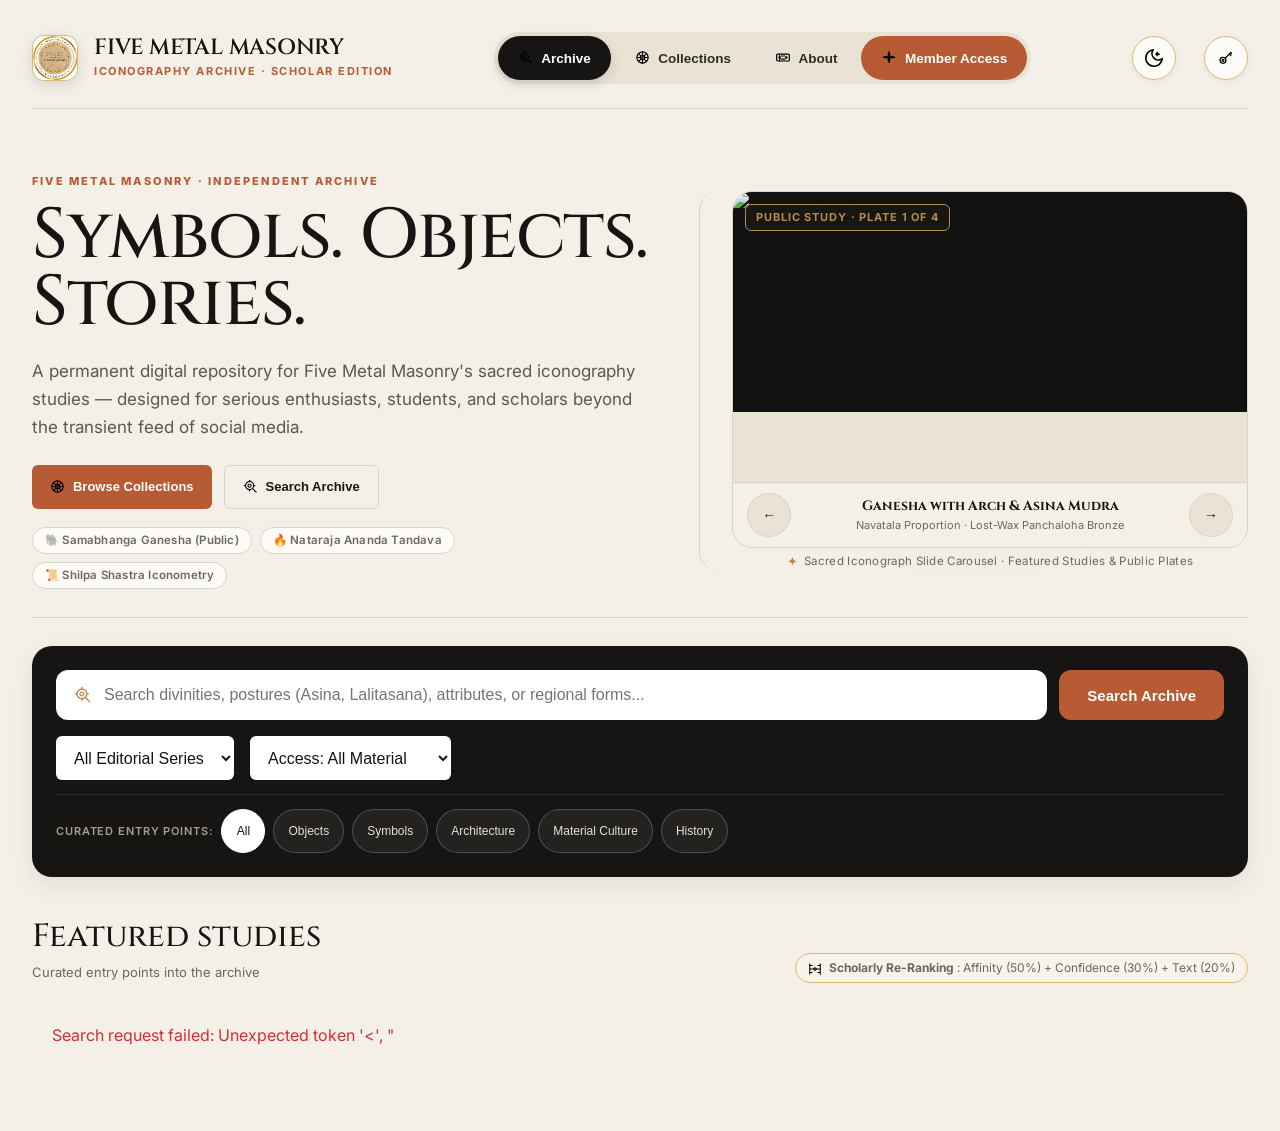
==== commit c25b39f8: "feat: batch multi-image upload, OCR studio batch strip, approve-batch endpoint, public PDF fixes, mo" ====
--- a/app/frontend/index.html
+++ b/app/frontend/index.html
@@ -499,40 +499,28 @@
             <div class="upload-card-box" id="ocrDropzone" style="cursor:pointer;">
               <div class="upload-icon"><img src="assets/icons/silpa-camera.svg" class="fmm-icon"
                   style="width:44px; height:44px;" alt="Camera" /></div>
-              <h4 style="font-family:var(--font-serif); font-size:20px; margin-bottom:6px;">Drop Carousel Slide Image
-                Here</h4>
-              <p style="color:var(--muted); font-size:13px;">Supports JPEG, PNG, WebP · Automatically stored in
-                /storage/images/</p>
-              <input type="file" id="ocrFileInput" accept="image/*" style="display:none;">
+              <h4 style="font-family:var(--font-serif); font-size:20px; margin-bottom:6px;">Drop Carousel Slide Image(s) Here</h4>
+              <p style="color:var(--muted); font-size:13px;">Supports JPEG, PNG, WebP · Multi-file batch upload (Select Plate 1, 2, 3...) · Automatically stored in /storage/images/</p>
+              <input type="file" id="ocrFileInput" accept="image/*" multiple style="display:none;">
 
               <div id="ocrUploadPrompt" style="margin-top:14px;"></div>
-
-              <!-- <div style="margin-top:14px; width:100%;">
-                <span
-                  style="font-size:12px; font-weight:700; color:var(--ink-soft); display:block; margin-bottom:6px;">Test
-                  with Curated Archival Archetypes:</span>
-                <div class="sample-archetypes-row">
-                  <button class="archetype-btn" id="sampleBtnMudra" type="button">
-                    <img src="assets/icons/mudra-hand.svg" class="fmm-icon" style="width:14px; height:14px;" alt="" />
-                    Sample: Shikhara Mudra (Hand Gesture)
-                  </button>
-                  <button class="archetype-btn" id="sampleBtn1" type="button">
-                    <img src="assets/icons/grantha-lexicon.svg" class="fmm-icon" style="width:14px; height:14px;"
-                      alt="" /> Sample: Ganesha Intro
-                  </button>
-                  <button class="archetype-btn" id="sampleBtn2" type="button">
-                    <img src="assets/icons/kalpavriksha-tree.svg" class="fmm-icon" style="width:14px; height:14px;"
-                      alt="" /> Sample: Asina &amp; Vahana
-                  </button>
-                </div> -->
             </div>
 
             <!-- Preview Stage -->
             <div class="preview-stage-card" id="ocrPreviewStage" style="display:none; margin-top:20px;">
+              <!-- Batch Queue Strip -->
+              <div id="ocrBatchStrip" style="display:none; margin-bottom:14px; background:var(--paper-sunken); padding:10px 12px; border-radius:var(--radius-sm); border:1px solid var(--line);">
+                <div style="display:flex; justify-content:space-between; align-items:center; margin-bottom:8px;">
+                  <span style="font-size:11px; text-transform:uppercase; font-weight:700; color:var(--accent); letter-spacing:0.06em;">Batch Plates Ingestion Queue:</span>
+                  <span id="ocrBatchCountBadge" class="badge" style="background:rgba(181,139,75,0.15); color:var(--accent); font-size:11px;">1 plate</span>
+                </div>
+                <div id="ocrBatchThumbnails" style="display:flex; gap:8px; overflow-x:auto; padding-bottom:4px;"></div>
+              </div>
+
               <div style="display:flex; justify-content:space-between; align-items:center; margin-bottom:12px;">
-                <h4 style="font-family:var(--font-serif); font-size:18px; margin:0;">Visual Plate Inspection</h4>
+                <h4 style="font-family:var(--font-serif); font-size:18px; margin:0;" id="ocrPlateHeader">Visual Plate Inspection</h4>
                 <span id="ocrPlateBadge" class="badge"
-                  style="background:var(--paper-sunken); font-size:11px; color:var(--ink-soft);">Canonical Plate</span>
+                  style="background:var(--paper-sunken); font-size:11px; color:var(--ink-soft);">Plate 1</span>
               </div>
               <div class="stage-img-wrapper" style="position:relative;">
                 <img id="ocrPreviewImg" src="" alt="OCR Preview"
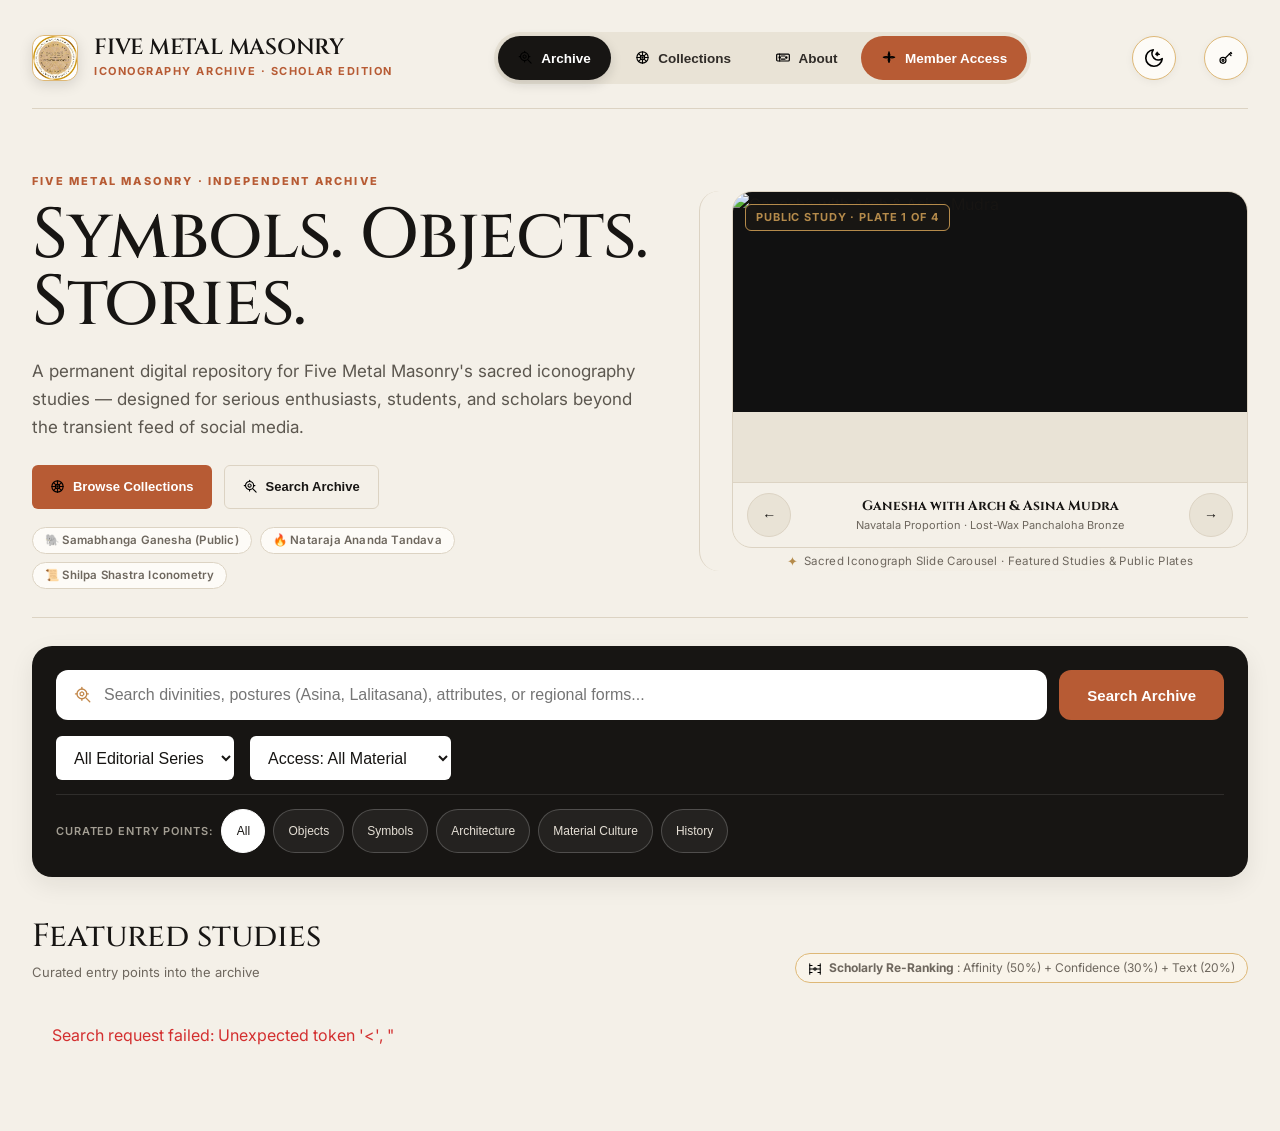
==== commit aea0c6ee: "feat: approve-all progress overlay + studio/config/tier WIP - OCR Studio: full-screen ingest progres" ====
--- a/app/frontend/index.html
+++ b/app/frontend/index.html
@@ -68,7 +68,7 @@
   <!-- Razorpay Checkout -->
   <script src="https://checkout.razorpay.com/v1/checkout.js"></script>
   
-  <link rel="stylesheet" href="styles.css?v=12">
+  <link rel="stylesheet" href="styles.css?v=14">
 </head>
 
 <body class="drm-protected">
@@ -102,6 +102,10 @@
         </button>
         <button class="nav-tab-btn role-gated-tab" data-tab="admin_studio" data-role-required="admin">
           <span><img src="assets/icons/sasana-registry.svg" class="fmm-icon" alt="" /></span> Data Studio
+          <span class="badge">Admin</span>
+        </button>
+        <button class="nav-tab-btn role-gated-tab" data-tab="settings" data-role-required="admin">
+          <span><img src="assets/icons/kunchika-key.svg" class="fmm-icon" alt="" /></span> Settings
           <span class="badge">Admin</span>
         </button>
         <button class="nav-tab-btn" data-tab="about">
@@ -519,8 +523,12 @@
 
               <div style="display:flex; justify-content:space-between; align-items:center; margin-bottom:12px;">
                 <h4 style="font-family:var(--font-serif); font-size:18px; margin:0;" id="ocrPlateHeader">Visual Plate Inspection</h4>
-                <span id="ocrPlateBadge" class="badge"
-                  style="background:var(--paper-sunken); font-size:11px; color:var(--ink-soft);">Plate 1</span>
+                <div style="display:flex; align-items:center; gap:8px;">
+                  <button id="ocrPrevPlateBtn" class="ctrl-btn" title="Previous Plate" onclick="showOcrPlate((state.ocrPlateIndex||0)-1)" style="display:none; padding:4px 8px;"><img src="assets/icons/arrow-left.svg" class="fmm-icon" alt="Prev" /></button>
+                  <span id="ocrPlateBadge" class="badge"
+                    style="background:var(--paper-sunken); font-size:11px; color:var(--ink-soft);">Plate 1</span>
+                  <button id="ocrNextPlateBtn" class="ctrl-btn" title="Next Plate" onclick="showOcrPlate((state.ocrPlateIndex||0)+1)" style="display:none; padding:4px 8px;"><img src="assets/icons/arrow-right.svg" class="fmm-icon" alt="Next" /></button>
+                </div>
               </div>
               <div class="stage-img-wrapper" style="position:relative;">
                 <img id="ocrPreviewImg" src="" alt="OCR Preview"
@@ -1786,20 +1794,20 @@
             <div class="apple-tier-head">
               <div class="apple-tier-icon"><img src="assets/icons/grantha-lexicon.svg" class="fmm-icon" alt="" /></div>
               <h3 class="apple-tier-name">Free Trial</h3>
-              <div class="apple-tier-price">15 Days<span class="apple-price-note">access</span></div>
+              <div class="apple-tier-price"><span id="cfgTrialDays">30</span> Days<span class="apple-price-note">access</span></div>
               <p class="apple-tier-tagline">Explore the archive and start with canonical studies.</p>
             </div>
             <div class="apple-tier-divider"></div>
             <ul class="apple-feature-list">
-              <li class="apple-feature-yes"><span class="apple-check"></span> 15-day full archival access</li>
+              <li class="apple-feature-yes"><span class="apple-check"></span> <span id="cfgTrialDaysFeature">30</span>-day full archival access</li>
               <li class="apple-feature-yes"><span class="apple-check"></span> Full access to Study 001 (Ganesa Variations)</li>
               <li class="apple-feature-yes"><span class="apple-check"></span> Search entire iconography corpus</li>
               <li class="apple-feature-yes"><span class="apple-check"></span> Dictionary of Shilpa Shastra terms</li>
-              <li class="apple-feature-yes apple-feature-highlight"><span class="apple-check"></span> <strong>1 High-Res PDF Download</strong> included</li>
+              <li class="apple-feature-yes apple-feature-highlight"><span class="apple-check"></span> <strong><span id="cfgTrialDownloads">1</span> High-Res PDF Download</strong> included</li>
               <li class="apple-feature-no">Unlimited PDF downloads</li>
             </ul>
             <div class="apple-tier-cta">
-              <button class="apple-btn apple-btn-outline" onclick="openAuthModal()">Start 15-Day Free Trial</button>
+              <button class="apple-btn apple-btn-outline" onclick="openAuthModal()">Start <span id="cfgTrialDaysBtn">30</span>-Day Free Trial</button>
             </div>
           </div>
 
@@ -1809,7 +1817,7 @@
             <div class="apple-tier-head">
               <div class="apple-tier-icon"><img src="assets/icons/padma-scholar.svg" class="fmm-icon" alt="" /></div>
               <h3 class="apple-tier-name">Student Scholar</h3>
-              <div class="apple-tier-price"><span class="apple-currency">&#8377;</span>350<span class="apple-price-note">/month</span></div>
+              <div class="apple-tier-price"><span class="apple-currency">&#8377;</span><span id="cfgStudentPrice">350</span><span class="apple-price-note">/month</span></div>
               <p class="apple-tier-tagline">Subsidized research tier for university &amp; gurukula students.</p>
             </div>
             <div class="apple-tier-divider"></div>
@@ -1834,7 +1842,7 @@
             <div class="apple-tier-head">
               <div class="apple-tier-icon"><img src="assets/icons/varaha-coin.svg" class="fmm-icon" alt="" /></div>
               <h3 class="apple-tier-name">Scholar Pro</h3>
-              <div class="apple-tier-price"><span class="apple-currency">&#8377;</span>750<span class="apple-price-note">/month</span></div>
+              <div class="apple-tier-price"><span class="apple-currency">&#8377;</span><span id="cfgScholarPrice">750</span><span class="apple-price-note">/month</span></div>
               <p class="apple-tier-tagline">Instant activation with no proof needed. Complete unrestricted access.</p>
             </div>
             <div class="apple-tier-divider"></div>
@@ -1848,7 +1856,7 @@
             </ul>
             
             <div class="apple-tier-cta">
-              <button class="apple-btn apple-btn-fill" id="memberTabPayBtn" onclick="initiateRazorpayPayment();" style="background-color: #B58B4B; color: #fff; width: 100%;">
+              <button class="apple-btn apple-btn-fill" id="memberTabPayBtn" onclick="initiateRazorpayPayment('scholar');" style="background-color: #B58B4B; color: #fff; width: 100%;">
                 Upgrade to Scholar (&#8377;750/mo)
               </button>
             </div>
@@ -1871,6 +1879,35 @@
           </div>
         </div>
 
+      </div>
+    </section>
+
+    <!-- ==================================================================== -->
+    <!-- SCREEN 7: ADMIN CONFIGURATION / SETTINGS                             -->
+    <!-- ==================================================================== -->
+    <section class="screen-pane" id="tab-settings">
+      <div style="margin-bottom:18px;">
+        <h2 class="screen-title">Archive Configuration</h2>
+        <p style="color:var(--muted); font-size:13.5px; margin:4px 0 0 0;">Administrator-only. Configure rates, membership, free-trial limits, public slide preview, feature toggles, and branding. Changes apply live across the app.</p>
+      </div>
+
+      <div id="settingsAdminGate" style="display:none; padding:32px; text-align:center; color:var(--muted); background:var(--paper-raised); border:1px solid var(--line); border-radius:var(--radius-md);">
+        <img src="assets/icons/kunchika-key.svg" class="fmm-icon" style="width:26px;height:26px;opacity:0.7;" alt="" />
+        <p style="margin-top:8px;">Administrator access is required to view and edit configuration.</p>
+      </div>
+
+      <div id="settingsContent">
+        <div id="settingsSpinner" style="text-align:center; padding:44px;">
+          <div class="scholarly-spinner-ring">
+            <img src="assets/icons/dharma-chakra.svg" class="fmm-icon rotating-chakra" style="width:32px;height:32px;" alt="Loading" />
+          </div>
+          <p style="color:var(--muted); margin-top:10px;">Loading configuration…</p>
+        </div>
+        <div id="settingsGroups"></div>
+        <div id="settingsActionBar" style="position:sticky; bottom:0; background:var(--paper-raised); border-top:1px solid var(--line); padding:14px 0; margin-top:20px; gap:12px; align-items:center; justify-content:flex-end; display:none;">
+          <span id="settingsSaveStatus" style="color:var(--muted); font-size:13px;"></span>
+          <button id="settingsSaveBtn" class="btn-primary btn-gold" onclick="saveAdminSettings()" style="padding:10px 22px;">Save Changes</button>
+        </div>
       </div>
     </section>
   </div> <!-- /.app-shell -->
@@ -1961,11 +1998,16 @@
           <div id="studyNotesTaxonomyGrid" style="display:flex; flex-wrap:wrap; gap:8px;"></div>
         </div>
       </div>
-      <div style="padding:14px 22px; background:var(--paper-sunken); border-top:1px solid var(--line); display:flex; justify-content:space-between; align-items:center;">
+      <div style="padding:14px 22px; background:var(--paper-sunken); border-top:1px solid var(--line); display:flex; justify-content:space-between; align-items:center; gap:10px;">
         <button class="btn-secondary" onclick="closeModal('studyNotesModal')">Close</button>
-        <button class="btn-primary" id="studyNotesPdfBtn" onclick="handleStudyNotesPdfDownload()">
-          <span><img src="assets/icons/tamra-download.svg" class="fmm-icon" alt="" /></span> Download as PDF
-        </button>
+        <div style="display:flex; gap:8px; align-items:center;">
+          <button class="btn-secondary" id="studyNotesSeriesBtn" style="display:none;" onclick="handleStudyNotesSeriesDownload()">
+            <span><img src="assets/icons/tamra-download.svg" class="fmm-icon" alt="" /></span> Full Series PDF
+          </button>
+          <button class="btn-primary" id="studyNotesPdfBtn" onclick="handleStudyNotesPdfDownload()">
+            <span><img src="assets/icons/tamra-download.svg" class="fmm-icon" alt="" /></span> Download as PDF
+          </button>
+        </div>
       </div>
     </div>
   </div>
@@ -2356,6 +2398,11 @@
       <span class="tab-icon"><img src="assets/icons/sasana-registry.svg" class="fmm-icon" alt="" /></span>
       <span class="tab-label">Data Studio</span>
     </button>
+    <button class="mobile-tab-btn role-gated-tab" data-tab="settings" data-role-required="admin"
+      onclick="switchTab('settings')">
+      <span class="tab-icon"><img src="assets/icons/kunchika-key.svg" class="fmm-icon" alt="" /></span>
+      <span class="tab-label">Settings</span>
+    </button>
     <button class="mobile-tab-btn" data-tab="about" onclick="switchTab('about')">
       <span class="tab-icon"><img src="assets/icons/grantha-lexicon.svg" class="fmm-icon" alt="" /></span>
       <span class="tab-label">About</span>
@@ -2372,7 +2419,7 @@
 
   <script src="assets/gallery_3d.js"></script>
   <script src="assets/hero_3d_iconography.js?v=3"></script>
-  <script src="app.js?v=22"></script>
+  <script src="app.js?v=27"></script>
   <script>
     document.addEventListener('DOMContentLoaded', () => {
       if (window.FMMHeroIconography3D) {
@@ -2590,9 +2637,9 @@
 
         <div style="display:flex; flex-direction:column; gap:10px;">
           <button class="btn-primary btn-gold" id="gateModalPayBtn"
-            onclick="initiateRazorpayPayment();"
+            onclick="initiateRazorpayPayment('scholar');"
             style="width:100%; justify-content:center; padding:14px; font-size:14px; margin-bottom: 8px;">
-            <span><img src="assets/icons/padma-scholar.svg" class="fmm-icon" alt="" /></span> Upgrade to Scholar Pro (₹499/yr)
+            <span><img src="assets/icons/padma-scholar.svg" class="fmm-icon" alt="" /></span> Upgrade to Scholar (₹750/mo)
           </button>
           
           <button class="btn-primary" 
--- a/app/frontend/styles.css
+++ b/app/frontend/styles.css
@@ -490,6 +490,36 @@
   color: var(--ink);
   outline: none;
   cursor: pointer;
+}
+
+/* Shared form control styling (settings screen, student apply, etc.) */
+.form-input {
+  width: 100%;
+  border: 1px solid var(--line);
+  border-radius: var(--radius-sm);
+  padding: 9px 12px;
+  font-size: 13px;
+  background: #ffffff;
+  color: var(--ink);
+  outline: none;
+  transition: border-color 0.15s ease, box-shadow 0.15s ease;
+  box-sizing: border-box;
+}
+
+.form-input:focus {
+  border-color: var(--accent);
+  box-shadow: 0 0 0 3px rgba(181, 139, 75, 0.15);
+}
+
+select.form-input {
+  appearance: none;
+  -webkit-appearance: none;
+  -moz-appearance: none;
+  cursor: pointer;
+  padding-right: 32px;
+  background-image: url("data:image/svg+xml,%3Csvg xmlns='http://www.w3.org/2000/svg' width='10' height='6' viewBox='0 0 10 6'%3E%3Cpath d='M1 1l4 4 4-4' stroke='%23947a4e' stroke-width='1.5' fill='none' stroke-linecap='round' stroke-linejoin='round'/%3E%3C/svg%3E");
+  background-repeat: no-repeat;
+  background-position: right 12px center;
 }
 
 .quick-chips-row {
@@ -2646,9 +2676,9 @@
    COLLECTIONS SHOWCASE (fivemetalmasonry.com/collections)
    ========================================================================== */
 .collections-hero-header {
-  padding: 32px 0 24px 0;
+  padding: 20px 0 16px 0;
   border-bottom: 1px solid var(--line);
-  margin-bottom: 28px;
+  margin-bottom: 20px;
 }
 
 .collections-eyebrow {
@@ -2669,11 +2699,11 @@
 }
 
 .collections-subtitle {
-  font-size: 15px;
-  line-height: 1.6;
+  font-size: 14px;
+  line-height: 1.55;
   color: var(--muted);
-  max-width: 760px;
-  margin: 0 0 20px 0;
+  max-width: 720px;
+  margin: 0 0 16px 0;
 }
 
 .collections-filter-strip {
@@ -2708,9 +2738,9 @@
 
 .collections-cards-grid {
   display: grid;
-  grid-template-columns: repeat(auto-fill, minmax(320px, 1fr));
-  gap: 24px;
-  margin-bottom: 40px;
+  grid-template-columns: repeat(auto-fill, minmax(300px, 1fr));
+  gap: 18px;
+  margin-bottom: 32px;
 }
 
 .collection-card {
@@ -2731,9 +2761,10 @@
   border-color: var(--accent);
 }
 
-.col-card-cover {
+/* Cover image — height-capped so cards stay compact */
+.col-card-img-wrap {
   width: 100%;
-  height: 230px;
+  height: 168px;
   position: relative;
   background: #151311;
   display: flex;
@@ -2742,107 +2773,123 @@
   overflow: hidden;
 }
 
-.col-card-cover img {
+.col-card-img-wrap img {
   width: 100%;
   height: 100%;
-  object-fit: contain;
+  object-fit: cover;
   transition: transform 0.4s ease;
 }
 
-.collection-card:hover .col-card-cover img {
+.collection-card:hover .col-card-img-wrap img {
   transform: scale(1.05);
 }
 
-.col-card-badge {
+/* Badges overlaid on the cover */
+.col-card-badge-row {
   position: absolute;
-  top: 12px;
-  left: 12px;
+  top: 10px;
+  left: 10px;
+  right: 10px;
   z-index: 2;
-  padding: 4px 10px;
+  display: flex;
+  justify-content: space-between;
+  align-items: flex-start;
+  gap: 6px;
+  pointer-events: none;
+}
+
+.col-theme-badge,
+.col-access-badge {
+  padding: 3px 9px;
   border-radius: var(--radius-sm);
+  font-size: 10.5px;
+  font-weight: 700;
+  text-transform: uppercase;
+  letter-spacing: 0.05em;
+  backdrop-filter: blur(6px);
+  white-space: nowrap;
+}
+
+.col-theme-badge {
+  background: rgba(26, 24, 21, 0.82);
+  color: #fff;
+  border: 1px solid rgba(255, 255, 255, 0.18);
+}
+
+.col-access-badge.public {
+  background: rgba(74, 124, 89, 0.92);
+  color: #fff;
+  border: 1px solid rgba(255, 255, 255, 0.2);
+}
+
+.col-access-badge.premium {
+  background: rgba(26, 24, 21, 0.92);
+  color: var(--gold);
+  border: 1px solid var(--gold);
+}
+
+.col-card-body {
+  padding: 14px 16px;
+  display: flex;
+  flex-direction: column;
+  flex: 1;
+}
+
+.col-card-meta {
   font-size: 11px;
   font-weight: 700;
   text-transform: uppercase;
-  letter-spacing: 0.06em;
-  backdrop-filter: blur(6px);
-}
-
-.col-badge-public {
-  background: rgba(74, 124, 89, 0.9);
-  color: #fff;
-  border: 1px solid rgba(255, 255, 255, 0.2);
-}
-
-.col-badge-premium {
-  background: rgba(26, 24, 21, 0.9);
-  color: var(--gold);
-  border: 1px solid var(--gold);
-}
-
-.col-card-body {
-  padding: 20px;
-  display: flex;
-  flex-direction: column;
-  flex: 1;
-}
-
-.col-theme-tag {
-  font-size: 11px;
-  font-weight: 700;
-  text-transform: uppercase;
-  letter-spacing: 0.1em;
+  letter-spacing: 0.08em;
   color: var(--accent);
-  margin-bottom: 6px;
+  margin-bottom: 5px;
 }
 
 .col-card-title {
   font-family: var(--font-serif);
-  font-size: 18px;
+  font-size: 16.5px;
   color: var(--ink);
-  margin: 0 0 6px 0;
-  line-height: 1.35;
+  margin: 0 0 4px 0;
+  line-height: 1.3;
+  display: -webkit-box;
+  -webkit-line-clamp: 2;
+  -webkit-box-orient: vertical;
+  overflow: hidden;
+}
+
+/* Subtitle — single line, keeps cards short */
+.col-card-sub {
+  font-size: 12.5px;
+  color: var(--ink-soft);
+  margin: 0 0 8px 0;
+  line-height: 1.4;
+  white-space: nowrap;
+  overflow: hidden;
+  text-overflow: ellipsis;
 }
 
 .col-card-desc {
-  font-size: 13px;
+  font-size: 12.5px;
   color: var(--muted);
-  line-height: 1.55;
-  margin: 0 0 16px 0;
+  line-height: 1.5;
+  margin: 0 0 14px 0;
   flex: 1;
   display: -webkit-box;
-  -webkit-line-clamp: 3;
+  -webkit-line-clamp: 2;
   -webkit-box-orient: vertical;
   overflow: hidden;
 }
 
-.col-card-footer {
-  display: flex;
-  justify-content: space-between;
-  align-items: center;
-  padding-top: 12px;
-  border-top: 1px solid var(--line);
-  font-size: 12px;
-  color: var(--ink-soft);
-}
-
-.col-action-pill {
-  display: inline-flex;
-  align-items: center;
-  gap: 5px;
-  padding: 5px 12px;
-  border-radius: var(--radius-sm);
-  font-size: 12px;
-  font-weight: 700;
-  background: var(--paper-sunken);
-  color: var(--accent);
-  border: 1px solid var(--line);
-  transition: all 0.2s ease;
-}
-
-.collection-card:hover .col-action-pill {
-  background: var(--accent);
-  color: #fff;
-  border-color: var(--accent);
+/* Action row pinned to card bottom */
+.col-card-actions {
+  display: flex;
+  gap: 8px;
+  align-items: stretch;
+  margin-top: auto;
+}
+
+.col-card-btn {
+  font-size: 12.5px;
+  padding: 8px 12px;
 }
 
 /* ==========================================================================
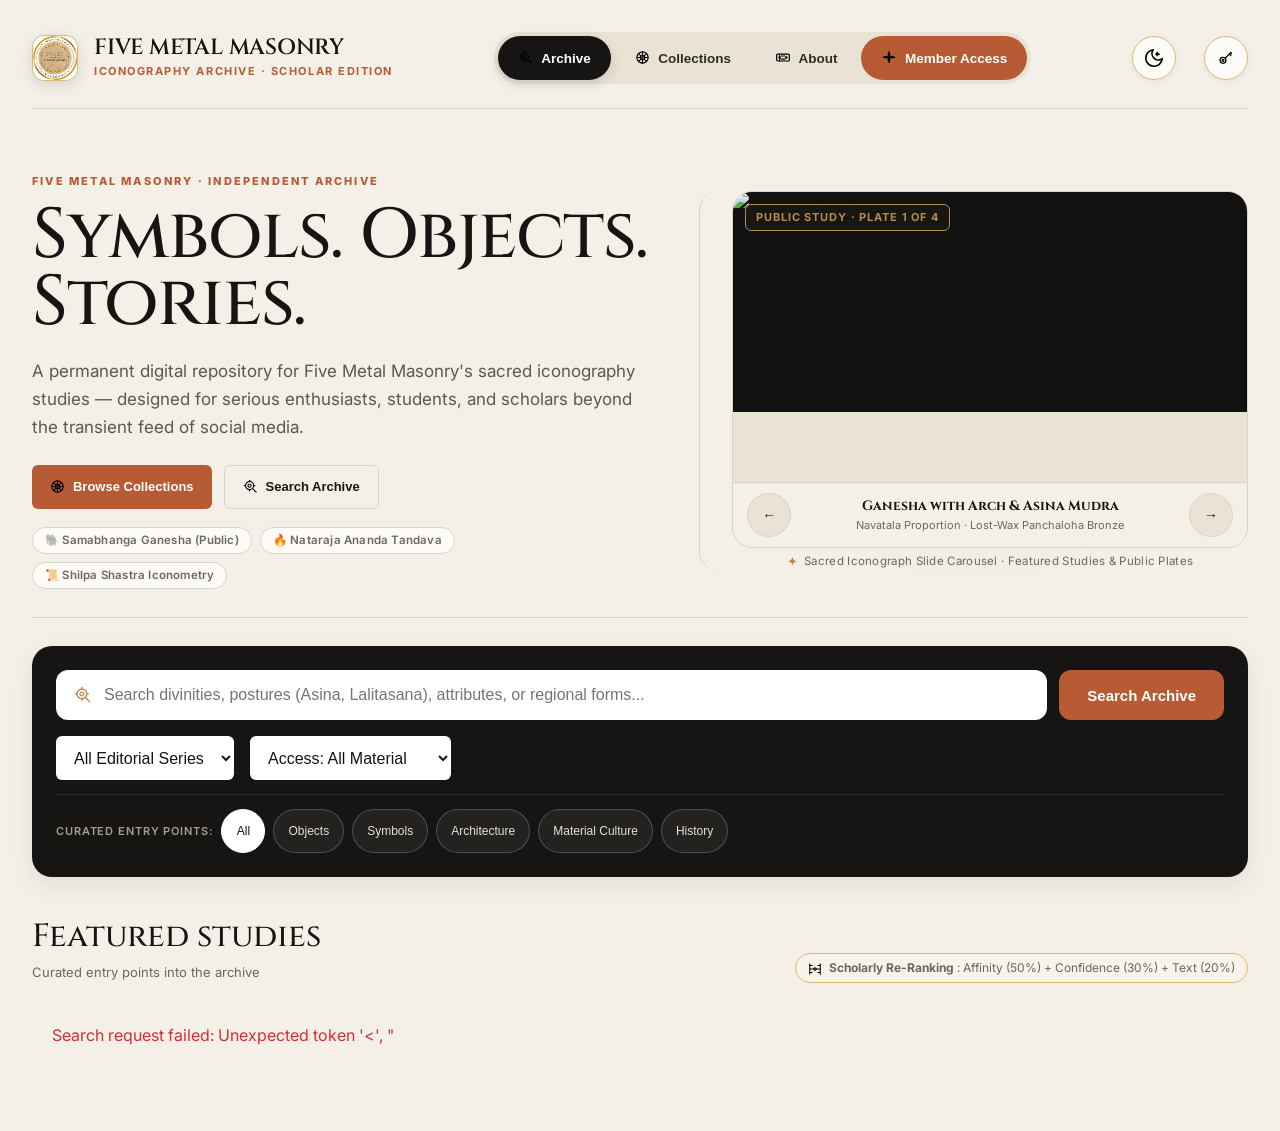
==== commit 9cfa3ef4: "feat(ocr): multi-study bulk grouping + per-plate public selection - study_slides.is_public flag (exi" ====
--- a/app/frontend/index.html
+++ b/app/frontend/index.html
@@ -521,6 +521,9 @@
                 <div id="ocrBatchThumbnails" style="display:flex; gap:8px; overflow-x:auto; padding-bottom:4px;"></div>
               </div>
 
+              <!-- Study Grouping Panel (multi-study bulk split + per-plate public selection) -->
+              <div id="ocrGroupPanel" style="display:none; margin-bottom:14px;"></div>
+
               <div style="display:flex; justify-content:space-between; align-items:center; margin-bottom:12px;">
                 <h4 style="font-family:var(--font-serif); font-size:18px; margin:0;" id="ocrPlateHeader">Visual Plate Inspection</h4>
                 <div style="display:flex; align-items:center; gap:8px;">
@@ -2419,7 +2422,7 @@
 
   <script src="assets/gallery_3d.js"></script>
   <script src="assets/hero_3d_iconography.js?v=3"></script>
-  <script src="app.js?v=27"></script>
+  <script src="app.js?v=28"></script>
   <script>
     document.addEventListener('DOMContentLoaded', () => {
       if (window.FMMHeroIconography3D) {
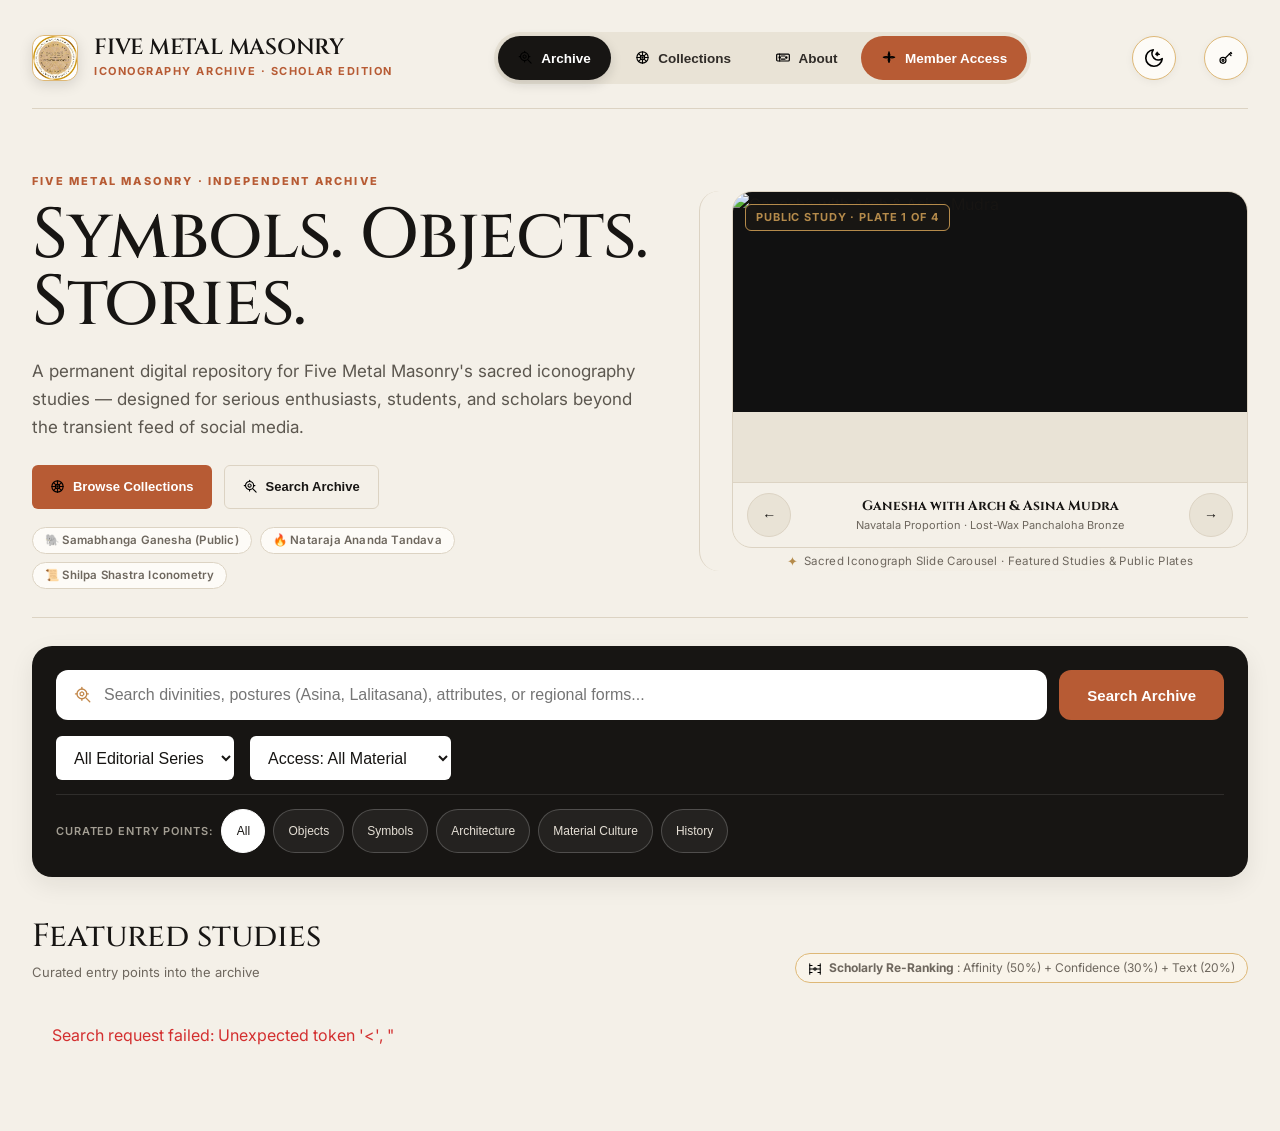
==== commit 4a0cec15: "feat(ocr): show inferred study name per plate in approval screen - New 'Inferred Study' line in the " ====
--- a/app/frontend/index.html
+++ b/app/frontend/index.html
@@ -543,6 +543,8 @@
                     style="color:var(--accent); word-break:break-all;">/storage/images/...</code></div>
                 <div>Target Research Iconograph: <strong id="ocrTargetMonographDisplay"
                     style="color:var(--ink);">Ganesha: Variations in Iconography (Study 001)</strong></div>
+                <div>Inferred Study: <strong id="ocrInferredStudyDisplay"
+                    style="color:var(--ink);"><span style="color:var(--muted);">inferring from plate header&hellip;</span></strong></div>
               </div>
             </div>
           </div>
@@ -617,6 +619,7 @@
               <span><img src="assets/icons/pramana-check.svg" class="fmm-icon" alt="" /></span> Approve &amp; Ingest
               into Knowledge Graph
             </button>
+            <div id="approveStatus" style="display:none; margin-top:10px; font-size:13px; line-height:1.5; padding:10px 14px; border-radius:var(--radius-md);"></div>
           </div>
         </div>
       </div>
@@ -2422,7 +2425,7 @@
 
   <script src="assets/gallery_3d.js"></script>
   <script src="assets/hero_3d_iconography.js?v=3"></script>
-  <script src="app.js?v=28"></script>
+  <script src="app.js?v=31"></script>
   <script>
     document.addEventListener('DOMContentLoaded', () => {
       if (window.FMMHeroIconography3D) {
